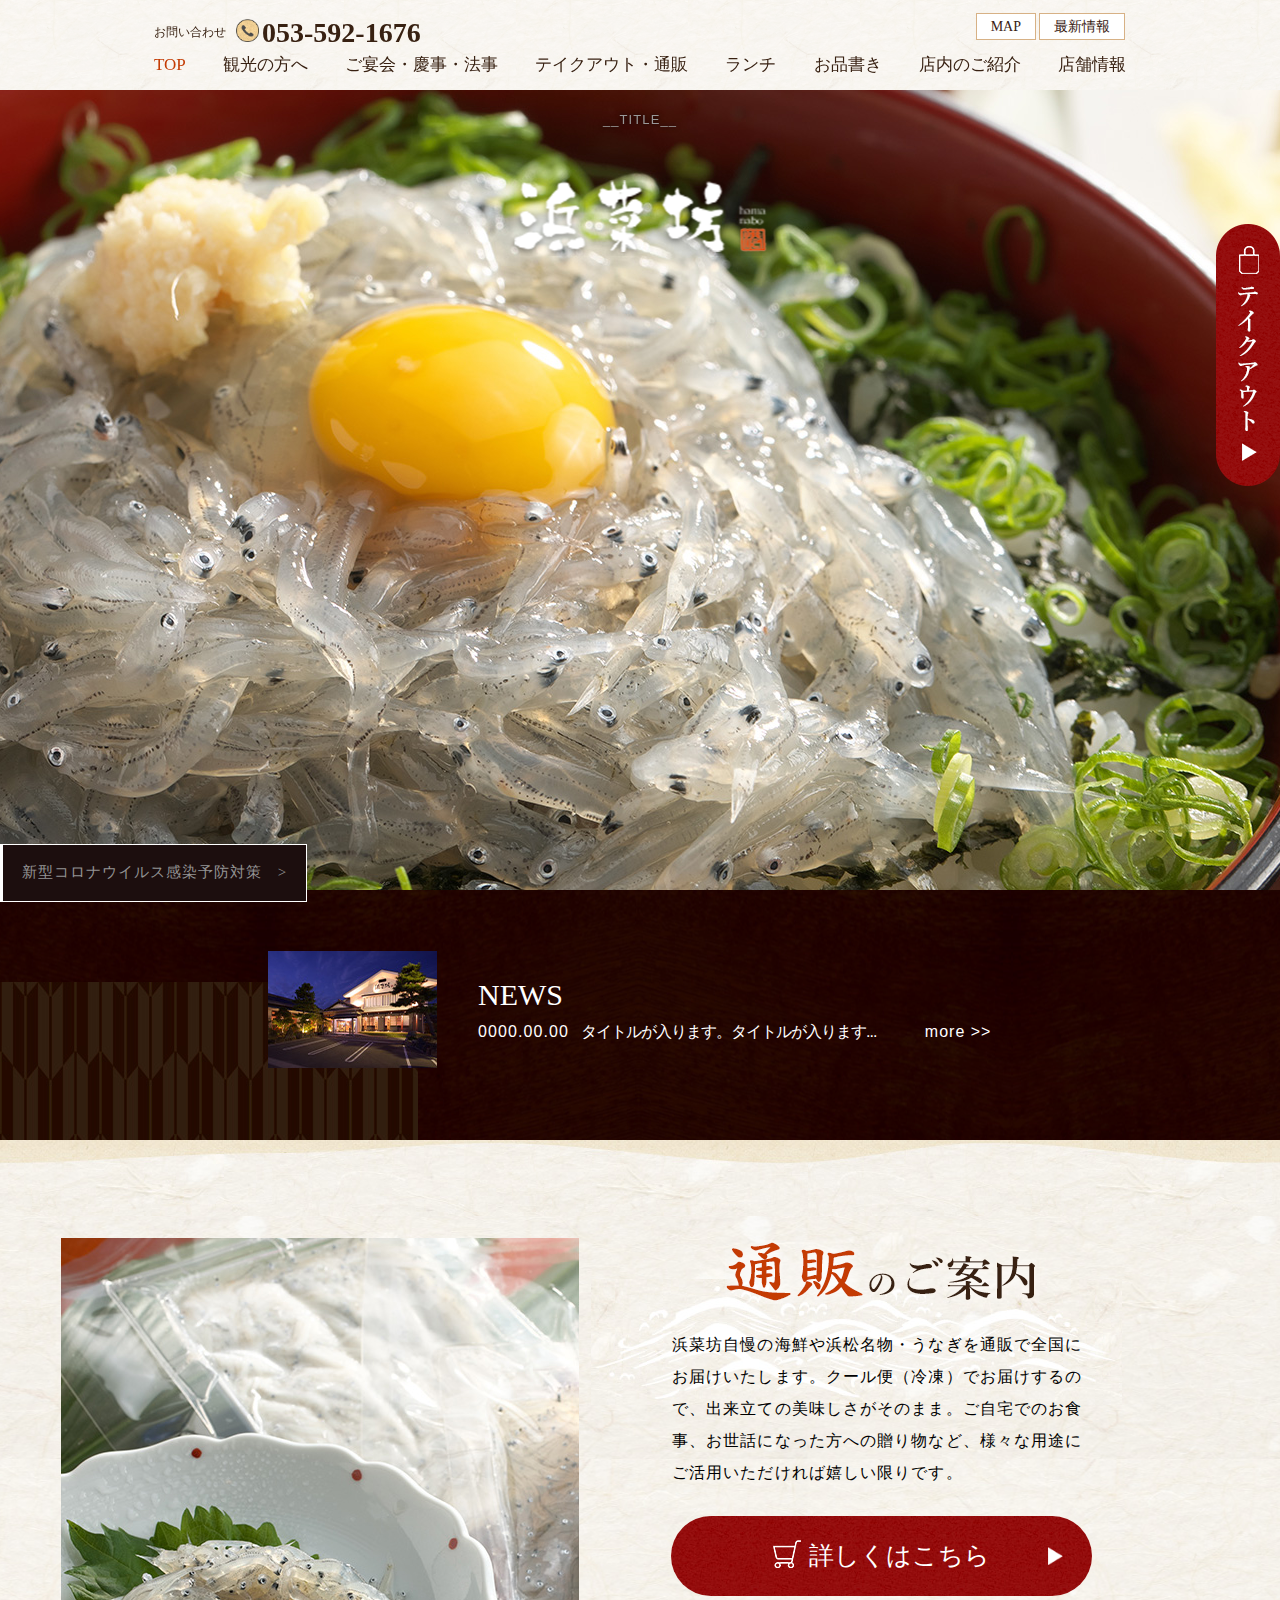
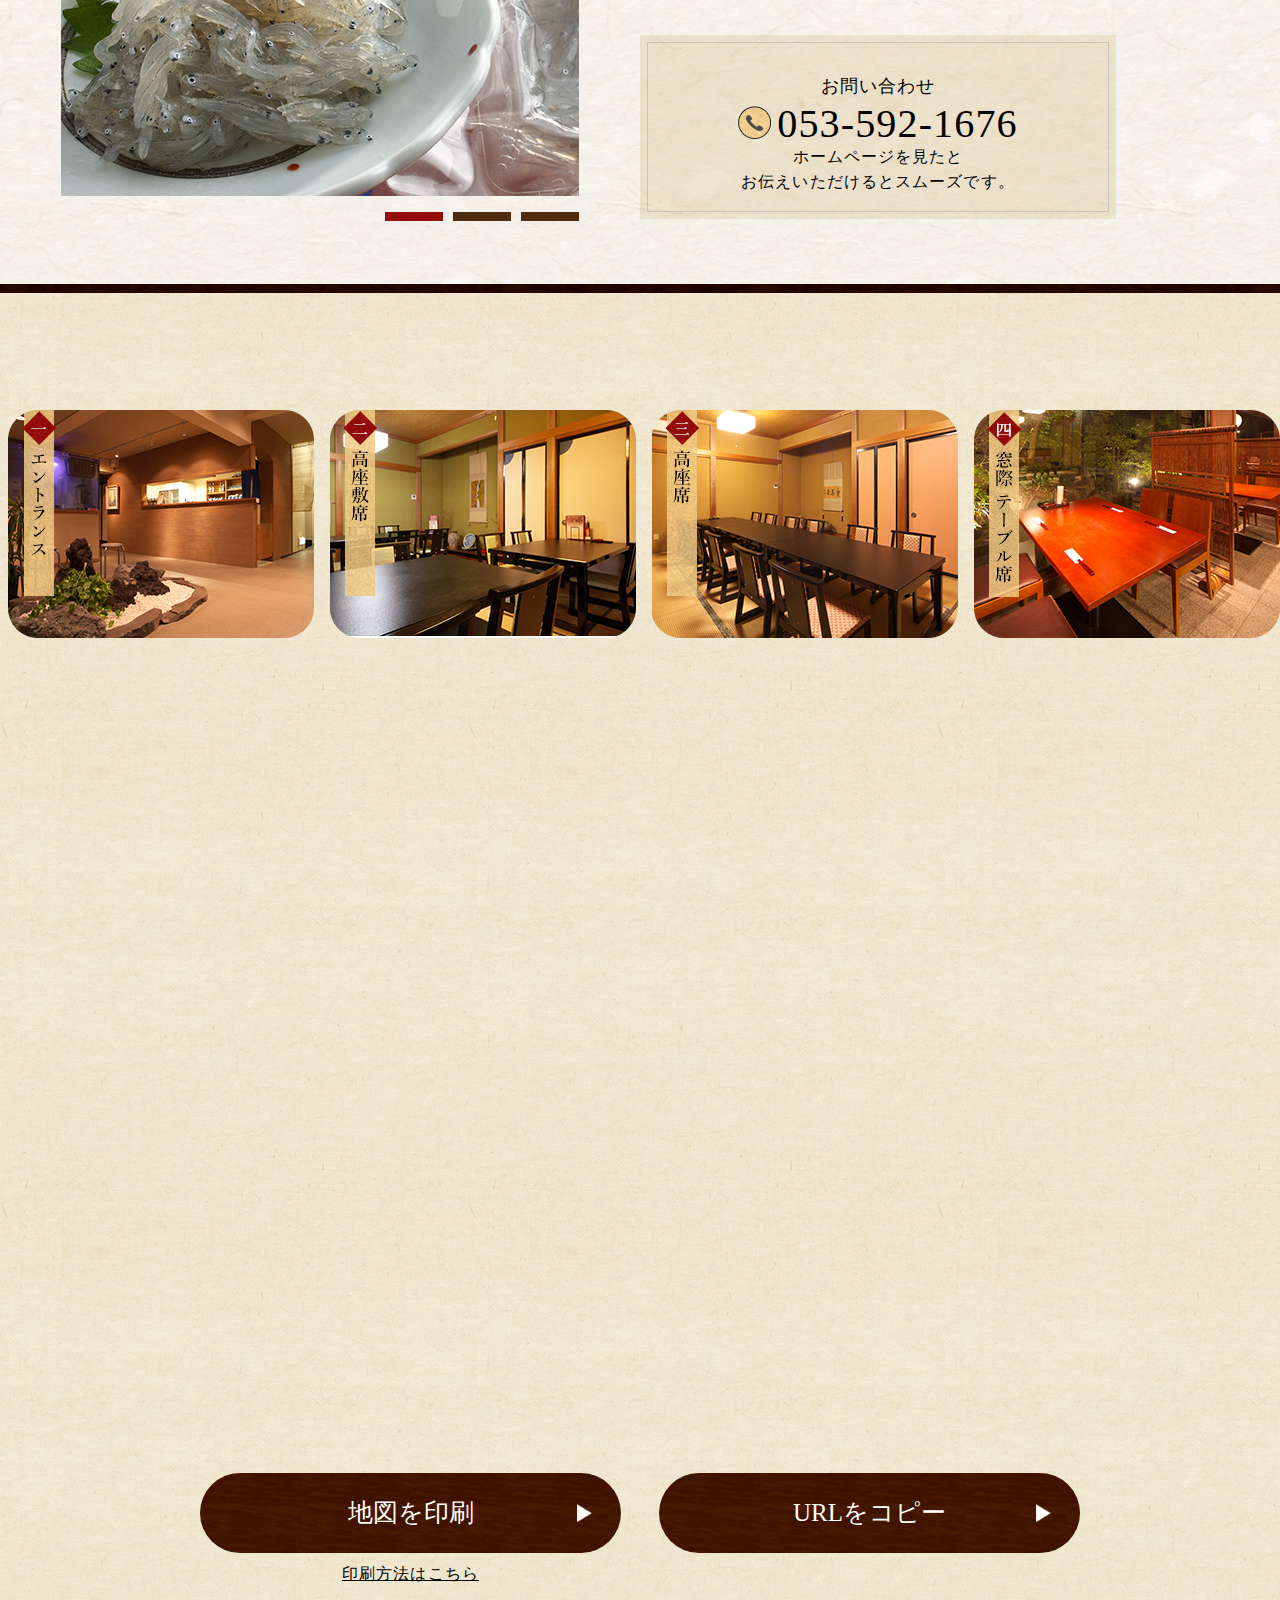
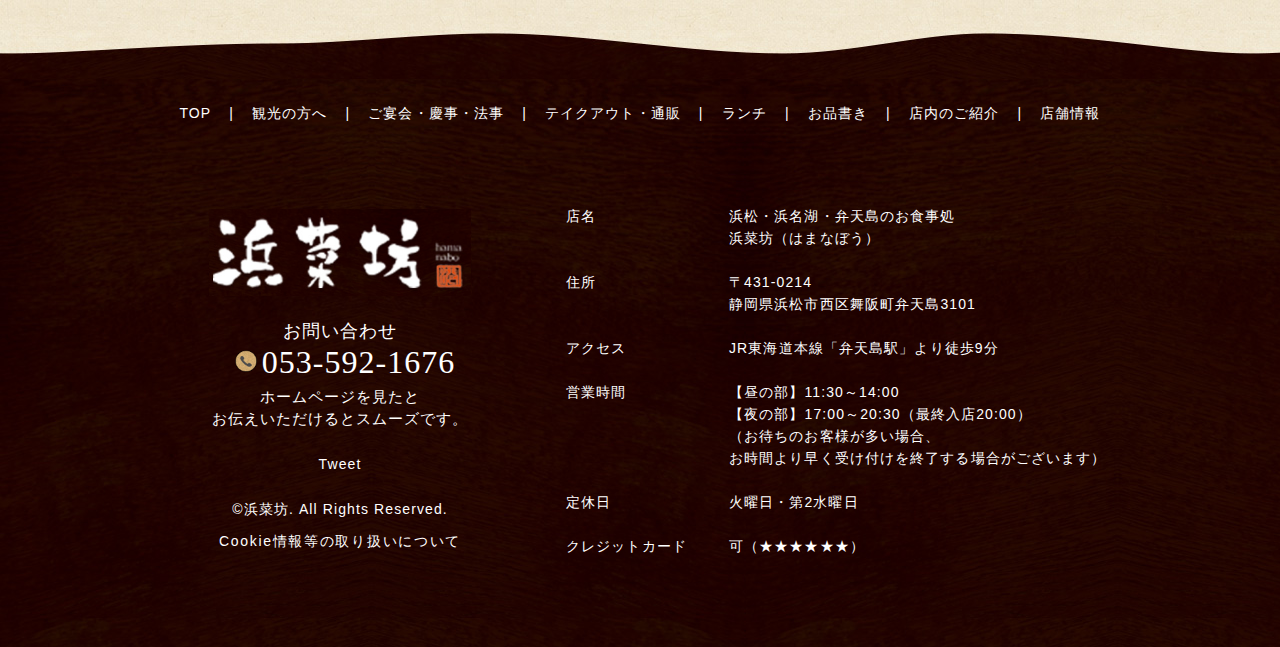
==== index.html @ a8ab8180 "first commit" ====
<!DOCTYPE html>
<!--[if lt IE 7]><html class="ie ie6 ie-lt10 ie-lt9 ie-lt8 ie-lt7 no-js" lang="ja"><![endif]-->
<!--[if IE 7]><html class="ie ie7 ie-lt10 ie-lt9 ie-lt8 no-js" lang="ja"><![endif]-->
<!--[if IE 8]><html class="ie ie8 ie-lt10 ie-lt9 no-js" lang="ja"><![endif]-->
<!--[if IE 9]><html class="ie ie9 ie-lt10 no-js" lang="ja"><![endif]-->
<!--[if gt IE 9]><!-->
<html class="no-js responsive" lang="ja">
	<!--<![endif]-->
	<head>
		<meta charset="UTF-8" />
		<meta http-equiv="X-UA-Compatible" content="IE=Edge" />
		<meta name="author" content="FOODCONNECTION" />
		<title>__TITLE__</title>

		<!-- Social Share - Facebook -->
		<meta property="og:type" content="website" />
		<meta property="og:locale" content="ja_JP" />
		<meta property="og:url" content="http://www.*****.com/" />
		<meta property="og:image" content="http://www.*****.com/shared/img/shared/ogp.png" />
		<meta property="og:title" content="__TITLE__" />
		<meta property="og:site_name" content="__TITLE__" />
		<meta property="og:description" content="__DESCRIPTION__" />
		<meta property="fb:app_id" content="__FB_APP_ID__" />

		<!-- META -->
		<meta name="description" content="__DESCRIPTION__" />

		<!-- Mobile -->
		<meta name="apple-mobile-web-app-status-bar-style" content="black-translucent" />
		<meta name="apple-mobile-web-app-capable" content="yes" />
		<meta name="format-detection" content="telephone=no, date=no, address=no, email=no" />

		<!-- Viewport -->
		<meta name="viewport" content="width=device-width, initial-scale=1, shrink-to-fit=no, user-scalable=0" />
		<script src="shared/js/viewport.js"></script>

		<!-- Profiles -->
		<link rel="canonical" href="http://www.*****.com/" />
		<link rel="profile" href="http://microformats.org/profile/hcard" />
		<link rel="apple-touch-icon" href="shared/img/shared/apple-touch-icon.png" />
		<link rel="shortcut icon" href="shared/img/shared/favicon.ico" />

		<!-- Styles -->
		<!--<link rel="stylesheet" href="shared/css/animate.min.css">-->
		<link rel="stylesheet" href="shared/css/common.css" />
		<link rel="stylesheet" href="shared/css/slick.min.css" />
		<link rel="stylesheet" href="shared/css/remodal.css" />
		<link rel="stylesheet" href="shared/css/shared.css" />
		<link rel="stylesheet" href="shared/css/index.css" />

		<!-- font -->
		<link rel="preconnect" href="https://fonts.googleapis.com" />
		<link rel="preconnect" href="https://fonts.gstatic.com" crossorigin />
		<link href="https://fonts.googleapis.com/css2?family=Noto+Serif+JP:wght@300;400;500;600;700&display=swap" rel="stylesheet" />
	</head>

	<body>
		<main>
			<div class="hamburger"><span></span></div>
			<nav id="menu_toggle" class="menu_toggle">
				<div class="inner">
					<ul class="gnav">
						<li><a href="index.html" class="active">TOP</a></li>
						<li><a href="sightseeing.html">観光の方へ</a></li>
						<li><a href="party.html">ご宴会・慶事・法事</a></li>
						<li><a href="shopping.html">テイクアウト・通販</a></li>
						<li><a href="lunch.html">ランチ</a></li>
						<li><a href="menu.html">お品書き</a></li>
						<li><a href="floor.html">店内のご紹介</a></li>
						<li><a href="shopinfo.html">店舗情報</a></li>
					</ul>
					<ul class="gnav2">
						<li><a href="#gmap">MAP</a></li>
						<li><a href="/fcblog" target="_blank">最新情報</a></li>
					</ul>
				</div>
			</nav>
			<header id="header">
				<p class="logo">
					<a href="./"><img src="shared/img/shared/logo.png" width="261" height="79" alt="ロゴ" class="non-over" /></a>
				</p>
				<h1>__TITLE__</h1>
				<div id="key">
					<ul class="key-slide">
						<li class="slide-img1"><img src="shared/img/index/kv_img1_sp.jpg" width="750" height="860" class="sp" alt="オーナー" /></li>
						<li class="slide-img2"><img src="shared/img/index/kv_img2_sp.jpg" width="750" height="860" class="sp" alt="カウンター手元" /></li>
					</ul>
				</div>
			</header>
			<div class="nav-fixed pc">
				<div class="wrap">
					<p class="tel">
						<a href="tel:0535921676" class="telhref" onClick="gtag('event','click',{'event_category':'tel','event_label':'header_phone'});">
							<span>お問い合わせ</span>
							<span
								><i><img src="shared/img/shared/icon_tel.png" alt="icon" width="23" height="23" /></i>053-592-1676</span
							>
						</a>
					</p>
					<ul class="gnav">
						<li><a href="index.html" class="active">TOP</a></li>
						<li><a href="sightseeing.html">観光の方へ</a></li>
						<li><a href="party.html">ご宴会・慶事・法事</a></li>
						<li><a href="shopping.html">テイクアウト・通販</a></li>
						<li><a href="lunch.html">ランチ</a></li>
						<li><a href="menu.html">お品書き</a></li>
						<li><a href="floor.html">店内のご紹介</a></li>
						<li><a href="shopinfo.html">店舗情報</a></li>
					</ul>
					<ul class="gnav2">
						<li><a href="#gmap">MAP</a></li>
						<li><a href="/fcblog" target="_blank">最新情報</a></li>
					</ul>
				</div>
			</div>
			<p class="fixed_reserve pc">
				<a href="#" target="_blank"><img src="shared/img/shared/fixed_btn.png" width="64" height="262" alt="テイクアウト" /></a>
			</p>
			<div class="remodal" data-remodal-id="popup1" role="dialog" aria-labelledby="modal1Title" aria-describedby="modal1Desc">
				<div class="wrap">
					<button data-remodal-action="close" class="remodal-close" aria-label="Close"><img src="shared/img/shared/close.png" width="19" height="23" alt="close" /></button>
					<p class="popup-ttl fnt-mincho">
						新型コロナウイルス<br class="sp" />
						感染予防対策について
					</p>
					<div class="popup-txt fnt-gothic">
						<p>
							いつもご愛顧いただき誠にありがとうございます。<br />
							当店では、下記の対策を行っています。
						</p>
						<p>
							今後も引き続き感染症対策に取り組みながら、<br />
							お客様とスタッフの健康と安全を第一に<br class="sp" />
							営業してまいります。<br />
							お客様にはご不便をおかけいたしますが、<br class="sp" />
							何卒ご理解、ご協力のほどお願い申し上げます。
						</p>
					</div>
					<div class="dis-flex-pc">
						<ul>
							<li>・店内アルコール消毒</li>
							<li>・店内の換気</li>
							<li>・店内に消毒アルコールの設置</li>
							<li>・スタッフのマスク着用</li>
						</ul>
						<ul>
							<li>・うがい手洗い徹底</li>
							<li>・周りの方との距離の確保</li>
							<li>・お客様へのアルコール消毒と検温のお願い</li>
						</ul>
					</div>
				</div>
			</div>
			<section class="nav-target block">
				<p class="popup-link fnt-mincho bg2"><a href="#popup1" class="unsmooth">新型コロナウイルス感染予防対策　&gt;</a></p>
				<div id="rss" class="bg2">
					<div class="wrap">
						<div id="feed" class="dis-flex">
							<p class="feed-img">
								<a href="#" target="_blank"
									><span><img src="shared/img/shared/no-img.jpg" alt="" /></span
								></a>
							</p>
							<div class="feed-info">
								<h2 class="fnt-mincho">news</h2>
								<div class="dis-flex-pc">
									<p class="feed-date">0000.00.00</p>
									<p class="feed-txt">
										<a href="#" target="_blank">タイトルが入ります。タイトルが入ります... <span class="feed-more">more &gt;&gt;</span></a>
									</p>
								</div>
							</div>
						</div>
					</div>
				</div>

				<div id="sec4">
					<div class="wrap">
						<h2><img src="shared/img/index/sec4_h2.png" width="315" height="64" alt="通販のご案内" /></h2>
						<div class="slick-fade">
							<div><img src="shared/img/index/sec4_img1.jpg" width="518" height="558" alt="冷凍しらす" /></div>
							<div><img src="shared/img/index/sec4_img2.jpg" width="518" height="558" alt="うなぎ" /></div>
							<div><img src="shared/img/index/sec4_img3.jpg" width="518" height="558" alt="すっぽん" /></div>
						</div>
						<div class="sec4-info">
							<p class="sec4-txt">
								浜菜坊自慢の海鮮や浜松名物・うなぎを通販で全国にお届けいたします。クール便（冷凍）でお届けするので、出来立ての美味しさがそのまま。ご自宅でのお食事、お世話になった方への贈り物など、様々な用途にご活用いただければ嬉しい限りです。
							</p>
							<a href="takeout.html" class="btn-link"
								><i><img src="shared/img/index/icon_cart2.png" width="28" height="32" alt="icon" /></i>詳しくはこちら</a
							>
							<div class="sec4-tel">
								<a href="tel:0535921676" class="telhref" onClick="gtag('event','click',{'event_category':'tel','event_label':'phone'});">
									<span class="fnt-mincho">お問い合わせ</span>
									<span class="fnt-mincho dis-flex"
										><i><img src="shared/img/shared/icon_tel.png" width="23" height="23" alt="tel" /></i>053-592-1676</span
									>
									<span>ホームページを見たと<br />お伝えいただけるとスムーズです。</span>
								</a>
							</div>
						</div>
					</div>
				</div>
				<hr />
				<div id="sec5">
					<div class="sec5-slide">
						<ul class="scroll1">
							<li><img src="shared/img/index/sec5_img1.png" width="306" height="228" alt="一 エントランス" /></li>
							<li><img src="shared/img/index/sec5_img2.png" width="306" height="228" alt="二 高座敷席" /></li>
							<li><img src="shared/img/index/sec5_img3.png" width="306" height="228" alt="三 高座席" /></li>
							<li><img src="shared/img/index/sec5_img4.png" width="306" height="228" alt="四 窓際 テーブル席" /></li>
							<li><img src="shared/img/index/sec5_img5.png" width="306" height="228" alt="五 掘りごたつ席" /></li>
							<li><img src="shared/img/index/sec5_img6.png" width="306" height="228" alt="六 掘りごたつ式個室" /></li>
							<li><img src="shared/img/index/sec5_img7.png" width="306" height="228" alt="七 カウンター席" /></li>
							<li><img src="shared/img/index/sec5_img8.png" width="306" height="228" alt="八 テーブル席" /></li>
						</ul>
					</div>
				</div>

				<div id="gmap">
					<iframe
						src="https://www.google.com/maps/embed?pb=!1m14!1m8!1m3!1d26243.55199779718!2d137.593926!3d34.6939796!3m2!1i1024!2i768!4f13.1!3m3!1m2!1s0x0%3A0x452cbd3110d5bf46!2z5rWc6I-c5Z2K!5e0!3m2!1sja!2sjp!4v1670291741697!5m2!1sja!2sjp"
						allowfullscreen=""
						loading="lazy"
						referrerpolicy="no-referrer-when-downgrade"
					></iframe>
				</div>
				<div class="box-btn wrap dis-flex-pc">
					<div class="col pc">
						<p>
							<a href="https://goo.gl/maps/FrgaCsUrHyGoHB7R7" onClick="gtag('event','click',{'event_category':'Links','event_label':'gmap_print'});" target="_blank" rel="nofollow" class="btn-link bg-brown"
								>地図を印刷</a
							>
						</p>
						<p class="btnprint"><a href="https://www.foodconnection.jp/gmap_print/" target="_blank" rel="nofollow">印刷方法はこちら</a></p>
					</div>
					<p class="col"><span class="copy btn-link bg-brown" data-replace-text="コピーしました！" onClick="gtag('event','click',{'event_category':'Links','event_label':'copy_url'});">URLをコピー</span></p>
				</div>
			</section>
			<footer id="footer">
				<div class="wrap">
					<ul class="footer-nav">
						<li><a href="index.html" class="active">TOP</a></li>
						<li><a href="sightseeing.html">観光の方へ</a></li>
						<li><a href="party.html">ご宴会・慶事・法事</a></li>
						<li><a href="shopping.html">テイクアウト・通販</a></li>
						<li><a href="lunch.html">ランチ</a></li>
						<li><a href="menu.html">お品書き</a></li>
						<li><a href="floor.html">店内のご紹介</a></li>
						<li><a href="shopinfo.html">店舗情報</a></li>
					</ul>

					<div class="dis-flex-pc">
						<div class="footer-left">
							<p class="footer-logo"><img src="shared/img/shared/footer_logo.jpg" width="402" height="134" alt="logo" /></p>
							<div class="footer-tel">
								<a href="tel:0535921676" class="telhref" onClick="gtag('event','click',{'event_category':'tel','event_label':'footer_phone'});">
									<p class="fnt-mincho">
										<span>お問い合わせ</span>
										<span class="dis-flex"
											><i><img src="shared/img/shared/icon_tel.png" alt="icon" width="23" height="23" /></i>053-592-1676</span
										>
									</p>
									<p>ホームページを見たと<br class="pc" />お伝えいただけるとスムーズです。</p>
								</a>
							</div>
						</div>
						<div class="info">
							<dl class="dis-flex">
								<dt>店名</dt>
								<dd>浜松・浜名湖・弁天島のお食事処<br />浜菜坊（はまなぼう）</dd>
							</dl>
							<dl class="dis-flex">
								<dt>住所</dt>
								<dd>〒431-0214<br />静岡県浜松市西区舞阪町弁天島3101</dd>
							</dl>
							<dl class="dis-flex">
								<dt>アクセス</dt>
								<dd>JR東海道本線「弁天島駅」より徒歩9分</dd>
							</dl>
							<dl class="dis-flex">
								<dt>営業時間</dt>
								<dd>
									【昼の部】11:30～14:00<br />
									【夜の部】17:00～20:30<br class="sp" />（最終入店20:00）<br />
									（お待ちのお客様が多い場合、<br />
									お時間より早く受け付けを終了する場合がございます）
								</dd>
							</dl>
							<dl class="dis-flex">
								<dt>定休日</dt>
								<dd>火曜日・第2水曜日</dd>
							</dl>
							<dl class="dis-flex">
								<dt>クレジット<br class="sp" />カード</dt>
								<dd>可（★★★★★★）</dd>
							</dl>
						</div>
					</div>
					<div class="footer-bottom">
						<div id="socialbuttons"></div>
						<address>&copy;浜菜坊. All Rights Reserved.</address>
						<p class="cookie-link"><a href="https://www.foodconnection.jp/cookie/cookie_share.html" target="_blank" rel="nofollow">Cookie情報等の取り扱いについて</a></p>
					</div>
				</div>
				<ul id="ft_fixed">
					<li>
						<a href="tel:0926009836" class="telhref" onClick="gtag('event','click',{'event_category':'tel','event_label':'fixed_phone'});"
							><img src="shared/img/shared/sp_fixed_01.jpg" width="375" height="82" alt="092-600-9836"
						/></a>
					</li>
					<li>
						<a href="#" target="_blank"><img src="shared/img/shared/sp_fixed_02.jpg" width="375" height="82" alt="Web予約はこちら" /></a>
					</li>
				</ul>
			</footer>
		</main>
		<!-- Scroll to top -->
		<p id="pagetop"><img src="shared/img/shared/up.png" width="70" height="70" alt="最上部へ" /></p>
		<!-- Facebook - Social -->
		<div id="fb-root"></div>

		<!-- Libraries script -->
		<script src="shared/js/base.js"></script>
		<script src="shared/js/autoload.js"></script>
		<script src="shared/js/jquery.min.js"></script>
		<script src="shared/js/slick.js"></script>
		<!--<script src="shared/js/ScrollMagic.min.js"></script> -->
		<script type="text/javascript" src="shared/js/remodal.js"></script>
		<script type="text/javascript" src="shared/js/infiniteslidev2.js"></script>
		<script src="shared/js/common.js"></script>
		<script src="shared/js/shared.js"></script>
		<script src="shared/js/jquery.rss.js"></script>
		<script>
			var rssTpl = "";
			rssTpl += '<p class="feed-img"><a href="{URL}" target="_blank">{IMAGE}</a></p>';
			rssTpl += '<div class="feed-info"><h2 class="fnt-mincho">news</h2><div class="dis-flex-pc">';
			rssTpl += '<p class="feed-date">{YEARS}.{MONTH}.{DAY}</p>';
			rssTpl += '<p class="feed-txt"><a href="{URL}" target="_blank">{TITLE}<span class="feed-more">more &gt;&gt;</span></a></p>';
			rssTpl += "</div></div>";

			FCBase.rss.data = [
				/* 複数設置の場合、ここからコピー */
				{
					selector: "#feed",
					url: 1,
					page: 1,
					total: 1,
					maxTitle: 20,
					maxDesc: 27,
					endText: "...",
					noImage: "shared/img/shared/no-img.jpg",
					template: rssTpl,
					callback: function () {},
				},
			];
			$(document).ready(function () {
				$(".key-slide")
					.slick({
						fade: true,
						dots: false,
						arrows: false,
						autoplay: true,
						speed: 2500,
						autoplaySpeed: 7000,
						cssEase: "linear",
						pauseOnHover: false,
						pauseOnDotsHover: false,
						pauseOnFocus: false,
					})
					.on("touchstart", function () {
						$(this).slick("slickPlay");
					});

				$(".slick-fade")
					.slick({
						fade: true,
						autoplay: true,
						arrows: false,
						dots: true,
						pauseOnHover: false,
						pauseOnFocus: false,
						speed: 1000,
					})
					.on("touchstart", function () {
						$(this).slick("slickPlay");
					});
				/*  const controller = new ScrollMagic.Controller()
  new ScrollMagic.Scene({
    triggerElement: ".slick-fade",
    triggerHook: 0.5,
    duration: $(".slick-fade").height(),
  }).addTo(controller)
    .on("enter", function (e) {
      $('.slick-fade').slick('slickPlay');
    })
    .on("leave", function (e) {
      $('.slick-fade').slick('slickPause');
    });*/
			});
			$(function () {
				$(".scroll1").infiniteslide();
			});
		</script>
	</body>
</html>
---- shared/css/common.css ----
/*
 * StyleName:common.css
 * Version:3.0.8
 */

/*!
 * normalize.css v8.0.0 | MIT License | github.com/necolas/normalize.css
 */
button,hr,input{overflow:visible}
progress,sub,sup{vertical-align:baseline}
[type=checkbox],[type=radio],legend{box-sizing:border-box;padding:0}
html{line-height:1.15;-webkit-text-size-adjust:100%}
body{margin:0}
h1{font-size:2em;margin:.67em 0}
hr{box-sizing:content-box;height:0}
code,kbd,pre,samp{font-family:monospace,monospace;font-size:1em}
a{background-color:transparent}
abbr[title]{border-bottom:none;text-decoration:underline;text-decoration:underline dotted}
b,strong{font-weight:bolder}
small{font-size:80%}
sub,sup{font-size:75%;line-height:0;position:relative}
sub{bottom:-.25em}
sup{top:-.5em}
img{border-style:none}
button,input,optgroup,select,textarea{font-family:inherit;font-size:100%;line-height:1.15;margin:0}
button,select{text-transform:none}
[type=button],[type=reset],[type=submit],button{-webkit-appearance:button}
[type=button]::-moz-focus-inner,[type=reset]::-moz-focus-inner,[type=submit]::-moz-focus-inner,button::-moz-focus-inner{border-style:none;padding:0}
[type=button]:-moz-focusring,[type=reset]:-moz-focusring,[type=submit]:-moz-focusring,button:-moz-focusring{outline:ButtonText dotted 1px}
fieldset{padding:.35em .75em .625em}
legend{color:inherit;display:table;max-width:100%;white-space:normal}
textarea{overflow:auto}
[type=number]::-webkit-inner-spin-button,[type=number]::-webkit-outer-spin-button{height:auto}
[type=search]{-webkit-appearance:textfield;outline-offset:-2px}
[type=search]::-webkit-search-decoration{-webkit-appearance:none}
::-webkit-file-upload-button{-webkit-appearance:button;font:inherit}
details{display:block}
summary{display:list-item}
[hidden],template{display:none}
/*=============================================
 * reset by FC Dev
 *=============================================*/
html,body,div,span,applet,object,iframe,h1,h2,h3,h4,h5,h6,p,blockquote,pre,a,abbr,acronym,address,big,cite,code,del,dfn,em,img,ins,kbd,q,s,samp,small,strike,strong,sub,sup,tt,var,b,u,i,center,dl,dt,dd,ol,ul,li,fieldset,form,label,legend,table,caption,tbody,tfoot,thead,tr,th,td,article,aside,canvas,details,embed,figure,figcaption,footer,header,hgroup,main,menu,nav,output,ruby,section,summary,time,mark,audio,video{margin:0;padding:0;font-size:100%;font:inherit;vertical-align:baseline;outline:none;border:0}
img{border:0;transform:translateZ(0);-moz-transform:translateZ(0);-webkit-transform:translateZ(0)}
img,input{vertical-align:middle}
/*
html:not(.wp) h1,html:not(.wp) h2,html:not(.wp) h3,html:not(.wp) h4,html:not(.wp) h5,html:not(.wp) h6,html:not(.wp) address{margin:0;padding:0;font-style:normal;font-weight:normal;border:0}
*/
article,aside,details,figcaption,figure,footer,header,hgroup,main,menu,nav,section{display:block}
ol,ul{list-style:none}
blockquote,q{quotes:none}
blockquote:before,blockquote:after,q:before,q:after{content:"";content:none}
table{border-spacing:0;border-collapse:collapse}
table,caption,th,td{font-style:normal;font-weight:normal}
hr{margin:0;padding:0}
iframe{margin:0;padding:0;border:0}
form,fieldset,input,button,select,optgroup,option,textarea,label,legend{margin:0;padding:0;outline:none}
span,em,strong,dfn,code,samp,kbd,var,cite,abbr,acronym,q,br,ins,del,a,img,object{margin:0;padding:0;font-style:normal;font-weight:inherit;border:0}
/*=============================================
 * reset - custom
 *=============================================*/:before,:after{pointer-events:none}
*{/* fix font boosting on mobile Chrome */
	max-height:1000000px}
*:first-child + html img,* html img{vertical-align:top}
html,body{line-height:1;word-spacing:normal;min-height:100%;text-size-adjust:100%;-moz-text-size-adjust:100%;-webkit-text-size-adjust:100%;overflow-scrolling:touch;-moz-overflow-scrolling:touch;-webkit-overflow-scrolling:touch;/* -webkit-font-smoothing:antialiased;*/}
html.break-jump,.break-jump body{/* fixed for screen jumping bug on iOS */
	margin:auto;position:absolute;top:0;left:0;right:0;bottom:0;overflow:auto}
input,button,select,optgroup,option,textarea,label{box-sizing:border-box;-moz-box-sizing:border-box;-webkit-box-sizing:border-box}
select,button,input:button,input:submit,input:reset{cursor:pointer}
/*
option:disabled{display:none}
*/
strong{font-weight:600}
em{font-style:italic}
small{font-size:smaller}
del{text-decoration:line-through}
a{color:inherit;text-decoration:none}
a:hover{text-decoration:underline}
a:focus,a:active{outline:none;-moz-outline-style:none;ie-dummy:expression(this.hideFocus=true)}
/*
a[href=""],a[href=""] > *{cursor:not-allowed!important}
a[href=""]:focus,a[href=""]:active{pointer-events:none}
*/
a[x-apple-data-detectors]{color:inherit!important;text-decoration:none!important;font-size:inherit!important;font-family:inherit!important;font-weight:inherit!important;line-height:inherit!important}
/*=============================================
 * lazyload
 *=============================================*/
img:not([src]){visibility:hidden}
img[data-src],img[data-srcset]{/*display:block;min-height:1px;*/}
.i-wrapper{width:100%;height:0;padding-bottom:66.67%;/* You define this doing height / width * 100% */
	position:relative}
.i-wrapper img{width:100%;/*height:auto;*/
	position:absolute}
/*=============================================
 * .clearfix
 *=============================================*/
.nav-fl,.nav-fr,.clearfix{zoom:1!important}
.nav-fl:after,.nav-fr:after,.clearfix:after{content:"."!important;clear:both!important;display:block!important;height:0!important;visibility:hidden!important}
/*=============================================
 * nav - float/inline
 *=============================================*/
.nav-fl > *{float:left}
.nav-fr > *{float:right}
.nav-inline > *{display:inline-block}
/*=============================================
 * fonts
 *=============================================*/
 
/*
[class^=fnt-]{font-size:initial;font-weight:normal;font-style:normal;line-height:initial;letter-spacing:initial}
*/
.fnt-garamond{font-family:Garamond,"游明朝",YuMincho,"ＭＳ Ｐゴシック","MS PGothic",sans-serif}
/*=============================================
 * text vertical
 *=============================================*/
.txt-ext.txt-vertical{cursor:vertical-text;writing-mode:vertical-rl;-o-writing-mode:vertical-rl;-ms-writing-mode:vertical-rl;-ms-writing-mode:tb-rl;-moz-writing-mode:vertical-rl;-webkit-writing-mode:vertical-rl;text-orientation:upright;word-wrap:break-word}
.txt-ext.txt-vertical .int{writing-mode:lr-tb;-o-writing-mode:horizontal-tb;-ms-writing-mode:horizontal-tb;-ms-writing-mode:lr-tb;-moz-writing-mode:horizontal-tb;-webkit-writing-mode:horizontal-tb;display:inline-block;text-align:center;line-height:1.5em}
.txt-ext .txt-normal .int{height:1.1em}
.txt-ext .txt-vertical-x > *{writing-mode:rl-tb;-o-writing-mode:vertical-tb;-ms-writing-mode:vertical-tb;-ms-writing-mode:rl-tb;-moz-writing-mode:vertical-tb;-webkit-writing-mode:vertical-tb;transform:rotate(90deg);-o-transform:rotate(90deg);-ms-transform:rotate(90deg);-moz-transform:rotate(90deg);-webkit-transform:rotate(90deg);display:inline-block;white-space:nowrap;word-wrap:break-word;width:1px;line-height:1}
.txt-ext.txt-vertical .txt-latin{cursor:vertical-text;direction:rtl;writing-mode:vertical-rl;-o-writing-mode:vertical-rl;-ms-writing-mode:vertical-rl;-ms-writing-mode:tb-rl;-moz-writing-mode:vertical-rl;-webkit-writing-mode:vertical-rl;text-orientation:sideways-right;-o-text-orientation:sideways-right;-ms-text-orientation:upright;-ms-text-orientation:sideways-right;-moz-text-orientation:sideways-right;-webkit-text-orientation:sideways-right}
.txt-ext.txt-vertical .txt-dot{cursor:vertical-text;direction:ltr;writing-mode:vertical-lr;-o-writing-mode:vertical-lr;-ms-writing-mode:vertical-lr;-ms-writing-mode:tb-lr;-moz-writing-mode:vertical-lr;-webkit-writing-mode:vertical-lr;text-orientation:sideways-right;-o-text-orientation:sideways-right;-ms-text-orientation:upright;-ms-text-orientation:sideways-right;-moz-text-orientation:sideways-right;-webkit-text-orientation:sideways-right;line-height:1}
.txt-vertical{cursor:vertical-text;writing-mode:vertical-rl;-o-writing-mode:vertical-rl;-ms-writing-mode:vertical-rl;-ms-writing-mode:tb-rl;-moz-writing-mode:vertical-rl;-webkit-writing-mode:vertical-rl;text-orientation:upright;word-wrap:break-word}
.txt-vertical .int{writing-mode:lr-tb;-o-writing-mode:horizontal-tb;-ms-writing-mode:horizontal-tb;-ms-writing-mode:lr-tb;-moz-writing-mode:horizontal-tb;-webkit-writing-mode:horizontal-tb;display:inline-block;text-align:center;line-height:1.5em}
@media only screen and (min-width:768px){.txt-vertical{cursor:vertical-text;writing-mode:vertical-rl;-o-writing-mode:vertical-rl;-ms-writing-mode:vertical-rl;-ms-writing-mode:tb-rl;-moz-writing-mode:vertical-rl;-webkit-writing-mode:vertical-rl;text-orientation:upright;word-wrap:break-word}.txt-vertical .int{writing-mode:lr-tb;-o-writing-mode:horizontal-tb;-ms-writing-mode:horizontal-tb;-ms-writing-mode:lr-tb;-moz-writing-mode:horizontal-tb;-webkit-writing-mode:horizontal-tb;display:inline-block;text-align:center;line-height:1.5em}.txt-normal .int{height:1.1em}.txt-vertical-x > *{writing-mode:rl-tb;-o-writing-mode:vertical-tb;-ms-writing-mode:vertical-tb;-ms-writing-mode:rl-tb;-moz-writing-mode:vertical-tb;-webkit-writing-mode:vertical-tb;transform:rotate(90deg);-o-transform:rotate(90deg);-ms-transform:rotate(90deg);-moz-transform:rotate(90deg);-webkit-transform:rotate(90deg);display:inline-block;white-space:nowrap;word-wrap:break-word;width:1px;line-height:1}.txt-vertical .txt-latin{cursor:vertical-text;direction:rtl;writing-mode:vertical-rl;-o-writing-mode:vertical-rl;-ms-writing-mode:vertical-rl;-ms-writing-mode:tb-rl;-moz-writing-mode:vertical-rl;-webkit-writing-mode:vertical-rl;text-orientation:sideways-right;-o-text-orientation:sideways-right;-ms-text-orientation:upright;-ms-text-orientation:sideways-right;-moz-text-orientation:sideways-right;-webkit-text-orientation:sideways-right}.txt-vertical .txt-dot{cursor:vertical-text;direction:ltr;writing-mode:vertical-lr;-o-writing-mode:vertical-lr;-ms-writing-mode:vertical-lr;-ms-writing-mode:tb-lr;-moz-writing-mode:vertical-lr;-webkit-writing-mode:vertical-lr;text-orientation:sideways-right;-o-text-orientation:sideways-right;-ms-text-orientation:upright;-ms-text-orientation:sideways-right;-moz-text-orientation:sideways-right;-webkit-text-orientation:sideways-right;line-height:1}}
/*=============================================
 * .bg-parallax
 *=============================================*/
.bg-parallax{background-size:cover;background-repeat:no-repeat;background-position:top center;background-attachment:fixed;width:100%;min-height:600px}
/*=============================================
 * rollover button
 *=============================================*/
.btn-over img,.over-img img,img.over,img:not(.btn):not(.non-over),button img{opacity:1;transform:translateX(0) translateZ(0);-moz-transform:translateX(0) translateZ(0);-webkit-transform:translateX(0) translateZ(0);transition:opacity .3s ease;-moz-transition:opacity .3s ease;-webkit-transition:opacity .3s ease}
.over-img img:hover,img.over:hover,/* a:not([href=""]):hover img:not(.btn):not(.non-over),*/
a:hover img:not(.btn):not(.non-over),button:hover img{cursor:pointer;opacity:.8;transform:translateX(0) translateZ(0);-moz-transform:translateX(0) translateZ(0);-webkit-transform:translateX(0) translateZ(0)}
.non-over a:hover img:not(.over),.non-over img:not(.over):not(.btn):hover{opacity:1!important}
.btn-over{display:inline-block;position:relative}
.btn-over img + img{pointer-events:none;opacity:0!important;position:absolute;top:0;left:0;right:0;bottom:0}
.btn-over:hover img + img,.btn-over.active img + img{opacity:1!important}
.btn-over:hover img,.btn-over.active img{opacity:0!important}
/*=============================================
 * .slide-fade
 *=============================================*/
.slideParent{position:relative}
.slide-fade{position:relative}
.slide-fade > *{margin:auto;width:100%;height:100%;position:absolute;top:0;left:0;right:0;bottom:0}
.slide-btn{pointer-events:none;margin:auto;width:100%;position:relative;z-index:1}
.slide-btn .slide-next,.slide-btn .slide-prev{pointer-events:visible;position:absolute;top:50%;transform:translateY(-50%);-moz-transform:translateY(-50%);-webkit-transform:translateY(-50%)}
.slide-btn .slide-next{right:0}
.slide-btn .slide-prev{left:0}
.slide-btn .slide-next img,.slide-btn .slide-prev img{cursor:pointer;opacity:1;transition:opacity .3s ease;-moz-transition:opacity .3s ease;-webkit-transition:opacity .3s ease}
.slide-btn .slide-next img:hover,.slide-btn .slide-prev img:hover{opacity:.8}
.slide-page{margin:0 auto;text-align:center}
.slide-page > *{cursor:pointer;display:inline-block;margin:0 5px;background:#C0C0C0;width:15px;height:15px;border-radius:100%;-moz-border-radius:100%;-webkit-border-radius:100%;transition:all .3s ease;-moz-transition:all .3s ease;-webkit-transition:all .3s ease}
.slide-page > *:hover,.slide-page > *.active{background:#8D8D8D}
/*=============================================
 * .nav-animate
 *=============================================*/
.nav-animate{}
/*=============================================
 * .nav-fixed
 *=============================================*/
.nav-fixed{}
.nav-fixed.fixed{}
.nav-target{}
.nav-pin{}
.nav-pin.fixed{}
/*=============================================
 * .gmap
 *=============================================*/
.gmap{background:url([data-uri]) no-repeat center center #EDEDED;width:100%;min-height:300px;position:relative}
.gmap iframe{pointer-events:none!important;width:100%}
.gmap.scrollable iframe{pointer-events:visible!important}
/*=============================================
 * .tabs-switch
 *=============================================*/
.tabs-switch{}
.tabs-switch .tab-link{}
.tabs-switch .tab-link > *{cursor:pointer;display:inline-block}
.tabs-switch .tab-link > * a{pointer-events:none}
.tabs-switch .tab-link.link-over > *{position:relative}
.tabs-switch .tab-link.link-over > * > img{}
.tabs-switch .tab-link.link-over > * > img + img{margin:auto;position:absolute;top:0;left:0;right:0;bottom:0}
.tabs-switch .tab-link.link-over > * > img + img,.tabs-switch .tab-link.link-over > *:hover > img,.tabs-switch .tab-link.link-over > *.active > img{opacity:0}
.tabs-switch .tab-link.link-over > *:hover > img + img,.tabs-switch .tab-link.link-over > *.active > img + img{opacity:1}
.tabs-switch .tab-content{}
.tabs-switch[data=fade] .tab-content{min-height:100px;position:relative}
.tabs-switch .tab-content > *{display:none}
.tabs-switch[data=fade] .tab-content > *{margin:auto;width:100%;height:100%;/*
	position:absolute;top:0;left:0;right:0;bottom:0;*/}
/*=============================================
 * .toggle
 *=============================================*/
.toggle{}
.toggle .toggle-link{cursor:pointer;position:relative}
.toggle .toggle-main{display:none}
.toggle.active .toggle-main{display:block}
/*=============================================
 * .pagination
 *=============================================*/
.pagination{}
.pagination > .page-content{}
.pagination > .page-content > *{display:none}
.pagination > .page-content > *.active{display:block}
.pagination > .page-link{text-align:center}
.pagination > .page-link ul{}
.pagination > .page-link li{cursor:pointer;display:inline-block}
.pagination > .page-link .page-item{}
.pagination > .page-link .page-item.active{font-weight:600}
.pagination > .page-link .page-ellipse{}
.pagination > .page-link .page-first{}
.pagination > .page-link .page-last{}
.pagination > .page-link .page-next{}
.pagination > .page-link .page-prev{}
.pagination > .page-link .page-ellipse,.pagination > .page-link .page-first.disabled,.pagination > .page-link .page-last.disabled,.pagination > .page-link .page-next.disabled,.pagination > .page-link .page-prev.disabled{cursor:not-allowed}
/*=============================================
 * .noanimated
 *=============================================*/
.noanimated{}
.noanimated .wow{visibility:visible!important;animation-duration:none!important;-moz-animation-duration:none!important;-webkit-animation-duration:none!important;animation-fill-mode:none!important;-moz-animation-fill-mode:none!important;-webkit-animation-fill-mode:none!important}
/*=============================================
 * .rss
 *=============================================*/
.rss{word-wrap:break-word;word-break:break-word}
/*=============================================
 * #pagetop
 *=============================================*/
#pagetop{opacity:0;background-repeat:no-repeat;background-position:center;position:fixed;right:10px;bottom:10px;visibility:hidden;z-index:999;transition:opacity .3s ease,visibility .3s ease;-moz-transition:opacity .3s ease,visibility .3s ease;-webkit-transition:opacity .3s ease,visibility .3s ease}
#pagetop.visible{opacity:1;visibility:visible}
#pagetop.in-scroll{cursor:not-allowed}
#pagetop > *{opacity:1;transition:opacity .3s ease;-moz-transition:opacity .3s ease;-webkit-transition:opacity .3s ease}
#pagetop > *:hover{cursor:pointer;opacity:.8}
/*=============================================
 * <header>
 *=============================================*/
header{width:100%}
header > .wrap{position:relative;z-index:2;width:1100px}
/*=============================================
 * <section>
 *=============================================*/
section{clear:both;margin:auto;width:100%;position:relative}
main{clear:both;width:100%;position:relative;overflow:hidden}
/*=============================================
 * <footer>
 *=============================================*/
footer{}
footer a{color:inherit}
address{text-align:center}
/*=============================================
 * #socialbuttons
 *=============================================*/
#socialbuttons{margin:auto;font:unset;line-height:normal;text-align:center}
#socialbuttons > *{display:inline-block;margin:0 3px;vertical-align:middle;height:20px}
.social-google{display:none!important}
/*=============================================
 * debugger
 *=============================================*/
html.fc-debugger{}
#fc-console{opacity:0;margin:auto;color:#F0F0F0;font-size:14px;font-family:Consolas,"Source Code Pro","Lucida Grande",monospace,sans-serif;background:rgba(60,60,60,.9);width:90%;max-width:1200px;border:1px solid rgba(255,255,255,.05);position:fixed;top:100%;left:0;right:0;bottom:0;box-shadow:5px 10px 10px rgba(0,0,0,.5);-moz-box-shadow:5px 10px 10px rgba(0,0,0,.5);-webkit-box-shadow:5px 10px 10px rgba(0,0,0,.5);transition:all .3s ease;-moz-transition:all .3s ease;-webkit-transition:all .3s ease;visibility:hidden;z-index:9999999999999999999999999999999}
html.fc-debugger #fc-console{opacity:1;visibility:visible}
#fc-console.active{top:initial}
#fc-console *{color:#EFEFEF;font-size:14px;text-shadow:1px 1px 1px rgba(0,0,0,.5);line-height:20px}
#fc-console .console-title{cursor:pointer;margin:auto;padding:10px 20px;color:#202020;font-size:20px;font-weight:600;font-variant:small-caps;text-shadow:none;line-height:22px;background:rgba(215,215,215,.8);border:1px solid rgba(255,255,255,.05);position:absolute;top:-45px;left:-1px;right:-1px;transition:all .3s ease;-moz-transition:all .3s ease;-webkit-transition:all .3s ease}
#fc-console .console-title[data-total]:before{content:attr(data-total);margin-left:-10px;margin-right:10px;padding:3px 10px;color:#FEFEFE;font-size:12px;text-align:center;text-shadow:1px 1px 1px rgba(0,0,0,.5);line-height:15px;background:#D82323;height:15px;border-radius:10px;-moz-border-radius:10px;-webkit-border-radius:15px;position:relative;top:-3px}
#fc-console .console-title:hover{color:#303030;background:rgba(215,215,215,.9)}
#fc-console .console-clear{cursor:pointer;margin:auto;padding:5px 10px;font-size:12px;line-height:15px;background:#607D8B;border-radius:3px;-moz-border-radius:3px;-webkit-border-radius:3px;position:absolute;top:-35px;right:7px;transition:all .3s ease;-moz-transition:all .3s ease;-webkit-transition:all .3s ease}
#fc-console .console-clear:hover{background:#4C626D}
#fc-console .console-main{padding:10px;max-height:350px;max-height:35vh;overflow:hidden;overflow-y:auto}
#fc-console .console-main a{color:#3A92C8;text-decoration:none}
#fc-console .console-main a:hover{text-decoration:underline}
#fc-console .console-block{padding:10px;position:relative}
#fc-console .console-block[data-count]:before{content:attr(data-count);margin:auto;padding:3px 10px;color:#FEFEFE;font-size:12px;text-align:center;line-height:15px;background:#D82323;height:15px;border-radius:10px;-moz-border-radius:10px;-webkit-border-radius:15px;position:absolute;top:0;left:0;bottom:0}
#fc-console .console-block + .console-block{}
#fc-console .console-block + .console-block:after{content:"";margin:auto;background:rgba(0,0,0,.1);height:1px;position:absolute;top:0;left:0;right:0;box-shadow:0 1px rgba(255,255,255,.05);-moz-box-shadow:0 1px rgba(255,255,255,.05);-webkit-box-shadow:0 1px rgba(255,255,255,.05)}
#fc-console .console-block > *{margin:5px 0}
#fc-console .console-message{padding-left:20px;color:#F44336;font-style:italic;position:relative}
#fc-console .console-message:before{content:"#";color:#F44336;position:absolute;top:0;left:0;bottom:0}
#fc-console .console-stacktrace{margin-left:20px;padding-left:20px;box-shadow:inset 2px 0 rgba(255,255,255,.1);-moz-box-shadow:inset 2px 0 rgba(255,255,255,.1);-webkit-box-shadow:inset 2px 0 rgba(255,255,255,.1)}
#fc-console .console-stacktrace > *{font-size:13px}
#fc-console .console-script{}
#fc-console .console-line{}
#fc-console .console-column{}
#fc-console .console-error{margin-left:18px;padding-left:22px;color:#CFCFCF;position:relative}
#fc-console .console-error:before{content:"$";position:absolute;top:0;left:0;bottom:0}
/*=============================================
 * .copy - clipboard
 *=============================================*/
.copy{cursor:pointer;touch-action:manipulation;/* fixed for iOS */
	transition:all .3s ease;-moz-transition:all .3s ease;-webkit-transition:all .3s ease}
.copy:hover{opacity:.8}
.copy.copied:active,.copy.copied:hover,.copy.copied{opacity:1;cursor:default}
/*=============================================
 * customs
 *=============================================*/
.bxSlider,.bxSlider *{transition:none;-moz-transition:none;-webkit-transition:none}
.bx-wrapper img{/* responsive */
	display:block;max-width:100%;height:auto}
a.bx-next,a.bx-next:active,a.bx-next:focus,a.bx-next:hover,a.bx-next:hover img,a.bx-prev,a.bx-prev:active,a.bx-prev:focus,a.bx-prev:hover,a.bx-prev:hover img,a.bx-pager-link,a.bx-pager-link:active,a.bx-pager-link:focus,a.bx-pager-link:hover,a.bx-pager-link:hover img,a[data-slide-index],a[data-slide-index]:active,a[data-slide-index]:focus,a[data-slide-index]:hover,a[data-slide-index]:hover img{pointer-events:visible!important;cursor:pointer!important}
.fb-page{background:#FFF;width:100%;height:inherit}
.fb-like.fb_iframe_widget > span{display:block;vertical-align:baseline!important}
/* https://stackoverflow.com/questions/29429296/responsive-width-facebook-page-plugin/31971705 */
.fb-page,.fb-page span,.fb-page span iframe[style]{max-width:100%!important}
/*=============================================
 * horizontal & vertical align
 *=============================================*/
.x-full{margin:auto;position:absolute;top:0;left:0;right:0;bottom:0}
.x-center{text-align:center;position:relative;left:50%;transform:translateX(-50%);-moz-transform:translateX(-50%);-webkit-transform:translateX(-50%)}
.y-center{position:relative;top:50%;transform:translateY(-50%);-moz-transform:translateY(-50%);-webkit-transform:translateY(-50%)}
.z-center{margin-right:-50%;text-align:center;position:relative;top:50%;left:50%;transform:translate(-50%,-50%);-moz-transform:translate(-50%,-50%);-webkit-transform:translate(-50%,-50%)}
/*=============================================
 * .vh-fix
 *=============================================*/
.vh-fix{}
/*=============================================
 * .full-height - 100vh
 *
 * this bug not displaying 100vh correctly
 * fixed on iOS/Chrome
 *=============================================*/
.full-height{height:100vh}
@media only screen and (min-device-width:768px) and (max-device-width:1024px) and (orientation:landscape){.full-height{height:768px}}
@media only screen and (min-device-width:768px) and (max-device-width:1024px) and (orientation:portrait){.full-height{height:1024px}}
@media only screen and (min-device-width:320px) and (max-device-height:568px) and (orientation:landscape) and (-webkit-device-pixel-ratio:2){.full-height{height:320px}}
@media only screen and (min-device-width:320px) and (max-device-height:568px) and (orientation:portrait) and (-webkit-device-pixel-ratio:2){.full-height{height:568px}}
@media only screen and (min-device-width:320px) and (max-device-width:480px) and (orientation:landscape) and (-webkit-min-device-pixel-ratio:2){.full-height{height:320px}}
@media only screen and (min-device-width:320px) and (max-device-width:480px) and (orientation:portrait) and (-webkit-min-device-pixel-ratio:2){.full-height{height:480px}}
/*=============================================
 * customs common - FCV
 *=============================================*/
.fl{float:left}
.fr{float:right}
.fn{float:none}
.tac{text-align:center}
.tal{text-align:left}
.tar{text-align:right}
.pc{display:none}
@media only screen and (min-width:768px){.sp{display:none!important}.pc{display:block!important}}
@media only screen and (max-width:320px){html.responsive{min-width:320px!important}}
@-moz-document url-prefix(){.txt-vertical .txt-latin{position:relative;left:4px}}
@media (prefers-reduced-motion){.animated{-webkit-animation:unset!important;-webkit-transition:none!important;animation:unset!important;transition:none!important}}
@media all and (-ms-high-contrast:none),(-ms-high-contrast:active){.btn-over img,.over-img img,img.over,img:not(.btn):not(.non-over),button img,.btn{transform:none;-moz-transform:none;-webkit-transform:none}.over-img img:hover,img.over:hover,a:hover img:not(.btn):not(.non-over),button:hover img{transform:none;-moz-transform:none;-webkit-transform:none}}
@supports (-ms-accelerator:true){.btn-over img,.over-img img,img.over,img:not(.btn):not(.non-over),button img,.btn{transform:none;-moz-transform:none;-webkit-transform:none}
.over-img img:hover,img.over:hover,a:hover img:not(.btn):not(.non-over),button:hover img{transform:none;-moz-transform:none;-webkit-transform:none}}
---- shared/css/remodal.css ----
/*
 *  Remodal - v1.1.1
 *  Responsive,lightweight,fast,synchronized with CSS animations,fully customizable modal window plugin with declarative configuration and hash tracking.
 *  http://vodkabears.github.io/remodal/
 *
 *  Made by Ilya Makarov
 *  Under MIT License
 */

/* ==========================================================================
   Remodal's necessary styles
   ========================================================================== */
.remodal-bg.remodal-is-opening,.remodal-bg.remodal-is-opened{-webkit-filter:blur(3px);filter:blur(3px)}
/* Default theme styles of the overlay */
.remodal-overlay{background:rgba(0,0,0)}
.remodal-overlay.remodal-is-opening,.remodal-overlay.remodal-is-closing{-webkit-animation-duration:0.3s;animation-duration:0.3s;-webkit-animation-fill-mode:forwards;animation-fill-mode:forwards}
.remodal-overlay.remodal-is-opening{-webkit-animation-name:remodal-overlay-opening-keyframes;animation-name:remodal-overlay-opening-keyframes}
.remodal-overlay.remodal-is-closing{-webkit-animation-name:remodal-overlay-closing-keyframes;animation-name:remodal-overlay-closing-keyframes}
/* Default theme styles of the wrapper */
.remodal-wrapper{padding:10px 10px 0}
/* Default theme styles of the modal dialog */
.remodal{box-sizing:border-box;width:100%;margin-bottom:10px;padding:35px;-webkit-transform:translate3d(0,0,0);transform:translate3d(0,0,0);color:#000;background:#fff}
.remodal.remodal-is-opening,.remodal.remodal-is-closing{-webkit-animation-duration:0.3s;animation-duration:0.3s;-webkit-animation-fill-mode:forwards;animation-fill-mode:forwards}
.remodal.remodal-is-opening{-webkit-animation-name:remodal-opening-keyframes;animation-name:remodal-opening-keyframes}
.remodal.remodal-is-closing{-webkit-animation-name:remodal-closing-keyframes;animation-name:remodal-closing-keyframes}
/* Vertical align of the modal dialog */
.remodal,.remodal-wrapper:after{vertical-align:middle}
/* Close button */
.remodal-close{position:absolute;top:10px;right:10px;display:block;overflow:visible;width:39px;height:39px;margin:0;padding:0;cursor:pointer;-webkit-transition:color 0.2s;transition:color 0.2s;text-decoration:none;color:#95979c;border:0;outline:0;background:transparent}
.remodal-close:hover,.remodal-close:focus{color:#2b2e38}
/*.remodal-close:before{font-family:Arial,"Helvetica CY","Nimbus Sans L",sans-serif!important;font-size:25px;line-height:35px;position:absolute;top:0;left:0;display:block;width:35px;content:"\00d7";text-align:center}
*/

/* Dialog buttons */
.remodal-confirm,.remodal-cancel{font:inherit;display:inline-block;overflow:visible;min-width:110px;margin:0;padding:12px 0;cursor:pointer;-webkit-transition:background 0.2s;transition:background 0.2s;text-align:center;vertical-align:middle;text-decoration:none;border:0;outline:0}
.remodal-confirm{color:#fff;background:#81c784}
.remodal-confirm:hover,.remodal-confirm:focus{background:#66bb6a}
.remodal-cancel{color:#fff;background:#e57373}
.remodal-cancel:hover,.remodal-cancel:focus{background:#ef5350}
/* Remove inner padding and border in Firefox 4+ for the button tag. */
.remodal-confirm::-moz-focus-inner,.remodal-cancel::-moz-focus-inner,.remodal-close::-moz-focus-inner{padding:0;border:0}
/* Keyframes
   ========================================================================== */
@-webkit-keyframes remodal-opening-keyframes{from{-webkit-transform:scale(1.05);transform:scale(1.05);opacity:0}to{-webkit-transform:none;transform:none;opacity:1;-webkit-filter:blur(0);filter:blur(0)}}
@keyframes remodal-opening-keyframes{from{-webkit-transform:scale(1.05);transform:scale(1.05);opacity:0}to{-webkit-transform:none;transform:none;opacity:1;-webkit-filter:blur(0);filter:blur(0)}}
@-webkit-keyframes remodal-closing-keyframes{from{-webkit-transform:scale(1);transform:scale(1);opacity:1}to{-webkit-transform:scale(0.95);transform:scale(0.95);opacity:0;-webkit-filter:blur(0);filter:blur(0)}}
@keyframes remodal-closing-keyframes{from{-webkit-transform:scale(1);transform:scale(1);opacity:1}to{-webkit-transform:scale(0.95);transform:scale(0.95);opacity:0;-webkit-filter:blur(0);filter:blur(0)}}
@-webkit-keyframes remodal-overlay-opening-keyframes{from{opacity:0}to{opacity:1}}
@keyframes remodal-overlay-opening-keyframes{from{opacity:0}to{opacity:1}}
@-webkit-keyframes remodal-overlay-closing-keyframes{from{opacity:1}to{opacity:0}}
@keyframes remodal-overlay-closing-keyframes{from{opacity:1}to{opacity:0}}
/* Media queries
   ========================================================================== */
@media only screen and (min-width:641px){.remodal{max-width:1100px}}
/* IE8
   ========================================================================== */
.lt-ie9 .remodal-overlay{background:#2b2e38}
.lt-ie9 .remodal{width:700px}
html.remodal-is-locked{overflow:hidden;-ms-touch-action:none;touch-action:none}
/* Anti FOUC */
.remodal,[data-remodal-id]{display:none}
/* Necessary styles of the overlay */
.remodal-overlay{position:fixed;z-index:9999;top:-5000px;right:-5000px;bottom:-5000px;left:-5000px;display:none}
/* Necessary styles of the wrapper */
.remodal-wrapper{position:fixed;z-index:10000;top:0;right:0;bottom:0;left:0;display:none;overflow:auto;text-align:center;-webkit-overflow-scrolling:touch}
.remodal-wrapper:after{display:inline-block;height:100%;margin-left:-0.05em;content:""}
/* Fix iPad,iPhone glitches */
.remodal-overlay,.remodal-wrapper{-webkit-backface-visibility:hidden;backface-visibility:hidden}
/* Necessary styles of the modal dialog */
.remodal{position:relative;outline:none;-webkit-text-size-adjust:100%;-ms-text-size-adjust:100%;text-size-adjust:100%}
.remodal-is-initialized{/* Disable Anti-FOUC */
  display:inline-block}
---- shared/css/shared.css ----
@charset "UTF-8";
/*=============================================
 * body
 *=============================================*/
body {
  font-size: 13px;
  line-height: 1.8;
  color: #000;
  letter-spacing: 0.1em;
  font-family: "游ゴシック", YuGothic, "ヒラギノ角ゴ Pro", "Hiragino Kaku Gothic Pro", "メイリオ", "Meiryo", Osaka, "ＭＳ Ｐゴシック", "MS PGothic", sans-serif;
  min-width: inherit;
  min-height: inherit;
  max-height: 100%;
  background: url("../img/shared/bg_sp.jpg") repeat-y top center/100% auto;
}

@media only screen and (min-width: 768px) {
  body {
    font-size: 16px;
    line-height: 32px;
    letter-spacing: 1.1px;
    background: url("../img/shared/bg.jpg") repeat top center;
  }
}
.nav--opened {
  overflow-y: hidden;
  -webkit-overflow-scrolling: touch;
}

.nav--opened #pagetop,
.nav--opened .fx-btn {
  z-index: -1;
  opacity: 0;
}

body.nav--opened,
body.nav--opened *,
body.nav--opened *:hover,
body.nav--opened *:focus,
body.nav--opened *:active {
  pointer-events: none !important;
  touch-action: none !important;
}

body.nav--opened .hamburger,
body.nav--opened #menu_toggle,
body.nav--opened #menu_toggle * {
  pointer-events: visible !important;
  touch-action: auto !important;
}

/*=============================================
 * fonts - DON'T EDIT
 *=============================================*/
.fnt-mincho {
  font-family: "游明朝", YuMincho, "ヒラギノ明朝 ProN W3", "Hiragino Mincho ProN", "HG明朝E", "メイリオ", Meiryo, "ＭＳ Ｐ明朝", "ＭＳ 明朝", serif;
}

.fnt-meiryo {
  font-family: "メイリオ", Meiryo, "ヒラギノ角ゴシックPro", "ＭＳ ゴシック", "Hiragino Kaku Gothic Pro", Osaka, "ＭＳ Ｐゴシック", "MS PGothic", sans-serif;
}

.fnt-gothic {
  font-family: "游ゴシック", YuGothic, "ヒラギノ角ゴ Pro", "Hiragino Kaku Gothic Pro", "メイリオ", "Meiryo", Osaka, "ＭＳ Ｐゴシック", "MS PGothic", sans-serif;
}

.fnt-notosr {
  font-family: "Noto Serif JP", serif;
}

.btn-link {
  display: -moz-flex;
  display: -ms-flex;
  display: -o-flex;
  display: flex;
  justify-content: center;
  align-items: center;
  color: #fff;
  font-family: "游明朝", YuMincho, "ヒラギノ明朝 ProN W3", "Hiragino Mincho ProN", "HG明朝E", "メイリオ", Meiryo, "ＭＳ Ｐ明朝", "ＭＳ 明朝", serif;
  font-size: 4vw;
  letter-spacing: 0;
  line-height: 3.2;
  background: url("../img/shared/bg_red.jpg");
  position: relative;
  border-radius: 100px;
  transition: ease 0.3s;
}
.btn-link:before {
  content: "";
  position: absolute;
  background: url("../img/shared/arrow.png") no-repeat center/100% auto;
  width: 9px;
  height: 11px;
  top: 50%;
  right: 7%;
  transform: translateY(-50%);
}
.btn-link:hover {
  text-decoration: none;
  opacity: 0.8;
}
@media only screen and (min-width: 768px) {
  .btn-link {
    font-size: 25px;
  }
  .btn-link:before {
    width: 15px;
    height: 18px;
    right: 29px;
  }
}

.bg-brown {
  background: url("../img/shared/bg_brown.jpg");
}

/*=============================================
 * main
 *=============================================*/
*,
*:before,
*:after {
  box-sizing: border-box;
}

a[href^="tel:"]:hover {
  text-decoration: none;
}

.wrap {
  padding: 0 4%;
  position: relative;
}

/*=============================================
 * header
 *=============================================*/
header {
  position: relative;
}

.logo {
  position: absolute;
  z-index: 2;
  width: 52%;
  top: 10vw;
  left: 24%;
}

h1 {
  position: absolute;
  z-index: 2;
  text-align: center;
  bottom: 6vw;
  width: 100%;
  padding: 0 4%;
  box-sizing: border-box;
  font-size: 10px;
  left: 0;
  text-shadow: 0 0 5px #000000;
  color: #999999;
  z-index: 1;
}

@media only screen and (min-width: 768px) {
  header {
    height: 800px;
  }
  header #key {
    width: 100%;
    height: 100%;
  }
  header #key .key-slide,
header #key .key-slide * {
    width: 100%;
    height: 100%;
  }
  .logo,
h1 {
    left: 50%;
    transform: translateX(-50%);
  }
  .logo {
    top: 87px;
    width: 261px;
  }
  h1 {
    font-size: 13px;
    line-height: 30px;
    bottom: auto;
    top: 15px;
    padding: 0;
  }
}
.fixed_reserve {
  position: fixed;
  right: 0;
  top: 224px;
  cursor: pointer;
  z-index: 10;
}

.gnav a {
  display: block;
  letter-spacing: 0;
  font-size: 15px;
  line-height: 2.3;
  position: relative;
  color: #382112;
  font-weight: 500;
  font-family: "游明朝", YuMincho, "ヒラギノ明朝 ProN W3", "Hiragino Mincho ProN", "HG明朝E", "メイリオ", Meiryo, "ＭＳ Ｐ明朝", "ＭＳ 明朝", serif;
}

.gnav a:hover,
.gnav a.active {
  text-decoration: none;
  color: #c43b03;
}

.gnav2 li {
  margin-bottom: 8px;
  width: 91px;
}
.gnav2 li a {
  display: block;
  box-sizing: border-box;
  font-size: 14px;
  font-family: "游明朝", YuMincho, "ヒラギノ明朝 ProN W3", "Hiragino Mincho ProN", "HG明朝E", "メイリオ", Meiryo, "ＭＳ Ｐ明朝", "ＭＳ 明朝", serif;
  color: #382112;
  font-weight: 500;
  background: #fff;
  border: 1px solid #d7b185;
  letter-spacing: 0;
  line-height: 25px;
  padding: 0 14px;
  transition: 0.3s ease;
}
.gnav2 li a:hover, .gnav2 li a.active {
  text-decoration: none;
  opacity: 0.8;
}

@media only screen and (min-width: 768px) {
  main {
    margin-top: 90px;
  }
}
/*=============================================
 * key
 *=============================================*/
/*=============================================
 * nav
 *=============================================*/
i {
  display: flex;
  line-height: 1;
}

.tel {
  font-family: "游明朝", YuMincho, "ヒラギノ明朝 ProN W3", "Hiragino Mincho ProN", "HG明朝E", "メイリオ", Meiryo, "ＭＳ Ｐ明朝", "ＭＳ 明朝", serif;
  color: #382112;
  display: -moz-flex;
  display: -ms-flex;
  display: -o-flex;
  display: flex;
  align-items: center;
  letter-spacing: 0;
}
.tel span:nth-child(1) {
  font-size: 12px;
}
.tel span:nth-child(2) {
  display: -moz-flex;
  display: -ms-flex;
  display: -o-flex;
  display: flex;
  align-items: center;
  font-size: 28px;
  font-weight: bold;
  margin-left: 10px;
}
.tel span:nth-child(2) i {
  margin-right: 3px;
  margin-top: -5px;
  width: 23px;
}

hr {
  border: none;
  width: 100%;
  background: url("../img/shared/line.jpg") repeat-x top center;
  height: 9px;
}
@media only screen and (max-width: 767px) {
  hr {
    height: 5px;
    background-size: auto 100%;
  }
}

.nav-fixed {
  position: fixed;
  background: url("../img/shared/menu_bg.png");
  top: 0;
  left: 0;
  right: 0;
  z-index: 999;
  height: 90px;
  line-height: 25px;
  padding-top: 8px;
  box-sizing: border-box;
}
.nav-fixed .wrap {
  padding: 12px 0 16px;
}
.nav-fixed .tel {
  margin-left: 14px;
}
.nav-fixed .gnav {
  display: -moz-flex;
  display: -ms-flex;
  display: -o-flex;
  display: flex;
  justify-content: space-between;
  margin: 0 14px;
  line-height: 39px;
}
.nav-fixed .gnav a {
  font-size: 17px;
}
.nav-fixed .gnav2 {
  position: absolute;
  top: 5px;
  right: 15px;
  display: -moz-flex;
  display: -ms-flex;
  display: -o-flex;
  display: flex;
}
.nav-fixed .gnav2 li {
  margin-bottom: 0;
  margin-left: 3px;
  width: auto;
}

#menu_toggle {
  opacity: 0;
  visibility: hidden;
  position: fixed;
  width: 100%;
  top: 0;
  left: 0;
  height: 100%;
  overflow-y: auto;
  z-index: 999;
  padding: 60px 4% 150px;
  background: url("../img/shared/menu_bg.png");
  transition: all 0.5s ease 0s;
  -moz-transition: all 0.5s ease 0s;
  -webkit-transition: all 0.5s ease 0s;
}
#menu_toggle .gnav {
  margin-left: 6%;
}
#menu_toggle .gnav2 {
  padding-top: 20px;
}

.navOpen #menu_toggle {
  opacity: 1;
  visibility: visible;
  pointer-events: visible;
}

/*=============================================
 * hamburger
 *=============================================*/
.hamburger {
  z-index: 9999;
  position: fixed;
  top: 0;
  right: 0;
  color: #fff;
  background: #421200;
  border-right: none;
  width: 50px;
  height: 50px;
}

.hamburger:after {
  content: "menu";
  font-size: 9px;
  letter-spacing: 0.15em;
  position: absolute;
  bottom: 3px;
  left: 0;
  right: 0;
  height: 18px;
  text-align: center;
  font-weight: 300;
}

.hamburger span {
  width: 30px;
  height: 1px;
  position: absolute;
  top: 18px;
  right: 0;
  left: 0;
  background-color: #fff;
  margin: auto;
  position: absolute;
  transition-property: transform;
  transition-duration: 0.075s;
  transition-timing-function: cubic-bezier(0.55, 0.055, 0.675, 0.19);
}

.hamburger span:before,
.hamburger span:after {
  content: "";
  background: #fff;
  height: 1px;
  position: absolute;
  right: 0;
  left: 0;
  transition: 0.15s ease;
}

.hamburger span:before {
  top: -7px;
  transition: top 0.075s 0.12s ease, opacity 0.075s ease;
}

.hamburger span:after {
  bottom: -7px;
  transition: bottom 0.075s 0.12s ease, transform 0.075s cubic-bezier(0.55, 0.055, 0.675, 0.19);
}

.hamburger.is-active {
  border-color: transparent;
}

.hamburger.is-active:after {
  content: "close";
}

.hamburger.is-active span {
  top: 16px;
  width: 30px;
  background: #fff;
  transform: rotate(45deg);
  transition-delay: 0.12s;
  transition-timing-function: cubic-bezier(0.215, 0.61, 0.355, 1);
}

.hamburger.is-active span:before {
  top: 0;
  opacity: 0;
  background: #fff;
  transition: top 0.075s ease, opacity 0.075s 0.12s ease;
}

.hamburger.is-active span:after {
  bottom: 0;
  background: #fff;
  transform: rotate(-90deg);
  transition: bottom 0.075s ease, transform 0.075s 0.12s cubic-bezier(0.215, 0.61, 0.355, 1);
}

/*=============================================
 * footer
 *=============================================*/
footer {
  position: relative;
  padding: 13vw 0 25vw;
  background: url("../img/shared/footer_bg_sp.jpg") no-repeat top center/100% auto, url("../img/shared/bg2_sp.jpg") repeat-y top center/100% auto;
  color: #fff;
}

.footer-logo {
  margin: auto;
  width: 58.3%;
}

.footer-tel {
  font-size: 3.9vw;
  font-weight: 500;
  line-height: 1.2;
  margin: 7vw 0 9vw;
}
.footer-tel p:nth-child(1) {
  display: -moz-flex;
  display: -ms-flex;
  display: -o-flex;
  display: flex;
  align-items: center;
}
.footer-tel p:nth-child(1) span:nth-child(2) {
  font-size: 199%;
  align-items: center;
}
.footer-tel p:nth-child(1) i {
  width: 22px;
  margin: -3px 5px 0 10px;
}
.footer-tel p:nth-child(2) {
  font-size: 83%;
  letter-spacing: 1px;
}

footer address {
  margin-top: 15px;
  font-size: 10px;
}

footer .cookie-link {
  letter-spacing: 1.7px;
  text-align: center;
  font-size: 10px;
}

footer .cookie-link a {
  position: relative;
  padding-bottom: 0;
}

footer .cookie-link a:before {
  content: "";
  position: absolute;
  bottom: 0;
  left: 0;
  width: 100%;
  height: 1px;
  background: #999;
  opacity: 0;
}

footer .cookie-link a:hover {
  text-decoration: none;
}

footer .cookie-link a:hover:before {
  opacity: 1;
}

.info {
  margin-bottom: 10vw;
}
.info dl {
  line-height: 1.6;
  margin-bottom: 18px;
}
.info dl dt {
  width: 80px;
}
.info dl dd {
  width: calc(100% - 80px);
}

.footer-nav {
  display: none;
}

@media only screen and (min-width: 768px) {
  .info {
    margin-bottom: 0;
  }
  .info dl {
    line-height: 25px;
    margin-bottom: 25px;
  }
  .info dl:last-child {
    margin-bottom: 0;
  }
  .info dl dt {
    width: 163px;
  }
  .info dl dd {
    width: calc(100% - 163px);
  }
  footer {
    padding: 67px 0 90px;
    line-height: 32px;
    font-size: 14px;
    font-weight: 500;
    background: url("../img/shared/footer_bg.jpg") no-repeat top center, url("../img/shared/bg2.jpg");
  }
  footer .dis-flex-pc {
    justify-content: space-between;
  }
  footer .info {
    width: 574px;
  }
  footer .info dl {
    line-height: 22px;
    margin-bottom: 22px;
  }
  .footer-left {
    width: 400px;
    text-align: center;
    margin-top: 4px;
  }
  .footer-logo {
    width: 263px;
  }
  .footer-tel {
    font-size: 18px;
    margin: 25px 0 5px;
  }
  .footer-tel p:nth-child(1) {
    display: block;
    letter-spacing: 1px;
    margin-bottom: 5px;
  }
  .footer-tel p:nth-child(1) .dis-flex {
    justify-content: center;
  }
  .footer-tel p:nth-child(1) span:nth-child(2) {
    font-size: 32px;
  }
  .footer-tel p:nth-child(2) {
    font-size: 15px;
    line-height: 22px;
  }
  .footer-bottom {
    position: absolute;
    bottom: 0;
    left: 0;
    width: 400px;
  }
  footer address {
    margin-top: 17px;
    font-size: 14px;
  }
  footer .cookie-link {
    text-align: center;
    margin-top: 0;
    font-size: 14px;
  }
  .footer-nav {
    display: -moz-flex;
    display: -ms-flex;
    display: -o-flex;
    display: flex;
    justify-content: center;
    margin-bottom: 76px;
  }
  .footer-nav li:not(:first-child):before {
    content: "|";
    margin: 0 18px;
  }
}
#gmap {
  width: 100%;
  height: 325px;
}

@media only screen and (min-width: 768px) {
  #gmap {
    height: 650px;
  }
}
#pagetop {
  right: 3%;
  bottom: 20vw;
  width: 50px;
}

iframe {
  width: 100%;
  height: 100%;
}

/*=============================================
 * ft_fixed_shared
 *=============================================*/
#socialbuttons > * {
  margin: 0;
}

#ft_fixed {
  position: fixed;
  bottom: 0;
  right: 0;
  left: 0;
  opacity: 0;
  visibility: hidden;
  transition: 0.2s;
  z-index: 999;
}

@media only screen and (max-width: 767px) {
  #ft_fixed {
    display: -moz-flex;
    display: -ms-flex;
    display: -o-flex;
    display: flex;
  }
}
@media only screen and (min-width: 768px) {
  #ft_fixed {
    display: none;
  }
}
#ft_fixed a:hover,
#ft_fixed a:focus,
#ft_fixed a:active,
#ft_fixed a:visited {
  opacity: 1 !important;
}

.navOpen #ft_fixed {
  z-index: 0;
}

.has_nav #ft_fixed {
  opacity: 1;
  visibility: visible;
}

/* iPhone X */
@media only screen and (min-device-width: 375px) and (min-device-height: 812px) and (-webkit-device-pixel-ratio: 3) and (orientation: portrait) {
  .has_nav footer:after {
    background: url("../img/shared/bg2.jpg") no-repeat top center/100% 100%;
    content: "";
    position: fixed;
    bottom: 0;
    left: 0;
    right: 0;
    height: 36px;
    z-index: 99;
  }
  #ft_fixed {
    bottom: calc(env(safe-area-inset-bottom) - 0);
  }
  #pagetop {
    bottom: calc(env(safe-area-inset-bottom) + 70px);
  }
}
/* iPhone XR */
@media only screen and (min-device-width: 414px) and (min-device-height: 896px) and (-webkit-device-pixel-ratio: 2) and (orientation: portrait) {
  .has_nav footer:after {
    background: url("../img/shared/bg2.jpg") no-repeat top center/100% 100%;
    content: "";
    position: fixed;
    bottom: 0;
    left: 0;
    right: 0;
    height: 36px;
    z-index: 99;
  }
  #ft_fixed {
    bottom: calc(env(safe-area-inset-bottom) - 0);
  }
  #pagetop {
    bottom: calc(env(safe-area-inset-bottom) + 70px);
  }
}
/* iPhone 11 */
@media only screen and (device-width: 414px) and (device-height: 896px) and (-webkit-device-pixel-ratio: 2), only screen and (device-width: 375px) and (device-height: 812px) and (-webkit-device-pixel-ratio: 3), only screen and (device-width: 414px) and (device-height: 896px) and (-webkit-device-pixel-ratio: 3) {
  .has_nav footer:after {
    background: url("../img/shared/bg2.jpg") no-repeat top center/100% 100%;
    content: "";
    position: fixed;
    bottom: 0;
    left: 0;
    right: 0;
    height: 36px;
    z-index: 99;
  }
  #ft_fixed {
    bottom: calc(env(safe-area-inset-bottom) - 0);
  }
  #pagetop {
    bottom: calc(env(safe-area-inset-bottom) + 70px);
  }
}
/*=============================================
 * general
 *=============================================*/
.slick-slide > div {
  display: -moz-flex;
  display: -ms-flex;
  display: -o-flex;
  display: flex;
}

@media only screen and (min-width: 768px) {
  .flex-box-pc {
    display: flex;
    flex-wrap: wrap;
    justify-content: space-between;
    align-items: flex-start;
  }
}
.flex-center {
  display: flex;
  flex-wrap: wrap;
  justify-content: center;
  align-items: center;
}

.flex-middle {
  display: flex;
  flex-wrap: wrap;
  justify-content: space-between;
  align-items: center;
}

.slick-dots {
  font-size: 0;
  line-height: 0;
  text-align: center;
  margin-top: 10px;
}

.slick-dots li {
  display: inline-block;
  line-height: 0;
  padding: 0 3px;
  cursor: pointer;
}

.slick-dots li button {
  border: none;
  position: relative;
  cursor: pointer;
  outline: none;
  background: none;
  width: 29px;
  height: 5px;
  background: #4f2b0f;
}

.slick-dots .slick-active button {
  background: #940c0c;
}

@media only screen and (min-width: 768px) {
  .slick-dots li {
    padding: 0 5px;
  }
  .slick-dots li button {
    width: 58px;
    height: 9px;
  }
}
.slick-arrow {
  bottom: 0;
  z-index: 2;
  border: none;
  outline: none;
  color: transparent;
  position: absolute;
  cursor: pointer;
  background: transparent;
  width: 16px;
  height: 100%;
}

.slick-arrow.slick-prev {
  left: 4px;
  background: url("../img/shared/arrow_left.png") no-repeat center/auto 100%;
}

.slick-arrow.slick-next {
  right: 3px;
  background: url("../img/shared/arrow_right.png") no-repeat center/auto 100%;
}

@media only screen and (min-width: 768px) {
  .slick-arrow {
    width: 35px;
  }
}
img {
  max-width: 100%;
  height: auto;
}

.bg_parallax {
  position: relative;
}

.img_parallax {
  clip: rect(0, auto, auto, 0);
  margin-bottom: 0;
  position: absolute;
  top: 0;
  left: 0;
  right: 0;
  bottom: 0;
}

.img_parallax img {
  width: 100% !important;
  height: 100vh !important;
  position: fixed;
  top: 0;
  left: 0;
  padding: 0;
  margin: 0;
  -o-object-fit: cover;
  object-fit: cover;
  transform: translateZ(0) !important;
}

@media all and (-ms-high-contrast: none), (-ms-high-contrast: active) {
  .img_parallax img {
    height: auto !important;
    -o-object-fit: unset;
       object-fit: unset;
    top: 50%;
    transform: translateY(-50%) !important;
  }
}
@supports (-ms-accelerator: true) {
  .img_parallax img {
    height: auto !important;
    -o-object-fit: unset;
       object-fit: unset;
    top: 50%;
    transform: translateY(-50%) !important;
  }
}
@media only screen and (min-width: 768px) {
  .hamburger,
.sp {
    display: none !important;
  }
  #pagetop {
    width: auto;
    bottom: 20px;
    right: 20px;
  }
  img {
    width: auto;
  }
  .slick-dots li {
    transition: 0.2s;
  }
  .slick-dots li:hover {
    opacity: 0.8;
  }
  .slick-arrow:hover {
    opacity: 0.8;
  }
  #menu_toggle {
    height: 0;
    opacity: 0;
    display: none;
    visibility: hidden;
    pointer-events: none;
  }
  .wrap {
    margin: auto;
    width: 1000px;
    padding: 0;
    position: relative;
  }
  .has_nav footer:after {
    content: none !important;
  }
  .txt-vertical-pc {
    cursor: vertical-text;
    writing-mode: vertical-rl;
    -o-writing-mode: vertical-rl;
    -ms-writing-mode: vertical-rl;
    -ms-writing-mode: tb-rl;
    -moz-writing-mode: vertical-rl;
    -webkit-writing-mode: vertical-rl;
    text-orientation: upright;
    word-wrap: break-word;
  }
  .txt-vertical-pc .int {
    writing-mode: lr-tb;
    -o-writing-mode: horizontal-tb;
    -ms-writing-mode: horizontal-tb;
    -ms-writing-mode: lr-tb;
    -moz-writing-mode: horizontal-tb;
    -webkit-writing-mode: horizontal-tb;
    line-height: 1;
    display: inline-block;
    margin-left: 19px;
  }
  .dis-flex-pc {
    display: flex !important;
  }
}
.dis-flex {
  display: -moz-flex;
  display: -ms-flex;
  display: -o-flex;
  display: flex;
}

em {
  font-style: normal;
}

.bg2 {
  color: #fff;
  background: url("../img/shared/bg2_sp.jpg") repeat-y center/100% auto;
}

@media only screen and (min-width: 768px) {
  .bg2 {
    background: url("../img/shared/bg2.jpg") repeat center;
  }
}
.txt-center {
  text-align: center;
}

.remodal {
  background: #f4eee9;
}

.remodal .popup-ttl {
  line-height: 1.61;
  font-weight: 500;
}

.remodal ul {
  text-align: left;
}

.remodal ul li {
  position: relative;
}

.remodal ul li:before {
  content: "";
  position: absolute;
  top: 50%;
  left: 0;
  transform: translateY(-50%);
}

@media only screen and (max-width: 767px) {
  .remodal {
    padding: 10vw 3%;
  }
  .remodal .wrap {
    padding: 0;
  }
  .remodal .remodal-close {
    width: 20px;
    height: 20px;
    top: -5vw;
  }
  .remodal .popup-ttl {
    font-size: 6.1vw;
    margin-bottom: 5.5vw;
  }
  .remodal .popup-txt {
    margin-bottom: 6vw;
    letter-spacing: 0;
  }
  .remodal .popup-txt p + p {
    margin-top: 5vw;
  }
  .remodal ul {
    padding-left: 9%;
  }
}
@media only screen and (min-width: 768px) {
  .remodal {
    padding: 80px 0 95px;
    line-height: 30px;
  }
  .remodal .remodal-close {
    top: -50px;
  }
  .remodal .popup-ttl {
    font-size: 31px;
    line-height: 60px;
    margin-bottom: 30px;
  }
  .remodal .popup-txt p + p {
    margin-top: 36px;
  }
  .remodal .dis-flex-pc {
    display: -moz-flex;
    display: -ms-flex;
    display: -o-flex;
    display: flex;
    margin-top: 60px;
    padding-left: 160px;
  }
  .remodal .dis-flex-pc ul:nth-child(1) {
    width: 310px;
  }
  .remodal .dis-flex-pc ul:nth-child(2) {
    width: 360px;
  }
}
.img-bor {
  position: relative;
  z-index: 0;
}

.img-bor:before {
  content: "";
  position: absolute;
  z-index: -1;
  width: 100%;
  height: 100%;
  border: 1px solid #000;
}

.img-bor.bor-tr:before {
  top: -10px;
  right: -10px;
}

.img-bor.bor-bl:before {
  bottom: -10px;
  left: -10px;
}

.img-bor.bor-br:before {
  bottom: -10px;
  right: -10px;
}

@media only screen and (min-width: 768px) {
  .img-bor.bor-tr:before {
    top: -20px;
    right: -20px;
  }
  .img-bor.bor-bl:before {
    bottom: -20px;
    left: -20px;
  }
  .img-bor.bor-br:before {
    bottom: -20px;
    right: -20px;
  }
}/*# sourceMappingURL=shared.css.map */
---- shared/css/index.css ----
@media only screen and (min-width: 768px) {
  #key .slide-img1 {
    background: url("../img/index/kv_img1.jpg") no-repeat center/cover;
  }
  #key .slide-img2 {
    background: url("../img/index/kv_img2.jpg") no-repeat center/cover;
  }
  #key .slide-img3 {
    background: url("../img/index/kv_img3.jpg") no-repeat center/cover;
  }
  #key .slide-img4 {
    background: url("../img/index/kv_img4.jpg") no-repeat center/cover;
  }
}

.popup-link {
  padding: 7vw 4% 0;
}
.popup-link a {
  background: #1c0e0e;
  color: #939393;
  border: 1px solid #fff;
  border-left-width: 3px;
  font-size: 3.5vw;
  line-height: 3.7;
  display: -moz-flex;
  display: -ms-flex;
  display: -o-flex;
  display: flex;
  text-align: center;
  letter-spacing: 1px;
  justify-content: center;
  transition: ease 0.3s;
}
.popup-link a:hover {
  text-decoration: none;
  opacity: 0.8;
}
@media only screen and (min-width: 768px) {
  .popup-link {
    padding: 0;
    position: absolute;
    left: 0;
    top: -46px;
    z-index: 10;
  }
  .popup-link a {
    font-size: 15px;
    width: 307px;
  }
}

#rss {
  position: relative;
  z-index: 1;
  padding: 8vw 0;
}
#rss:before {
  content: "";
  position: absolute;
  z-index: -1;
  bottom: 0;
  right: 50%;
  height: 50%;
  width: 100%;
  background: url("../img/shared/deco.jpg");
}
#rss h2 {
  text-transform: uppercase;
  font-size: 20px;
  font-weight: 500;
  letter-spacing: 0;
}
#rss #feed {
  justify-content: space-between;
  align-items: flex-start;
}
#rss .feed-img {
  width: 120px;
  position: relative;
}
#rss .feed-img a {
  display: block;
  position: absolute;
  top: 0;
  left: 0;
  width: 100%;
  padding-top: 69.2%;
}
#rss .feed-img a span {
  position: absolute;
  top: 0;
  left: 0;
  width: 100% !important;
  height: 100% !important;
  transition: ease 0.3s;
}
#rss .feed-img a:hover span {
  opacity: 0.8;
}
#rss .feed-info {
  width: calc(100% - 140px);
  font-weight: 300;
  box-sizing: border-box;
  min-height: 83px;
}
#rss .feed-info .feed-more {
  display: inline-block;
  margin-left: 10px;
}
#rss .feed-info .feed-txt {
  letter-spacing: -1px;
}
@media only screen and (min-width: 768px) {
  #rss {
    padding: 61px 0 72px;
  }
  #rss:before {
    margin-right: 222px;
    height: 158px;
  }
  #rss h2 {
    font-size: 30px;
    margin-bottom: 5px;
  }
  #rss #feed {
    margin-left: 128px;
  }
  #rss .feed-img {
    width: 169px;
  }
  #rss .feed-info {
    width: calc(100% - 210px);
    padding-top: 28px;
    min-height: 117px;
  }
  #rss .feed-info .feed-date {
    margin-right: 12px;
  }
  #rss .feed-info .feed-more {
    margin-left: 45px;
    letter-spacing: 1px;
  }
}

#sec4 {
  background: url("../img/index/sec4_top_sp.jpg") no-repeat top center/100% auto, url("../img/index/bg4_bg_sp.jpg") repeat-y top center/100% auto;
  padding: 15vw 0 10vw;
}
#sec4 h2 {
  margin: 0 auto 6vw;
  width: 46%;
}
#sec4 .slick-fade {
  margin: auto;
  width: 75%;
}
#sec4 .sec4-txt {
  margin: 6vw 0 8vw;
}
#sec4 .btn-link {
  margin-bottom: 5vw;
}
#sec4 .btn-link i {
  width: 19px;
  margin-right: 10px;
}
#sec4 .sec4-tel {
  background: rgba(215, 187, 128, 0.3);
  position: relative;
  text-align: center;
  font-size: 3.5vw;
  font-weight: 500;
  padding: 6vw 0;
}
#sec4 .sec4-tel span:nth-child(2) {
  justify-content: center;
  align-items: center;
  font-size: 223%;
  line-height: 1;
  margin-top: 1.5vw;
}
#sec4 .sec4-tel span:nth-child(2) i {
  margin-right: 5px;
}
#sec4 .sec4-tel span:nth-child(3) {
  font-size: 88%;
  line-height: 1.6;
  display: block;
}
#sec4 .sec4-tel:before {
  content: "";
  position: absolute;
  box-sizing: border-box;
  border: 1px solid #c5c2bb;
  text-align: center;
  top: 7px;
  left: 7px;
  width: calc(100% - 14px);
  height: calc(100% - 14px);
  pointer-events: none;
}
@media only screen and (min-width: 768px) {
  #sec4 {
    background: url("../img/index/sec4_top.jpg") no-repeat top center, url("../img/shared/bg4.jpg") repeat top center;
    padding: 100px 0 65px;
  }
  #sec4 .wrap {
    z-index: 0;
  }
  #sec4 .wrap:before {
    content: url("../img/index/sec4_deco.jpg");
    position: absolute;
    z-index: -1;
    top: 39px;
    right: 18px;
  }
  #sec4 h2 {
    margin: 0 100px 25px auto;
    width: 315px;
  }
  #sec4 .slick-fade {
    position: absolute;
    top: -2px;
    left: -79px;
    width: 518px;
  }
  #sec4 .slick-dots {
    text-align: right;
    margin-right: -5px;
    margin-top: 16px;
  }
  #sec4 .sec4-info {
    margin-left: auto;
    width: 500px;
  }
  #sec4 .sec4-txt {
    margin: 0 55px 27px 32px;
  }
  #sec4 .btn-link {
    margin: 0 0 39px 31px;
    width: 421px;
  }
  #sec4 .btn-link i {
    width: 28px;
    margin-right: 8px;
  }
  #sec4 .sec4-tel {
    width: 476px;
    font-size: 18px;
    padding: 35px 0 24px;
  }
  #sec4 .sec4-tel span:nth-child(2) {
    margin-top: 2px;
  }
  #sec4 .sec4-tel span:nth-child(2) i {
    width: 34px;
    margin-top: -3px;
  }
}

#sec5 {
  background: url("../img/index/sec5_bg_sp.jpg") no-repeat top center/100% auto;
  padding: 9vw 0 0;
}
#sec5 .sec5-slide {
  background: url("../img/index/sec3_bg2.jpg");
  padding: 8vw 0;
}
#sec5 .sec5-slide li {
  margin: 0 4px;
  width: 153px;
}
@media only screen and (min-width: 768px) {
  #sec5 {
    background: none;
    padding: 10px 0 115px;
    position: relative;
    z-index: 0;
  }
  #sec5:before {
    content: "";
    position: absolute;
    z-index: -1;
    background: url("../img/index/sec3_bg2.jpg");
    width: 50%;
    height: calc(100% - 58px);
    right: 0;
    top: 0;
    border-bottom-left-radius: 50px;
  }
  #sec5 h2 {
    margin: 0 0 0 24px;
    width: 395px;
  }
  #sec5 .sec5-txt {
    width: 331px;
    margin: -195px 118px 20px auto;
  }
  #sec5 .sec5-slide {
    background: none;
    padding: 0;
    margin-top: 107px;
  }
  #sec5 .sec5-slide li {
    width: 306px;
    margin: 0 8px;
  }
}

.box-btn {
  margin: 10vw 0 15vw;
}
@media only screen and (min-width: 768px) {
  .box-btn {
    width: 880px;
    justify-content: space-between;
    margin: 70px auto 40px;
  }
  .box-btn .col {
    width: 421px;
  }
  .box-btn .btnprint {
    text-align: center;
    margin-top: 5px;
  }
  .box-btn .btnprint a {
    text-decoration: underline;
  }
  .box-btn .btnprint a:hover {
    text-decoration: none;
  }
}/*# sourceMappingURL=index.css.map */
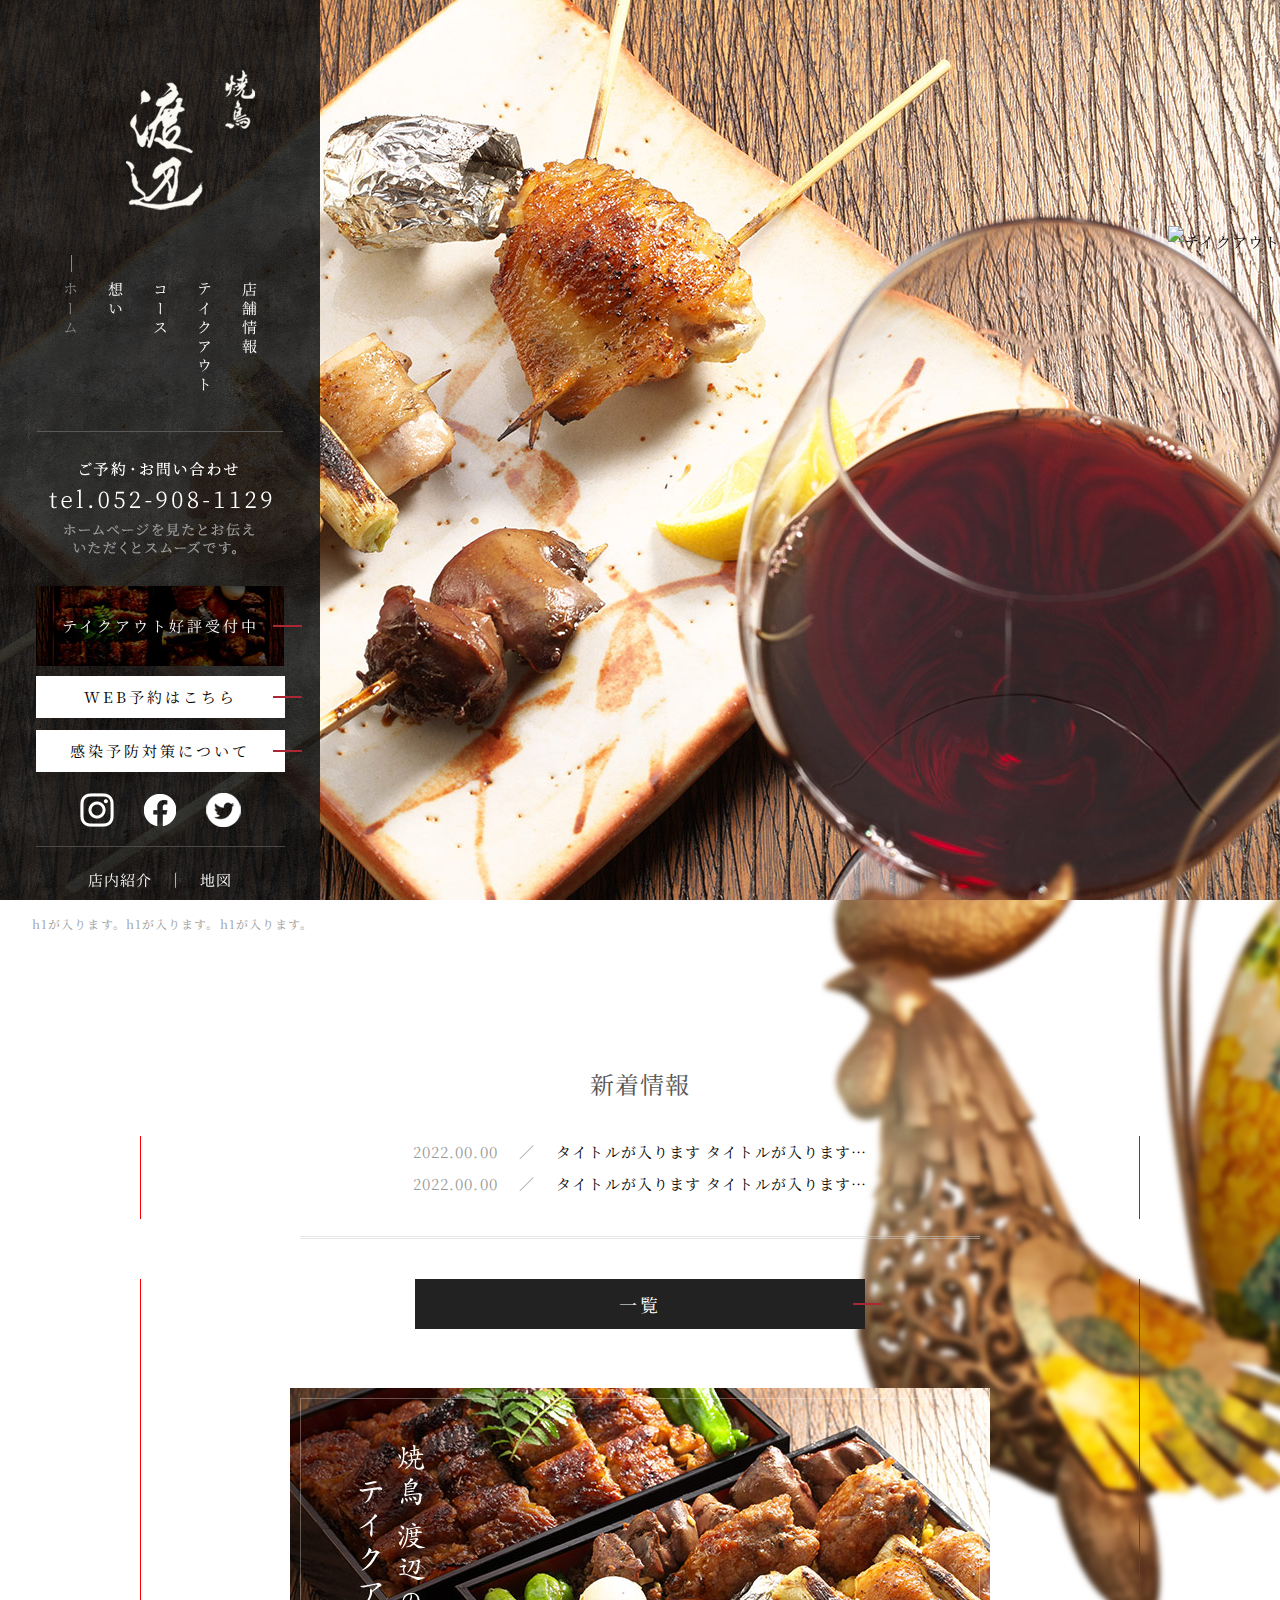
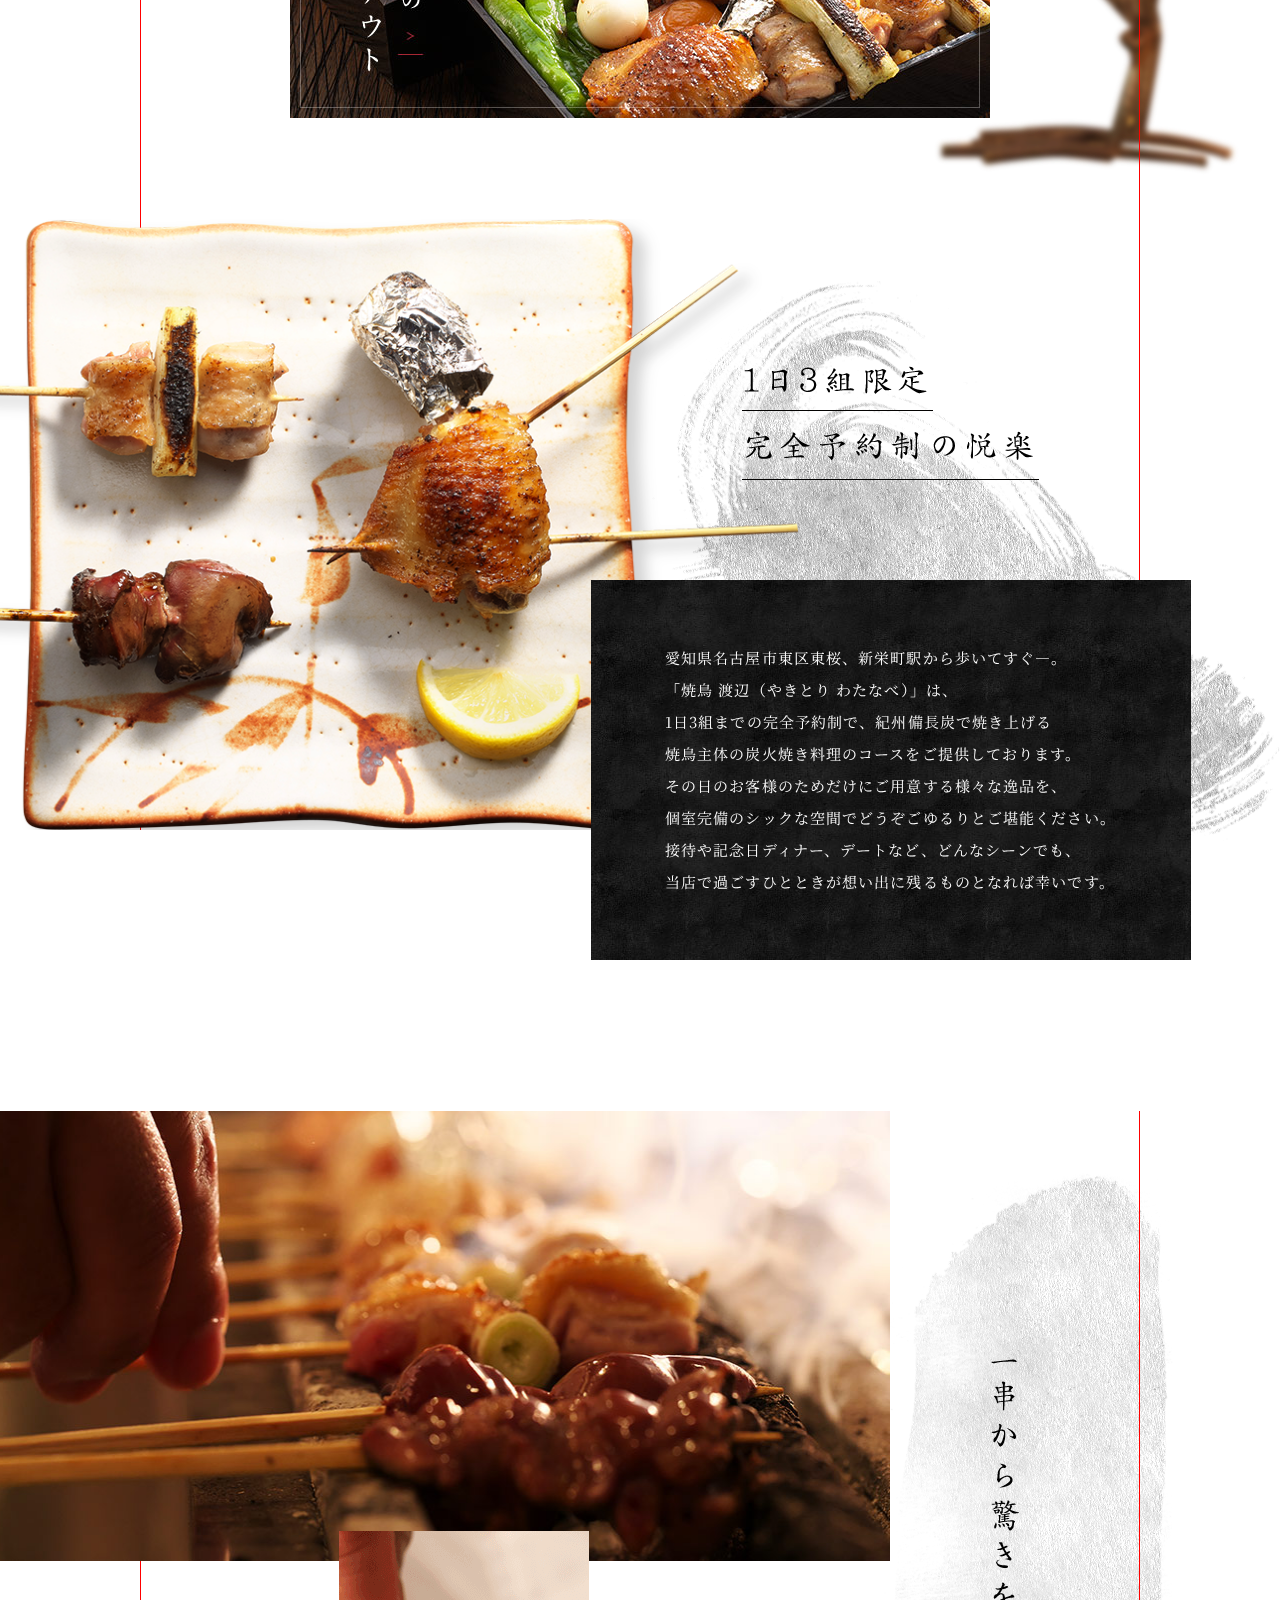
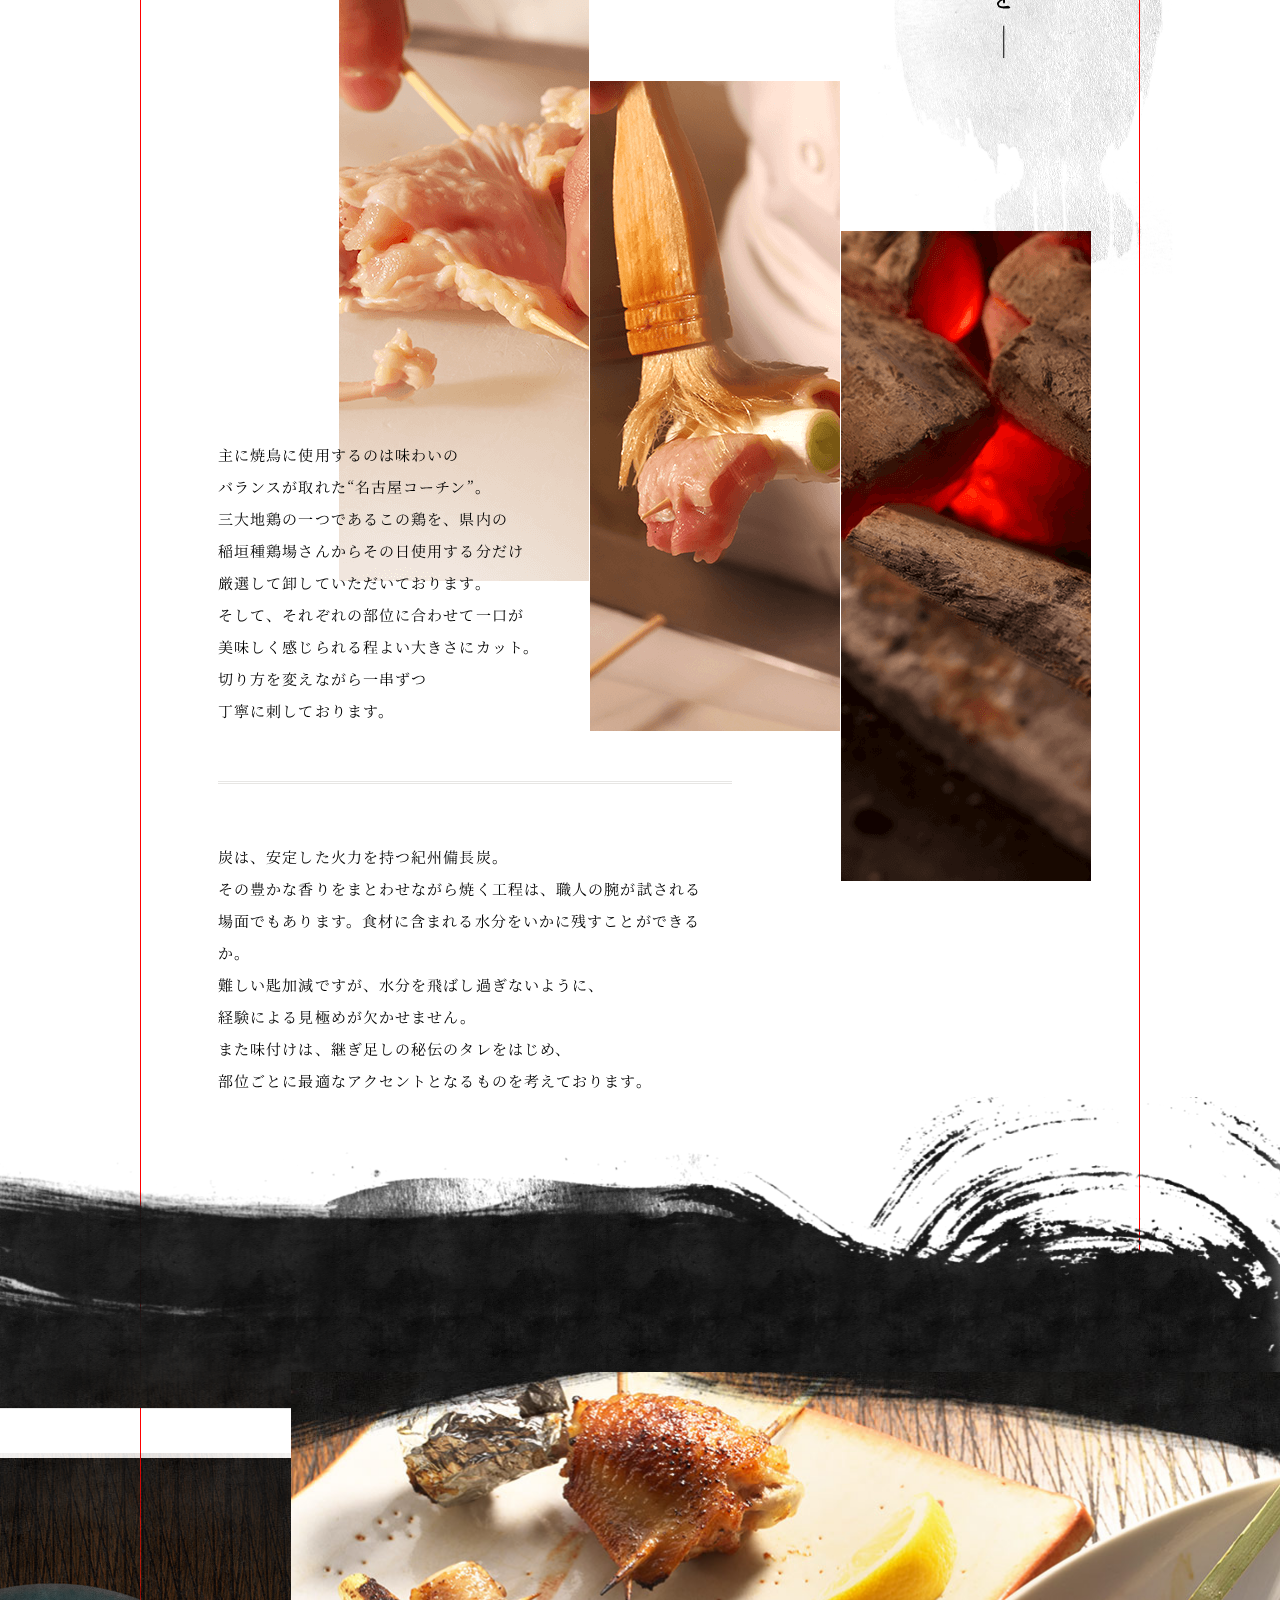
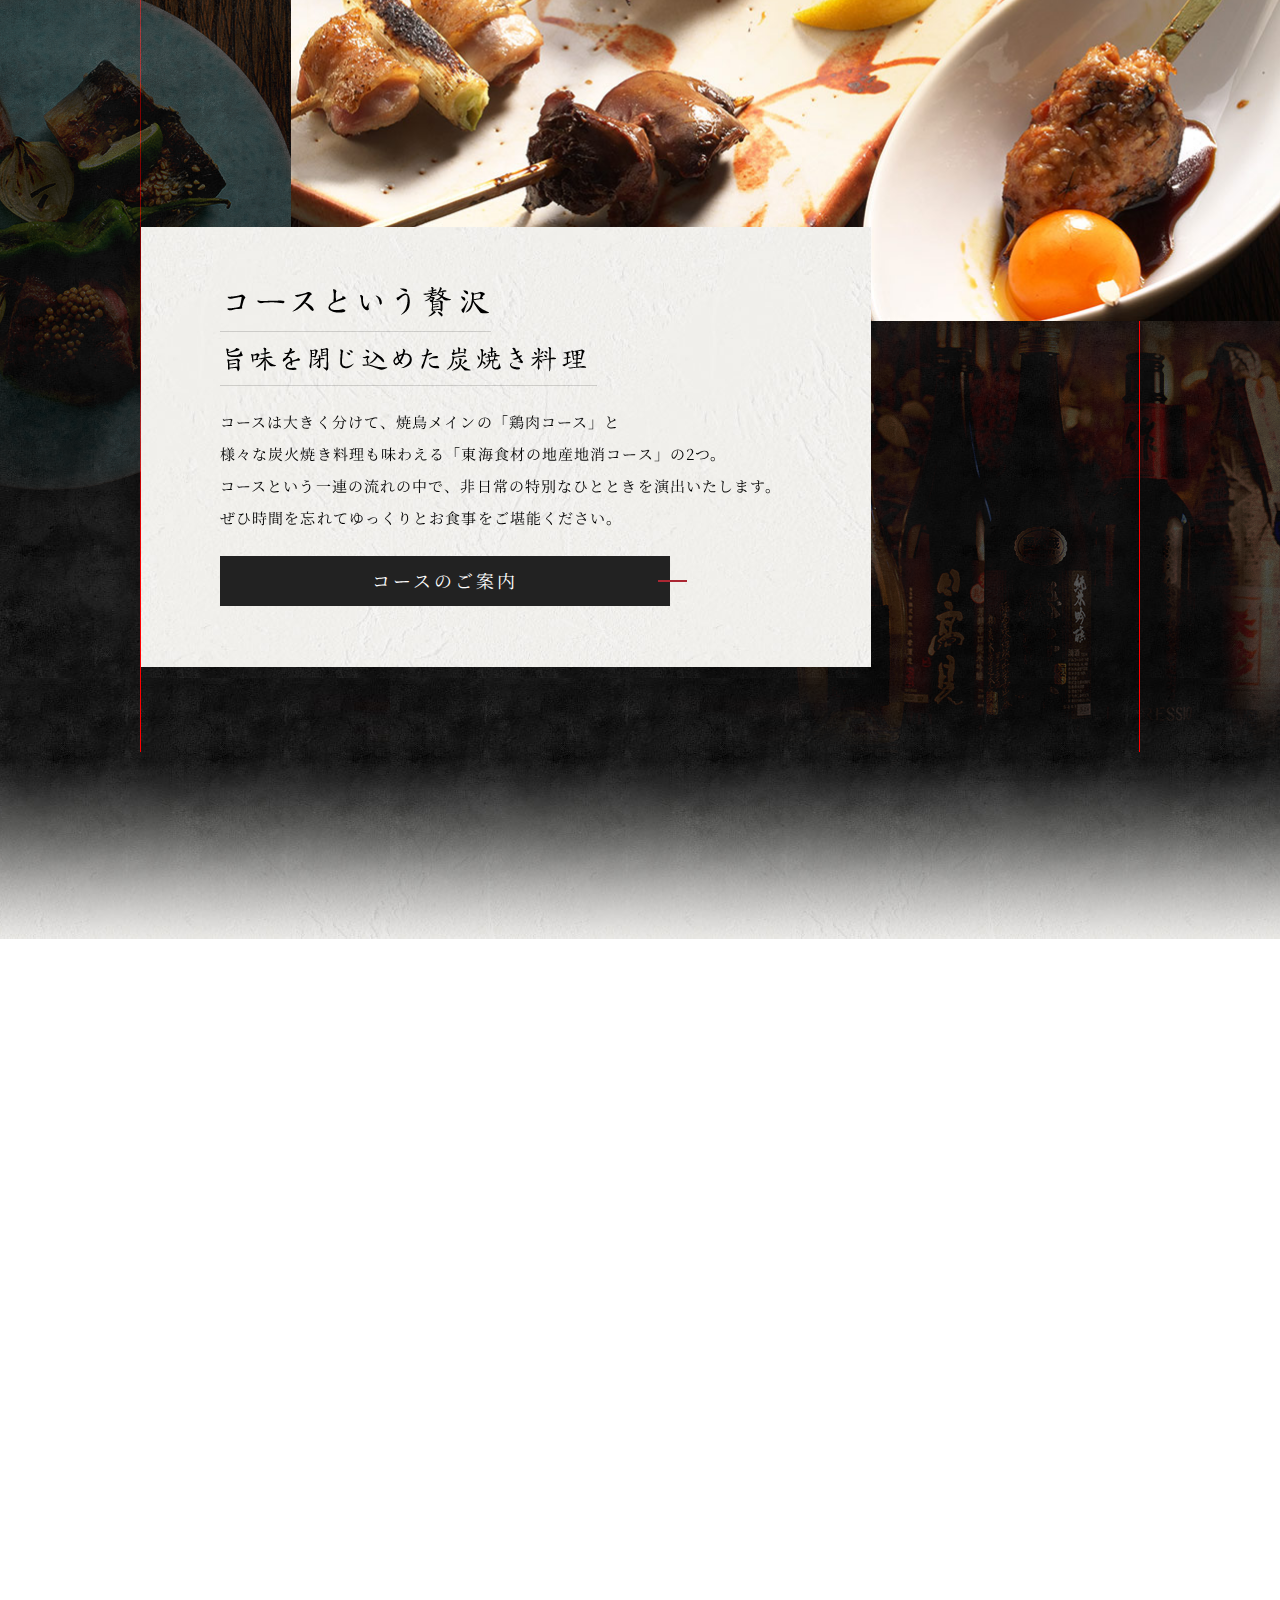
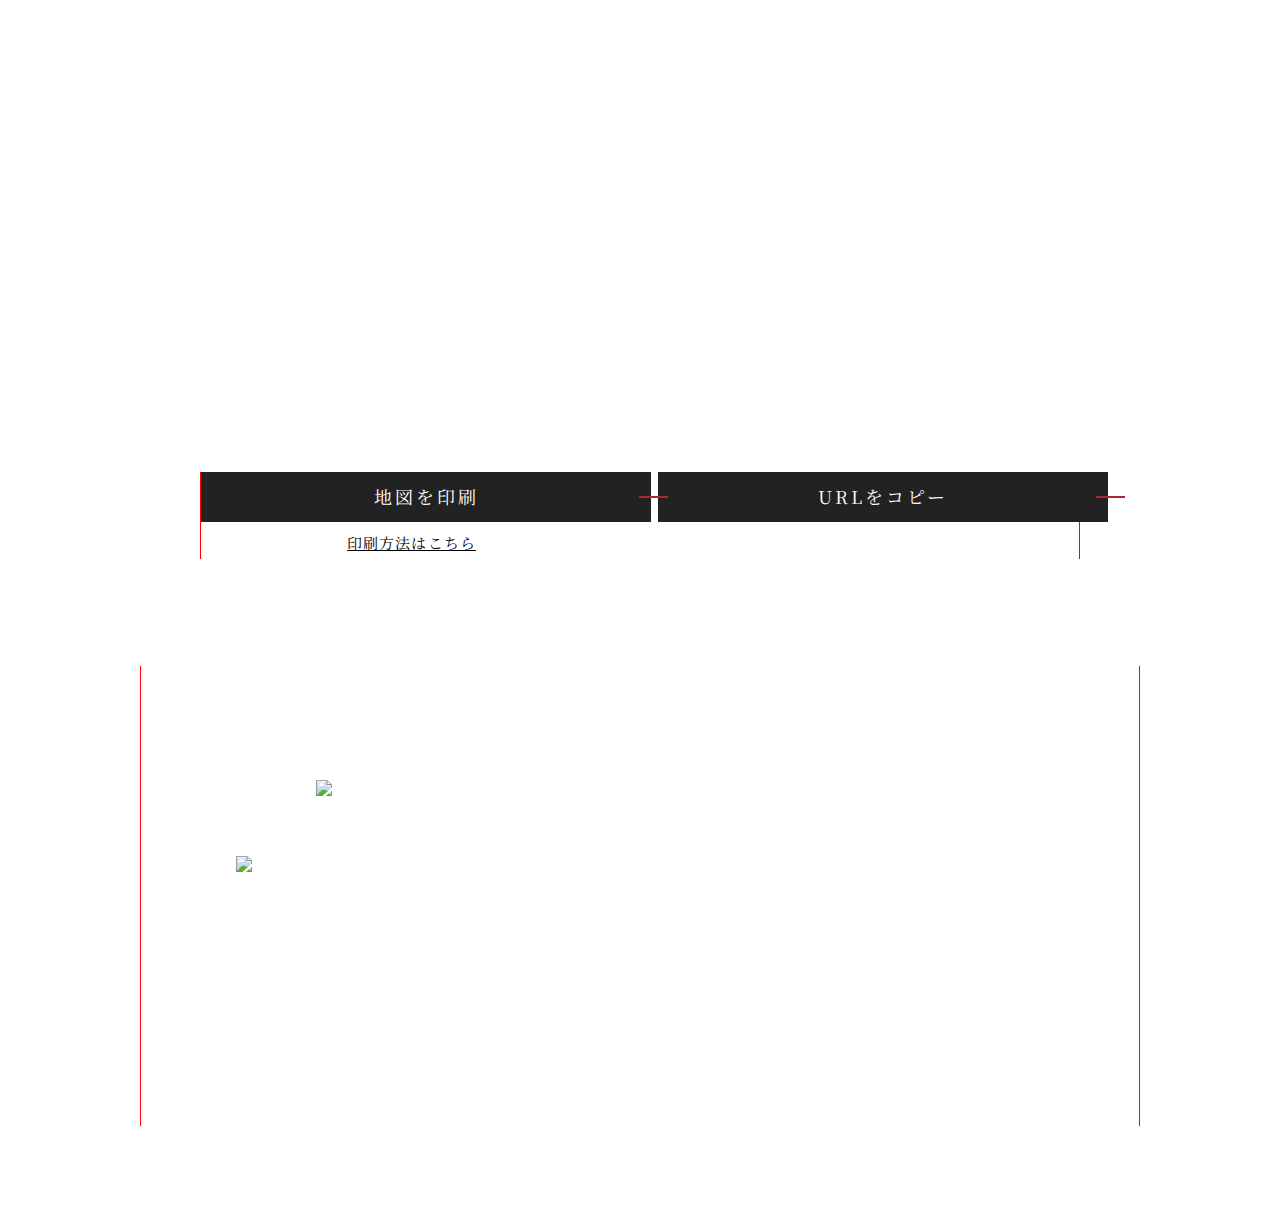
==== commit b5163c89: "save" ====
--- a/index.html
+++ b/index.html
@@ -5,118 +5,191 @@
 <!--[if IE 9]><html class="ie ie9 ie-lt10 no-js" lang="ja"><![endif]-->
 <!--[if gt IE 9]><!-->
 <html class="no-js responsive" lang="ja">
-	<!--<![endif]-->
-	<head>
-		<meta charset="UTF-8" />
-		<meta http-equiv="X-UA-Compatible" content="IE=Edge" />
-		<meta name="author" content="FOODCONNECTION" />
-		<title>__TITLE__</title>
-
-		<!-- Social Share - Facebook -->
-		<meta property="og:type" content="website" />
-		<meta property="og:locale" content="ja_JP" />
-		<meta property="og:url" content="http://www.*****.com/" />
-		<meta property="og:image" content="http://www.*****.com/shared/img/shared/ogp.png" />
-		<meta property="og:title" content="__TITLE__" />
-		<meta property="og:site_name" content="__TITLE__" />
-		<meta property="og:description" content="__DESCRIPTION__" />
-		<meta property="fb:app_id" content="__FB_APP_ID__" />
-
-		<!-- META -->
-		<meta name="description" content="__DESCRIPTION__" />
-
-		<!-- Mobile -->
-		<meta name="apple-mobile-web-app-status-bar-style" content="black-translucent" />
-		<meta name="apple-mobile-web-app-capable" content="yes" />
-		<meta name="format-detection" content="telephone=no, date=no, address=no, email=no" />
-
-		<!-- Viewport -->
-		<meta name="viewport" content="width=device-width, initial-scale=1, shrink-to-fit=no, user-scalable=0" />
-		<script src="shared/js/viewport.js"></script>
-
-		<!-- Profiles -->
-		<link rel="canonical" href="http://www.*****.com/" />
-		<link rel="profile" href="http://microformats.org/profile/hcard" />
-		<link rel="apple-touch-icon" href="shared/img/shared/apple-touch-icon.png" />
-		<link rel="shortcut icon" href="shared/img/shared/favicon.ico" />
-
-		<!-- Styles -->
-		<!--<link rel="stylesheet" href="shared/css/animate.min.css">-->
-		<link rel="stylesheet" href="shared/css/common.css" />
-		<link rel="stylesheet" href="shared/css/slick.min.css" />
-		<link rel="stylesheet" href="shared/css/remodal.css" />
-		<link rel="stylesheet" href="shared/css/shared.css" />
-		<link rel="stylesheet" href="shared/css/index.css" />
-
-		<!-- font -->
-		<link rel="preconnect" href="https://fonts.googleapis.com" />
-		<link rel="preconnect" href="https://fonts.gstatic.com" crossorigin />
-		<link href="https://fonts.googleapis.com/css2?family=Noto+Serif+JP:wght@300;400;500;600;700&display=swap" rel="stylesheet" />
-	</head>
-
-	<body>
-		<main>
-			<div class="hamburger"><span></span></div>
-			<nav id="menu_toggle" class="menu_toggle">
-				<div class="inner">
-					<ul class="gnav">
-						<li><a href="index.html" class="active">TOP</a></li>
-						<li><a href="sightseeing.html">観光の方へ</a></li>
-						<li><a href="party.html">ご宴会・慶事・法事</a></li>
-						<li><a href="shopping.html">テイクアウト・通販</a></li>
-						<li><a href="lunch.html">ランチ</a></li>
-						<li><a href="menu.html">お品書き</a></li>
-						<li><a href="floor.html">店内のご紹介</a></li>
-						<li><a href="shopinfo.html">店舗情報</a></li>
+<!--<![endif]-->
+
+<head>
+	<meta charset="UTF-8" />
+	<meta http-equiv="X-UA-Compatible" content="IE=Edge" />
+	<meta name="author" content="FOODCONNECTION" />
+	<title>__TITLE__</title>
+
+	<!-- Social Share - Facebook -->
+	<meta property="og:type" content="website" />
+	<meta property="og:locale" content="ja_JP" />
+	<meta property="og:url" content="http://www.*****.com/" />
+	<meta property="og:image" content="http://www.*****.com/shared/img/shared/ogp.png" />
+	<meta property="og:title" content="__TITLE__" />
+	<meta property="og:site_name" content="__TITLE__" />
+	<meta property="og:description" content="__DESCRIPTION__" />
+	<meta property="fb:app_id" content="__FB_APP_ID__" />
+
+	<!-- META -->
+	<meta name="description" content="__DESCRIPTION__" />
+
+	<!-- Mobile -->
+	<meta name="apple-mobile-web-app-status-bar-style" content="black-translucent" />
+	<meta name="apple-mobile-web-app-capable" content="yes" />
+	<meta name="format-detection" content="telephone=no, date=no, address=no, email=no" />
+
+	<!-- Viewport -->
+	<meta name="viewport" content="width=device-width, initial-scale=1, shrink-to-fit=no, user-scalable=0" />
+	<script src="shared/js/viewport.js"></script>
+
+	<!-- Profiles -->
+	<link rel="canonical" href="http://www.*****.com/" />
+	<link rel="profile" href="http://microformats.org/profile/hcard" />
+	<link rel="apple-touch-icon" href="shared/img/shared/apple-touch-icon.png" />
+	<link rel="shortcut icon" href="shared/img/shared/favicon.ico" />
+
+	<!-- Styles -->
+	<!--<link rel="stylesheet" href="shared/css/animate.min.css">-->
+	<link rel="stylesheet" href="shared/css/common.css" />
+	<link rel="stylesheet" href="shared/css/slick.min.css" />
+	<!-- <link rel="stylesheet" href="shared/css/remodal.css" /> -->
+	<link rel="stylesheet" href="shared/css/shared.css" />
+	<link rel="stylesheet" href="shared/css/index.css" />
+
+	<!-- font -->
+	<link rel="preconnect" href="https://fonts.googleapis.com" />
+	<link rel="preconnect" href="https://fonts.gstatic.com" crossorigin />
+	<link href="https://fonts.googleapis.com/css2?family=Noto+Serif+JP:wght@300;400;500;600;700&display=swap" rel="stylesheet" />
+</head>
+
+<body>
+	<main>
+		<div class="hamburger"><span></span></div>
+		<nav id="menu_toggle" class="menu_toggle">
+			<div class="inner">
+				<ul class="gnav">
+					<li>
+						<a href="tel:0535921676" class="telhref" onClick="gtag('event','click',{'event_category':'tel','event_label':'header_phone'});">
+							<img src="./shared/img/shared/header_tel_toggle_sp.png" alt="052-908-1129">
+						</a>
+					</li>
+					<li><a href="index.html">ホーム</a></li>
+					<li><a href="index.html#sec2">想い</a></li>
+					<li><a href="course.html">コース</a></li>
+					<li><a href="course.html#sec5">テイクアウト</a></li>
+					<li><a href="#footer">店舗情報</a></li>
+					<li class="flex">
+						<a href="index.html#sec4">店内紹介</a><span>　｜　</span><a href="floor.html">地図</a>
+					</li>
+					<li class="no-border">
+						<a href="course.html#sec5" class="btn-link">
+							<img src="./shared/img/shared/header_img1.jpg" alt="テイクアウ">
+							<p>テイクアウト好評受付中</p>
+						</a>
+					</li>
+					<li class="no-border bg-white">
+						<p class="popup-link"><a href="#popup1" class="unsmooth">感染予防対策について</a></p>
+					</li>
+					<li class="social flex no-border">
+						<a href="https://www.instagram.com/yakitori.watanabe/" target="_blank" rel="nofollow" onClick="gtag('event','click',{'event_category':'Links','event_label':'header_insta'});"><img src="./shared/img/shared/icon_instagram.png" alt="instagram"></a>
+						<a href="#" target="_blank" rel="nofollow" onClick="gtag('event','click',{'event_category':'Links','event_label':'header_facebook'});"><img src="./shared/img/shared/icon_facebook.png" alt="Facebook"></a>
+						<a href="#" target="_blank" rel="nofollow" onClick="gtag('event','click',{'event_category':'Links','event_label':'header_twitter'});"><img src="./shared/img/shared/icon_tweeter.png" alt="Twitter"></a>
+					</li>
+				</ul>
+				<!-- <ul class="gnav2">
+					<li><a href="#gmap">MAP</a></li>
+					<li><a href="/fcblog" target="_blank">最新情報</a></li>
+				</ul> -->
+			</div>
+		</nav>
+		<header id="header">
+			<div class="header-left pc">
+				<a href="./" class="logo-pc d-block txt-center"><img src="./shared/img/shared/logo_white.png" alt="logo"></a>
+				<div class="header-menu-pc">
+					<ul class="flex-pc nav1">
+						<li class="active"><a class="txt-vertical-pc" href="index.html">ホーム</a></li>
+						<li><a class="txt-vertical-pc" href="index.html#sec2">想い</a></li>
+						<li><a class="txt-vertical-pc" href="course.html">コース</a></li>
+						<li><a class="txt-vertical-pc" href="course.html#sec5">テイクアウト</a></li>
+						<li><a class="txt-vertical-pc" href="#footer">店舗情報</a></li>
 					</ul>
-					<ul class="gnav2">
-						<li><a href="#gmap">MAP</a></li>
-						<li><a href="/fcblog" target="_blank">最新情報</a></li>
+					<ul class="nav2">
+						<li class="txt-center">
+							<a href="tel:0535921676" class="telhref" onClick="gtag('event','click',{'event_category':'tel','event_label':'header_phone'});">
+								<img src="./shared/img/shared/header_tel_pc.png" alt="052-908-1129">
+							</a>
+						</li>
+						<li class="header-banner-pc">
+							<a href="course.html#sec5" class="btn-link txt-center">
+								<img src="./shared/img/shared/header_img1.jpg" alt="テイクアウ" width="250" height="80">
+								<p>テイクアウト好評受付中</p>
+							</a>
+						</li>
+						<li>
+							<a class="btn-link bg-white" href="https://restaurant.ikyu.com/116279/" target="_blank" rel="nofollow" onClick="gtag('event','click',{'event_category':'Links','event_label':'header_reserve'});">WEB予約はこちら</a>
+						</li>
+						<li class="popup">
+							<a class="bg-white d-block txt-center btn-link" href="#popup1" class="unsmooth">感染予防対策について</a>
+						</li>
+						<li class="social flex">
+							<a href="https://www.instagram.com/yakitori.watanabe/" target="_blank" rel="nofollow" onClick="gtag('event','click',{'event_category':'Links','event_label':'header_insta'});"><img src="./shared/img/shared/icon_instagram.png" alt="instagram"></a>
+							<a href="#" target="_blank" rel="nofollow" onClick="gtag('event','click',{'event_category':'Links','event_label':'header_facebook'});"><img src="./shared/img/shared/icon_facebook.png" alt="Facebook"></a>
+							<a href="#" target="_blank" rel="nofollow" onClick="gtag('event','click',{'event_category':'Links','event_label':'header_twitter'});"><img src="./shared/img/shared/icon_tweeter.png" alt="Twitter"></a>
+						</li>
+						<li class="flex txt-white">
+							<a href="index.html#sec4">店内紹介</a><span>　｜　</span><a href="floor.html">地図</a>
+						</li>
 					</ul>
 				</div>
-			</nav>
-			<header id="header">
-				<p class="logo">
-					<a href="./"><img src="shared/img/shared/logo.png" width="261" height="79" alt="ロゴ" class="non-over" /></a>
+			</div>
+
+			<p class="logo sp">
+				<a href="./"><img src="./shared/img/shared/header_logo_sp.png" width="210" height="270" alt="logo" class="non-over" /></a>
+			</p>
+			<h1>h1が入ります。h1が入ります。h1が入ります。</h1>
+			<div id="key">
+				<ul class="key-slide">
+					<li class="slide-img1">
+						<picture>
+							<source media="(min-width:768px)" srcset="shared/img/shared/kv_1.jpg">
+							<img src="./shared/img/shared/kv_1_sp.jpg" alt="串とワイン" width="750" height="889">
+						</picture>
+					</li>
+					<li class="slide-img2">
+						<picture>
+							<source media="(min-width:768px)" srcset="shared/img/shared/kv_2.jpg">
+							<img src="./shared/img/shared/kv_2_sp.jpg" alt="一品" width="750" height="889">
+						</picture>
+					</li>
+					<li class="slide-img3">
+						<picture>
+							<source media="(min-width:768px)" srcset="shared/img/shared/kv_3.jpg">
+							<img src="./shared/img/shared/kv_3_sp.jpg" alt="空間" width="750" height="889">
+						</picture>
+					</li>
+				</ul>
+			</div>
+		</header>
+		<div class="nav-fixed pc">
+			<div class="wrap">
+				<p class="tel">
+					<a href="tel:0535921676" class="telhref" onClick="gtag('event','click',{'event_category':'tel','event_label':'header_phone'});">
+						<span>お問い合わせ</span>
+						<span><i><img src="shared/img/shared/icon_tel.png" alt="icon" width="23" height="23" /></i>053-592-1676</span>
+					</a>
 				</p>
-				<h1>__TITLE__</h1>
-				<div id="key">
-					<ul class="key-slide">
-						<li class="slide-img1"><img src="shared/img/index/kv_img1_sp.jpg" width="750" height="860" class="sp" alt="オーナー" /></li>
-						<li class="slide-img2"><img src="shared/img/index/kv_img2_sp.jpg" width="750" height="860" class="sp" alt="カウンター手元" /></li>
-					</ul>
-				</div>
-			</header>
-			<div class="nav-fixed pc">
-				<div class="wrap">
-					<p class="tel">
-						<a href="tel:0535921676" class="telhref" onClick="gtag('event','click',{'event_category':'tel','event_label':'header_phone'});">
-							<span>お問い合わせ</span>
-							<span
-								><i><img src="shared/img/shared/icon_tel.png" alt="icon" width="23" height="23" /></i>053-592-1676</span
-							>
-						</a>
-					</p>
-					<ul class="gnav">
-						<li><a href="index.html" class="active">TOP</a></li>
-						<li><a href="sightseeing.html">観光の方へ</a></li>
-						<li><a href="party.html">ご宴会・慶事・法事</a></li>
-						<li><a href="shopping.html">テイクアウト・通販</a></li>
-						<li><a href="lunch.html">ランチ</a></li>
-						<li><a href="menu.html">お品書き</a></li>
-						<li><a href="floor.html">店内のご紹介</a></li>
-						<li><a href="shopinfo.html">店舗情報</a></li>
-					</ul>
-					<ul class="gnav2">
-						<li><a href="#gmap">MAP</a></li>
-						<li><a href="/fcblog" target="_blank">最新情報</a></li>
-					</ul>
-				</div>
-			</div>
-			<p class="fixed_reserve pc">
-				<a href="#" target="_blank"><img src="shared/img/shared/fixed_btn.png" width="64" height="262" alt="テイクアウト" /></a>
-			</p>
-			<div class="remodal" data-remodal-id="popup1" role="dialog" aria-labelledby="modal1Title" aria-describedby="modal1Desc">
+				<ul class="gnav">
+					<li><a href="sightseeing.html">観光の方へ</a></li>
+					<li><a href="party.html">ご宴会・慶事・法事</a></li>
+					<li><a href="shopping.html">テイクアウト・通販</a></li>
+					<li><a href="lunch.html">ランチ</a></li>
+					<li><a href="menu.html">お品書き</a></li>
+					<li><a href="floor.html">店内のご紹介</a></li>
+					<li><a href="shopinfo.html">店舗情報</a></li>
+				</ul>
+				<ul class="gnav2">
+					<li><a href="#gmap">MAP</a></li>
+					<li><a href="/fcblog" target="_blank">最新情報</a></li>
+				</ul>
+			</div>
+		</div>
+		<p class="fixed_reserve pc">
+			<a href="#" target="_blank"><img src="shared/img/shared/fixed_btn.png" width="64" height="262" alt="テイクアウト" /></a>
+		</p>
+		<!-- <div class="remodal" data-remodal-id="popup1" role="dialog" aria-labelledby="modal1Title" aria-describedby="modal1Desc">
 				<div class="wrap">
 					<button data-remodal-action="close" class="remodal-close" aria-label="Close"><img src="shared/img/shared/close.png" width="19" height="23" alt="close" /></button>
 					<p class="popup-ttl fnt-mincho">
@@ -150,257 +223,318 @@
 						</ul>
 					</div>
 				</div>
-			</div>
-			<section class="nav-target block">
-				<p class="popup-link fnt-mincho bg2"><a href="#popup1" class="unsmooth">新型コロナウイルス感染予防対策　&gt;</a></p>
-				<div id="rss" class="bg2">
-					<div class="wrap">
-						<div id="feed" class="dis-flex">
-							<p class="feed-img">
-								<a href="#" target="_blank"
-									><span><img src="shared/img/shared/no-img.jpg" alt="" /></span
-								></a>
-							</p>
-							<div class="feed-info">
-								<h2 class="fnt-mincho">news</h2>
-								<div class="dis-flex-pc">
-									<p class="feed-date">0000.00.00</p>
-									<p class="feed-txt">
-										<a href="#" target="_blank">タイトルが入ります。タイトルが入ります... <span class="feed-more">more &gt;&gt;</span></a>
-									</p>
-								</div>
-							</div>
+			</div> -->
+		<section class="nav-target block">
+			<!-- <p class="popup-link fnt-mincho bg2"><a href="#popup1" class="unsmooth">新型コロナウイルス感染予防対策　&gt;</a></p> -->
+			<div id="rss">
+				<h2>新着情報</h2>
+				<div class="wrap" id="feed-rss">
+					<p><span>2022.00.00 　／　 </span><br class="sp"><span>タイトルが入ります タイトルが入ります… </span></p>
+					<p><span>2022.00.00 　／　 </span><br class="sp"><span>タイトルが入ります タイトルが入ります… </span></p>
+				</div>
+			</div>
+			<div id="sec1">
+				<div class="wrap">
+					<div class="group1">
+						<div class="sec1-btn center-x-pc">
+							<a href="https://www.yakitori-watanabe.jp/fcblog/" target="_blank" class="btn-link">一覧</a>
 						</div>
-					</div>
-				</div>
-
-				<div id="sec4">
-					<div class="wrap">
-						<h2><img src="shared/img/index/sec4_h2.png" width="315" height="64" alt="通販のご案内" /></h2>
-						<div class="slick-fade">
-							<div><img src="shared/img/index/sec4_img1.jpg" width="518" height="558" alt="冷凍しらす" /></div>
-							<div><img src="shared/img/index/sec4_img2.jpg" width="518" height="558" alt="うなぎ" /></div>
-							<div><img src="shared/img/index/sec4_img3.jpg" width="518" height="558" alt="すっぽん" /></div>
+						<a href="takeoout.html" class="sec1-banner d-block">
+							<img src="./shared/img/index/sec1_banner.jpg" alt="テイクアウト">
+						</a>
+					</div>
+					<div class="group2">
+						<div class="sec1-img1"><img src="./shared/img/index/sec1_img1.png" alt="串焼き"></div>
+						<h2><img src="./shared/img/index/sec1_h2.png" alt="1日3組限定 完全予約制の悦楽"></h2>
+						<div class="sec1-txt">
+							愛知県名古屋市東区東桜、新栄町駅から歩いてすぐ―。<br>
+							「焼鳥 渡辺（やきとり わたなべ）」は、<br class="pc">
+							1日3組までの完全予約制で、紀州備長炭で焼き上げる<br class="pc">
+							焼鳥主体の炭火焼き料理のコースをご提供しております。<br class="pc">
+							その日のお客様のためだけにご用意する様々な逸品を、<br class="pc">
+							個室完備のシックな空間でどうぞごゆるりとご堪能ください。<br class="pc">
+							接待や記念日ディナー、デートなど、どんなシーンでも、<br class="pc">
+							当店で過ごすひとときが想い出に残るものとなれば幸いです。
 						</div>
-						<div class="sec4-info">
-							<p class="sec4-txt">
-								浜菜坊自慢の海鮮や浜松名物・うなぎを通販で全国にお届けいたします。クール便（冷凍）でお届けするので、出来立ての美味しさがそのまま。ご自宅でのお食事、お世話になった方への贈り物など、様々な用途にご活用いただければ嬉しい限りです。
-							</p>
-							<a href="takeout.html" class="btn-link"
-								><i><img src="shared/img/index/icon_cart2.png" width="28" height="32" alt="icon" /></i>詳しくはこちら</a
-							>
-							<div class="sec4-tel">
-								<a href="tel:0535921676" class="telhref" onClick="gtag('event','click',{'event_category':'tel','event_label':'phone'});">
-									<span class="fnt-mincho">お問い合わせ</span>
-									<span class="fnt-mincho dis-flex"
-										><i><img src="shared/img/shared/icon_tel.png" width="23" height="23" alt="tel" /></i>053-592-1676</span
-									>
-									<span>ホームページを見たと<br />お伝えいただけるとスムーズです。</span>
-								</a>
-							</div>
+					</div>
+				</div>
+			</div>
+			<div id="sec2">
+				<div class="wrap">
+					<div class="sec2-img1"><img src="./shared/img/index/sec2_img1.jpg" alt="焼き" width="1000" height="450"></div>
+					<h2><img src="./shared/img/index/sec2_h2.png" alt="一串から驚きを―"></h2>
+					<div class="sec2-img2"><img src="./shared/img/index/sec2_img2.png" alt="一串から驚きを―"></div>
+					<div class="sec2-content">
+						<p>主に焼鳥に使用するのは味わいの<br class="pc">
+							バランスが取れた“名古屋コーチン”。<br>
+							三大地鶏の一つであるこの鶏を、県内の<br class="pc">
+							稲垣種鶏場さんからその日使用する分だけ<br class="pc">
+							厳選して卸していただいております。<br class="pc">
+							そして、それぞれの部位に合わせて一口が<br class="pc">
+							美味しく感じられる程よい大きさにカット。<br class="pc">
+							切り方を変えながら一串ずつ<br class="pc">
+							丁寧に刺しております。
+						</p>
+						<p>炭は、安定した火力を持つ紀州備長炭。<br>
+							その豊かな香りをまとわせながら焼く工程は、職人の腕が試される<br class="pc">
+							場面でもあります。食材に含まれる水分をいかに残すことができるか。<br class="pc">
+							難しい匙加減ですが、水分を飛ばし過ぎないように、<br class="pc">
+							経験による見極めが欠かせません。<br class="pc">
+							また味付けは、継ぎ足しの秘伝のタレをはじめ、<br class="pc">
+							部位ごとに最適なアクセントとなるものを考えております。<br class="pc">
+						</p>
+					</div>
+				</div>
+			</div>
+			<div id="sec3">
+				<div class="deco-top pc">
+					<img src="./shared/img/index/sec3_deco1.png" alt="deco" width="1626" height="360">
+				</div>
+				<div class="deco-right pc"><img src="./shared/img/index/sec3_deco_right.png" alt="deco"></div>
+				<div class="wrap">
+					<div class="deco-left pc"><img src="./shared/img/index/sec3_deco_left.png" alt="deco" width="552" height="704"></div>
+					<div class="sec3-img">
+						<picture>
+							<source media="(min-width:768px)" srcset="./shared/img/index/sec3_img1.jpg">
+							<img src="./shared/img/index/sec3_img1_sp.jpg" alt="Flowers">
+						</picture>
+						<img src="" alt="">
+					</div>
+					<div class="sec3-box">
+						<h2><img src="./shared/img/index/sec3_h2.png" alt="コースという贅沢 旨味を閉じ込めた炭焼き料理" width="377" height="101"></h2>
+						<p class="sec3-txt">
+							コースは大きく分けて、焼鳥メインの「鶏肉コース」と<br class="pc">
+							様々な炭火焼き料理も味わえる「東海食材の地産地消コース」の2つ。<br>
+							コースという一連の流れの中で、非日常の特別なひとときを演出いたします。<br>
+							ぜひ時間を忘れてゆっくりとお食事をご堪能ください。</p>
+						<div class="sec3-btn">
+							<a href="course.html" class="btn-link">コースのご案内</a>
 						</div>
 					</div>
 				</div>
-				<hr />
-				<div id="sec5">
-					<div class="sec5-slide">
-						<ul class="scroll1">
-							<li><img src="shared/img/index/sec5_img1.png" width="306" height="228" alt="一 エントランス" /></li>
-							<li><img src="shared/img/index/sec5_img2.png" width="306" height="228" alt="二 高座敷席" /></li>
-							<li><img src="shared/img/index/sec5_img3.png" width="306" height="228" alt="三 高座席" /></li>
-							<li><img src="shared/img/index/sec5_img4.png" width="306" height="228" alt="四 窓際 テーブル席" /></li>
-							<li><img src="shared/img/index/sec5_img5.png" width="306" height="228" alt="五 掘りごたつ席" /></li>
-							<li><img src="shared/img/index/sec5_img6.png" width="306" height="228" alt="六 掘りごたつ式個室" /></li>
-							<li><img src="shared/img/index/sec5_img7.png" width="306" height="228" alt="七 カウンター席" /></li>
-							<li><img src="shared/img/index/sec5_img8.png" width="306" height="228" alt="八 テーブル席" /></li>
-						</ul>
-					</div>
-				</div>
-
-				<div id="gmap">
-					<iframe
-						src="https://www.google.com/maps/embed?pb=!1m14!1m8!1m3!1d26243.55199779718!2d137.593926!3d34.6939796!3m2!1i1024!2i768!4f13.1!3m3!1m2!1s0x0%3A0x452cbd3110d5bf46!2z5rWc6I-c5Z2K!5e0!3m2!1sja!2sjp!4v1670291741697!5m2!1sja!2sjp"
-						allowfullscreen=""
-						loading="lazy"
-						referrerpolicy="no-referrer-when-downgrade"
-					></iframe>
-				</div>
-				<div class="box-btn wrap dis-flex-pc">
-					<div class="col pc">
-						<p>
-							<a href="https://goo.gl/maps/FrgaCsUrHyGoHB7R7" onClick="gtag('event','click',{'event_category':'Links','event_label':'gmap_print'});" target="_blank" rel="nofollow" class="btn-link bg-brown"
-								>地図を印刷</a
-							>
+			</div>
+
+			<!-- <div id="sec4">
+				<div class="wrap">
+					<h2><img src="shared/img/index/sec4_h2.png" width="315" height="64" alt="通販のご案内" /></h2>
+					<div class="slick-fade">
+						<div><img src="shared/img/index/sec4_img1.jpg" width="518" height="558" alt="冷凍しらす" /></div>
+						<div><img src="shared/img/index/sec4_img2.jpg" width="518" height="558" alt="うなぎ" /></div>
+						<div><img src="shared/img/index/sec4_img3.jpg" width="518" height="558" alt="すっぽん" /></div>
+					</div>
+					<div class="sec4-info">
+						<p class="sec4-txt">
+							浜菜坊自慢の海鮮や浜松名物・うなぎを通販で全国にお届けいたします。クール便（冷凍）でお届けするので、出来立ての美味しさがそのまま。ご自宅でのお食事、お世話になった方への贈り物など、様々な用途にご活用いただければ嬉しい限りです。
 						</p>
-						<p class="btnprint"><a href="https://www.foodconnection.jp/gmap_print/" target="_blank" rel="nofollow">印刷方法はこちら</a></p>
-					</div>
-					<p class="col"><span class="copy btn-link bg-brown" data-replace-text="コピーしました！" onClick="gtag('event','click',{'event_category':'Links','event_label':'copy_url'});">URLをコピー</span></p>
-				</div>
-			</section>
-			<footer id="footer">
-				<div class="wrap">
-					<ul class="footer-nav">
-						<li><a href="index.html" class="active">TOP</a></li>
-						<li><a href="sightseeing.html">観光の方へ</a></li>
-						<li><a href="party.html">ご宴会・慶事・法事</a></li>
-						<li><a href="shopping.html">テイクアウト・通販</a></li>
-						<li><a href="lunch.html">ランチ</a></li>
-						<li><a href="menu.html">お品書き</a></li>
-						<li><a href="floor.html">店内のご紹介</a></li>
-						<li><a href="shopinfo.html">店舗情報</a></li>
+						<a href="takeout.html" class="btn-link"><i><img src="shared/img/index/icon_cart2.png" width="28" height="32" alt="icon" /></i>詳しくはこちら</a>
+						<div class="sec4-tel">
+							<a href="tel:0535921676" class="telhref" onClick="gtag('event','click',{'event_category':'tel','event_label':'phone'});">
+								<span class="fnt-mincho">お問い合わせ</span>
+								<span class="fnt-mincho dis-flex"><i><img src="shared/img/shared/icon_tel.png" width="23" height="23" alt="tel" /></i>053-592-1676</span>
+								<span>ホームページを見たと<br />お伝えいただけるとスムーズです。</span>
+							</a>
+						</div>
+					</div>
+				</div>
+			</div>
+			<hr />
+			<div id="sec5">
+				<div class="sec5-slide">
+					<ul class="scroll1">
+						<li><img src="shared/img/index/sec5_img1.png" width="306" height="228" alt="一 エントランス" /></li>
+						<li><img src="shared/img/index/sec5_img2.png" width="306" height="228" alt="二 高座敷席" /></li>
+						<li><img src="shared/img/index/sec5_img3.png" width="306" height="228" alt="三 高座席" /></li>
+						<li><img src="shared/img/index/sec5_img4.png" width="306" height="228" alt="四 窓際 テーブル席" /></li>
+						<li><img src="shared/img/index/sec5_img5.png" width="306" height="228" alt="五 掘りごたつ席" /></li>
+						<li><img src="shared/img/index/sec5_img6.png" width="306" height="228" alt="六 掘りごたつ式個室" /></li>
+						<li><img src="shared/img/index/sec5_img7.png" width="306" height="228" alt="七 カウンター席" /></li>
+						<li><img src="shared/img/index/sec5_img8.png" width="306" height="228" alt="八 テーブル席" /></li>
 					</ul>
-
-					<div class="dis-flex-pc">
-						<div class="footer-left">
-							<p class="footer-logo"><img src="shared/img/shared/footer_logo.jpg" width="402" height="134" alt="logo" /></p>
-							<div class="footer-tel">
-								<a href="tel:0535921676" class="telhref" onClick="gtag('event','click',{'event_category':'tel','event_label':'footer_phone'});">
-									<p class="fnt-mincho">
-										<span>お問い合わせ</span>
-										<span class="dis-flex"
-											><i><img src="shared/img/shared/icon_tel.png" alt="icon" width="23" height="23" /></i>053-592-1676</span
-										>
-									</p>
-									<p>ホームページを見たと<br class="pc" />お伝えいただけるとスムーズです。</p>
-								</a>
-							</div>
+				</div>
+			</div> -->
+
+			<div id="gmap">
+				<iframe src="https://www.google.com/maps/embed?pb=!1m14!1m8!1m3!1d26243.55199779718!2d137.593926!3d34.6939796!3m2!1i1024!2i768!4f13.1!3m3!1m2!1s0x0%3A0x452cbd3110d5bf46!2z5rWc6I-c5Z2K!5e0!3m2!1sja!2sjp!4v1670291741697!5m2!1sja!2sjp" allowfullscreen="" loading="lazy" referrerpolicy="no-referrer-when-downgrade"></iframe>
+			</div>
+			<div class="box-btn wrap dis-flex-pc">
+				<div class="col pc">
+					<p>
+						<a href="https://goo.gl/maps/FrgaCsUrHyGoHB7R7" onClick="gtag('event','click',{'event_category':'Links','event_label':'gmap_print'});" target="_blank" rel="nofollow" class="btn-link bg-brown">地図を印刷</a>
+					</p>
+					<p class="btnprint"><a href="https://www.foodconnection.jp/gmap_print/" target="_blank" rel="nofollow">印刷方法はこちら</a></p>
+				</div>
+				<p class="col"><span class="copy btn-link bg-brown" data-replace-text="コピーしました！" onClick="gtag('event','click',{'event_category':'Links','event_label':'copy_url'});">URLをコピー</span></p>
+			</div>
+		</section>
+		<footer id="footer">
+			<div class="wrap">
+				<ul class="footer-nav">
+					<li><a href="index.html" class="active">TOP</a></li>
+					<li><a href="sightseeing.html">観光の方へ</a></li>
+					<li><a href="party.html">ご宴会・慶事・法事</a></li>
+					<li><a href="shopping.html">テイクアウト・通販</a></li>
+					<li><a href="lunch.html">ランチ</a></li>
+					<li><a href="menu.html">お品書き</a></li>
+					<li><a href="floor.html">店内のご紹介</a></li>
+					<li><a href="shopinfo.html">店舗情報</a></li>
+				</ul>
+
+				<div class="dis-flex-pc">
+					<div class="footer-left">
+						<p class="footer-logo"><img src="shared/img/shared/footer_logo.jpg" width="402" height="134" alt="logo" /></p>
+						<div class="footer-tel">
+							<a href="tel:0535921676" class="telhref" onClick="gtag('event','click',{'event_category':'tel','event_label':'footer_phone'});">
+								<p class="fnt-mincho">
+									<span>お問い合わせ</span>
+									<span class="dis-flex"><i><img src="shared/img/shared/icon_tel.png" alt="icon" width="23" height="23" /></i>053-592-1676</span>
+								</p>
+								<p>ホームページを見たと<br class="pc" />お伝えいただけるとスムーズです。</p>
+							</a>
 						</div>
-						<div class="info">
-							<dl class="dis-flex">
-								<dt>店名</dt>
-								<dd>浜松・浜名湖・弁天島のお食事処<br />浜菜坊（はまなぼう）</dd>
-							</dl>
-							<dl class="dis-flex">
-								<dt>住所</dt>
-								<dd>〒431-0214<br />静岡県浜松市西区舞阪町弁天島3101</dd>
-							</dl>
-							<dl class="dis-flex">
-								<dt>アクセス</dt>
-								<dd>JR東海道本線「弁天島駅」より徒歩9分</dd>
-							</dl>
-							<dl class="dis-flex">
-								<dt>営業時間</dt>
-								<dd>
-									【昼の部】11:30～14:00<br />
-									【夜の部】17:00～20:30<br class="sp" />（最終入店20:00）<br />
-									（お待ちのお客様が多い場合、<br />
-									お時間より早く受け付けを終了する場合がございます）
-								</dd>
-							</dl>
-							<dl class="dis-flex">
-								<dt>定休日</dt>
-								<dd>火曜日・第2水曜日</dd>
-							</dl>
-							<dl class="dis-flex">
-								<dt>クレジット<br class="sp" />カード</dt>
-								<dd>可（★★★★★★）</dd>
-							</dl>
-						</div>
-					</div>
-					<div class="footer-bottom">
-						<div id="socialbuttons"></div>
-						<address>&copy;浜菜坊. All Rights Reserved.</address>
-						<p class="cookie-link"><a href="https://www.foodconnection.jp/cookie/cookie_share.html" target="_blank" rel="nofollow">Cookie情報等の取り扱いについて</a></p>
-					</div>
-				</div>
-				<ul id="ft_fixed">
-					<li>
-						<a href="tel:0926009836" class="telhref" onClick="gtag('event','click',{'event_category':'tel','event_label':'fixed_phone'});"
-							><img src="shared/img/shared/sp_fixed_01.jpg" width="375" height="82" alt="092-600-9836"
-						/></a>
-					</li>
-					<li>
-						<a href="#" target="_blank"><img src="shared/img/shared/sp_fixed_02.jpg" width="375" height="82" alt="Web予約はこちら" /></a>
-					</li>
-				</ul>
-			</footer>
-		</main>
-		<!-- Scroll to top -->
-		<p id="pagetop"><img src="shared/img/shared/up.png" width="70" height="70" alt="最上部へ" /></p>
-		<!-- Facebook - Social -->
-		<div id="fb-root"></div>
-
-		<!-- Libraries script -->
-		<script src="shared/js/base.js"></script>
-		<script src="shared/js/autoload.js"></script>
-		<script src="shared/js/jquery.min.js"></script>
-		<script src="shared/js/slick.js"></script>
-		<!--<script src="shared/js/ScrollMagic.min.js"></script> -->
-		<script type="text/javascript" src="shared/js/remodal.js"></script>
-		<script type="text/javascript" src="shared/js/infiniteslidev2.js"></script>
-		<script src="shared/js/common.js"></script>
-		<script src="shared/js/shared.js"></script>
-		<script src="shared/js/jquery.rss.js"></script>
-		<script>
-			var rssTpl = "";
-			rssTpl += '<p class="feed-img"><a href="{URL}" target="_blank">{IMAGE}</a></p>';
-			rssTpl += '<div class="feed-info"><h2 class="fnt-mincho">news</h2><div class="dis-flex-pc">';
-			rssTpl += '<p class="feed-date">{YEARS}.{MONTH}.{DAY}</p>';
-			rssTpl += '<p class="feed-txt"><a href="{URL}" target="_blank">{TITLE}<span class="feed-more">more &gt;&gt;</span></a></p>';
-			rssTpl += "</div></div>";
-
-			FCBase.rss.data = [
-				/* 複数設置の場合、ここからコピー */
-				{
-					selector: "#feed",
-					url: 1,
-					page: 1,
-					total: 1,
-					maxTitle: 20,
-					maxDesc: 27,
-					endText: "...",
-					noImage: "shared/img/shared/no-img.jpg",
-					template: rssTpl,
-					callback: function () {},
-				},
-			];
-			$(document).ready(function () {
-				$(".key-slide")
-					.slick({
-						fade: true,
-						dots: false,
-						arrows: false,
-						autoplay: true,
-						speed: 2500,
-						autoplaySpeed: 7000,
-						cssEase: "linear",
-						pauseOnHover: false,
-						pauseOnDotsHover: false,
-						pauseOnFocus: false,
-					})
-					.on("touchstart", function () {
-						$(this).slick("slickPlay");
-					});
-
-				$(".slick-fade")
-					.slick({
-						fade: true,
-						autoplay: true,
-						arrows: false,
-						dots: true,
-						pauseOnHover: false,
-						pauseOnFocus: false,
-						speed: 1000,
-					})
-					.on("touchstart", function () {
-						$(this).slick("slickPlay");
-					});
-				/*  const controller = new ScrollMagic.Controller()
-  new ScrollMagic.Scene({
-    triggerElement: ".slick-fade",
-    triggerHook: 0.5,
-    duration: $(".slick-fade").height(),
-  }).addTo(controller)
-    .on("enter", function (e) {
-      $('.slick-fade').slick('slickPlay');
-    })
-    .on("leave", function (e) {
-      $('.slick-fade').slick('slickPause');
-    });*/
-			});
-			$(function () {
-				$(".scroll1").infiniteslide();
-			});
-		</script>
-	</body>
-</html>
+					</div>
+					<div class="info">
+						<dl class="dis-flex">
+							<dt>店名</dt>
+							<dd>浜松・浜名湖・弁天島のお食事処<br />浜菜坊（はまなぼう）</dd>
+						</dl>
+						<dl class="dis-flex">
+							<dt>住所</dt>
+							<dd>〒431-0214<br />静岡県浜松市西区舞阪町弁天島3101</dd>
+						</dl>
+						<dl class="dis-flex">
+							<dt>アクセス</dt>
+							<dd>JR東海道本線「弁天島駅」より徒歩9分</dd>
+						</dl>
+						<dl class="dis-flex">
+							<dt>営業時間</dt>
+							<dd>
+								【昼の部】11:30～14:00<br />
+								【夜の部】17:00～20:30<br class="sp" />（最終入店20:00）<br />
+								（お待ちのお客様が多い場合、<br />
+								お時間より早く受け付けを終了する場合がございます）
+							</dd>
+						</dl>
+						<dl class="dis-flex">
+							<dt>定休日</dt>
+							<dd>火曜日・第2水曜日</dd>
+						</dl>
+						<dl class="dis-flex">
+							<dt>クレジット<br class="sp" />カード</dt>
+							<dd>可（★★★★★★）</dd>
+						</dl>
+					</div>
+				</div>
+				<div class="footer-bottom">
+					<div id="socialbuttons"></div>
+					<address>&copy;浜菜坊. All Rights Reserved.</address>
+					<p class="cookie-link"><a href="https://www.foodconnection.jp/cookie/cookie_share.html" target="_blank" rel="nofollow">Cookie情報等の取り扱いについて</a></p>
+				</div>
+			</div>
+			<ul id="ft_fixed">
+				<li>
+					<a href="tel:0926009836" class="telhref" onClick="gtag('event','click',{'event_category':'tel','event_label':'fixed_phone'});"><img src="shared/img/shared/sp_fixed_01.jpg" width="375" height="82" alt="092-600-9836" /></a>
+				</li>
+				<li>
+					<a href="#" target="_blank"><img src="shared/img/shared/sp_fixed_02.jpg" width="375" height="82" alt="Web予約はこちら" /></a>
+				</li>
+			</ul>
+		</footer>
+	</main>
+	<!-- Scroll to top -->
+	<p id="pagetop"><img src="shared/img/shared/up.png" width="70" height="70" alt="最上部へ" /></p>
+	<!-- Facebook - Social -->
+	<div id="fb-root"></div>
+
+	<!-- Libraries script -->
+	<script src="shared/js/base.js"></script>
+	<script src="shared/js/autoload.js"></script>
+	<script src="shared/js/jquery.min.js"></script>
+	<script src="shared/js/slick.js"></script>
+	<!--<script src="shared/js/ScrollMagic.min.js"></script> -->
+	<script type="text/javascript" src="shared/js/remodal.js"></script>
+	<script type="text/javascript" src="shared/js/infiniteslidev2.js"></script>
+	<script src="shared/js/common.js"></script>
+	<script src="shared/js/shared.js"></script>
+	<script src="shared/js/jquery.rss.js"></script>
+	<script>
+
+		var rssTpl = "";
+
+		rssTpl += '<p><span>{YEARS}.{MONTH}.{DAY} 　／　 </span><br class="sp"><a href="{URL}" target="_blank">{TITLE}</a></p>';
+		// rssTpl += '<p class="feed-img"><a href="{URL}" target="_blank">{IMAGE}</a></p>';
+		// rssTpl += '<div class="feed-info"><h2 class="fnt-mincho">news</h2><div class="dis-flex-pc">';
+		// rssTpl += '<p class="feed-date">{YEARS}.{MONTH}.{DAY}</p>';
+		// rssTpl += '<p class="feed-txt"><a href="{URL}" target="_blank">{TITLE}<span class="feed-more">more &gt;&gt;</span></a></p>';
+		// rssTpl += "</div></div>";
+		FCBase.rss.data = [
+			/* 複数設置の場合、ここからコピー */
+			{
+				selector: "#feed-rss",
+				url: 1,
+				page: 1,
+				total: 2,
+				maxTitle: 30,
+				maxDesc: 27,
+				endText: "...",
+				template: rssTpl,
+				callback: function () { },
+			},
+		];
+		$(document).ready(function () {
+			$(".key-slide")
+				.slick({
+					fade: true,
+					dots: false,
+					arrows: false,
+					autoplay: 0,
+					speed: 2500,
+					autoplaySpeed: 7000,
+					cssEase: "linear",
+					pauseOnHover: false,
+					pauseOnDotsHover: false,
+					pauseOnFocus: false,
+				})
+				.on("touchstart", function () {
+					$(this).slick("slickPlay");
+				});
+
+			$(".slick-fade")
+				.slick({
+					fade: true,
+					autoplay: true,
+					arrows: false,
+					dots: true,
+					pauseOnHover: false,
+					pauseOnFocus: false,
+					speed: 1000,
+				})
+				.on("touchstart", function () {
+					$(this).slick("slickPlay");
+				});
+			/*  const controller = new ScrollMagic.Controller()
+new ScrollMagic.Scene({
+triggerElement: ".slick-fade",
+triggerHook: 0.5,
+duration: $(".slick-fade").height(),
+}).addTo(controller)
+.on("enter", function (e) {
+  $('.slick-fade').slick('slickPlay');
+})
+.on("leave", function (e) {
+  $('.slick-fade').slick('slickPause');
+});*/
+		});
+		$(function () {
+			$(".scroll1").infiniteslide();
+		});
+	</script>
+	<script>
+		rssTpl += '<p class="feed-img"><a href="{URL}" target="_blank">{IMAGE}</a></p>';
+		rssTpl += '<div class="feed-info"><h2 class="fnt-mincho">news</h2><div class="dis-flex-pc">';
+		rssTpl += '<p class="feed-date">{YEARS}.{MONTH}.{DAY}</p>';
+		rssTpl += '<p class="feed-txt"><a href="{URL}" target="_blank">{TITLE}<span class="feed-more">more &gt;&gt;</span></a></p>';
+		rssTpl += "</div></div>";
+	</script>
+</body>
+
+</html>--- a/shared/css/shared.css
+++ b/shared/css/shared.css
@@ -2,12 +2,62 @@
 /*=============================================
  * body
  *=============================================*/
+a:hover {
+  text-decoration: none;
+  opacity: 0.8;
+}
+
+.bg-white {
+  background: #fff !important;
+  color: #000 !important;
+}
+
+.txt-white {
+  color: #fff !important;
+}
+
+.txt-center {
+  text-align: center;
+}
+
+.d-block {
+  display: block;
+}
+
+.flex {
+  display: flex;
+}
+
+@media only screen and (min-width: 768px) {
+  .flex-pc {
+    display: flex;
+  }
+}
+
+@media only screen and (min-width: 768px) {
+  .center-x-pc {
+    display: flex;
+    justify-content: center;
+  }
+}
+
+.center-y {
+  display: flex;
+  align-items: center;
+}
+
+.center-x-y {
+  display: flex;
+  align-items: center;
+  justify-content: center;
+}
+
 body {
   font-size: 13px;
-  line-height: 1.8;
+  line-height: 1.6;
   color: #000;
-  letter-spacing: 0.1em;
-  font-family: "游ゴシック", YuGothic, "ヒラギノ角ゴ Pro", "Hiragino Kaku Gothic Pro", "メイリオ", "Meiryo", Osaka, "ＭＳ Ｐゴシック", "MS PGothic", sans-serif;
+  letter-spacing: 0.12em;
+  font-family: "Noto Serif JP", serif;
   min-width: inherit;
   min-height: inherit;
   max-height: 100%;
@@ -16,7 +66,7 @@
 
 @media only screen and (min-width: 768px) {
   body {
-    font-size: 16px;
+    font-size: 15px;
     line-height: 32px;
     letter-spacing: 1.1px;
     background: url("../img/shared/bg.jpg") repeat top center;
@@ -76,23 +126,21 @@
   justify-content: center;
   align-items: center;
   color: #fff;
-  font-family: "游明朝", YuMincho, "ヒラギノ明朝 ProN W3", "Hiragino Mincho ProN", "HG明朝E", "メイリオ", Meiryo, "ＭＳ Ｐ明朝", "ＭＳ 明朝", serif;
   font-size: 4vw;
-  letter-spacing: 0;
-  line-height: 3.2;
-  background: url("../img/shared/bg_red.jpg");
+  letter-spacing: 3px;
+  line-height: 2.8;
+  background: #222222;
   position: relative;
-  border-radius: 100px;
   transition: ease 0.3s;
 }
 .btn-link:before {
   content: "";
   position: absolute;
-  background: url("../img/shared/arrow.png") no-repeat center/100% auto;
-  width: 9px;
-  height: 11px;
+  background: #ab2733;
+  width: 25px;
+  height: 2px;
   top: 50%;
-  right: 7%;
+  right: -3%;
   transform: translateY(-50%);
 }
 .btn-link:hover {
@@ -101,17 +149,16 @@
 }
 @media only screen and (min-width: 768px) {
   .btn-link {
-    font-size: 25px;
+    font-size: 18px;
+    width: 450px;
+    height: 50px;
   }
   .btn-link:before {
-    width: 15px;
-    height: 18px;
-    right: 29px;
-  }
-}
-
-.bg-brown {
-  background: url("../img/shared/bg_brown.jpg");
+    width: 29px;
+    height: 2px;
+    right: -17px;
+    z-index: 1;
+  }
 }
 
 /*=============================================
@@ -142,54 +189,147 @@
 .logo {
   position: absolute;
   z-index: 2;
-  width: 52%;
-  top: 10vw;
-  left: 24%;
+  width: 28%;
+  top: 0;
+  left: 0;
 }
 
 h1 {
   position: absolute;
   z-index: 2;
   text-align: center;
-  bottom: 6vw;
+  bottom: -8vw;
   width: 100%;
   padding: 0 4%;
   box-sizing: border-box;
-  font-size: 10px;
+  font-size: 2.67vw;
   left: 0;
-  text-shadow: 0 0 5px #000000;
   color: #999999;
   z-index: 1;
 }
 
 @media only screen and (min-width: 768px) {
   header {
-    height: 800px;
+    position: relative;
   }
   header #key {
     width: 100%;
     height: 100%;
+    position: absolute;
+    top: 0;
+    right: 0;
+    left: 0;
   }
   header #key .key-slide,
 header #key .key-slide * {
     width: 100%;
     height: 100%;
   }
-  .logo,
-h1 {
+  header #key .key-slide img {
+    -o-object-fit: cover;
+       object-fit: cover;
+  }
+  header .header-left {
+    width: 320px;
+    height: 900px;
+    position: relative;
+    z-index: 1;
+    background: url(../img/shared/header_bg.png);
+    padding: 70px 0 0 0;
+  }
+  header .header-left .logo-pc {
+    padding-left: 61px;
+  }
+  header .header-left .header-menu-pc ul.nav1 {
+    justify-content: center;
+    border-bottom: 1px solid #595959;
+    width: 246px;
+    margin: 71px auto 0;
+    padding-bottom: 26px;
+  }
+  header .header-left .header-menu-pc ul.nav1 li {
+    padding: 0 6.4px;
+    letter-spacing: 4px;
+    position: relative;
+    transition: 0.33s;
+  }
+  header .header-left .header-menu-pc ul.nav1 li.active a {
+    color: #888888;
+  }
+  header .header-left .header-menu-pc ul.nav1 li.active:after {
+    content: "";
+    position: absolute;
+    top: -26px;
+    left: 23px;
+    width: 1px;
+    height: 17px;
+    background: #888888;
+  }
+  header .header-left .header-menu-pc ul.nav1 li:hover:after {
+    content: "";
+    position: absolute;
+    top: -26px;
+    left: 23px;
+    width: 1px;
+    height: 17px;
+    background: #888888;
+    transition: 0.3s;
+  }
+  header .header-left .header-menu-pc ul.nav1 li:hover a {
+    color: #888888;
+    text-decoration: none;
+    cursor: pointer;
+  }
+  header .header-left .header-menu-pc ul.nav1 li a {
+    color: #fff;
+  }
+  header .header-left .header-menu-pc .nav2 {
+    margin-top: 29px;
+    width: 249px;
+    margin: 29px auto 0;
+  }
+  header .header-left .header-menu-pc .nav2 .btn-link {
+    font-size: 15px;
+    width: 100%;
+    height: auto;
+  }
+  header .header-left .header-menu-pc .nav2 .header-banner-pc {
+    margin-top: 31px;
+    margin-bottom: 10px;
+  }
+  header .header-left .header-menu-pc .nav2 .header-banner-pc .btn-link {
+    display: block;
+    background: unset;
+  }
+  header .header-left .header-menu-pc .nav2 .header-banner-pc .btn-link p {
+    position: absolute;
+    top: 50%;
     left: 50%;
-    transform: translateX(-50%);
-  }
-  .logo {
-    top: 87px;
-    width: 261px;
+    transform: translate(-50%, -50%);
+    width: 100%;
+  }
+  header .header-left .header-menu-pc .nav2 .popup {
+    margin-top: 12px;
+  }
+  header .header-left .header-menu-pc .nav2 .social {
+    justify-content: space-between;
+    margin: 20px auto 0;
+    width: 161px;
+  }
+  header .header-left .header-menu-pc .nav2 li:last-child {
+    margin: 19px auto 0;
+    justify-content: center;
+    border-top: 1px solid #4d4a49;
+    padding-top: 17px;
   }
   h1 {
-    font-size: 13px;
+    font-size: 12px;
     line-height: 30px;
     bottom: auto;
-    top: 15px;
+    top: 101%;
+    text-align: left;
     padding: 0;
+    left: 32px;
   }
 }
 .fixed_reserve {
@@ -240,11 +380,6 @@
   opacity: 0.8;
 }
 
-@media only screen and (min-width: 768px) {
-  main {
-    margin-top: 90px;
-  }
-}
 /*=============================================
  * key
  *=============================================*/
@@ -299,6 +434,7 @@
 }
 
 .nav-fixed {
+  display: none !important;
   position: fixed;
   background: url("../img/shared/menu_bg.png");
   top: 0;
@@ -354,13 +490,63 @@
   overflow-y: auto;
   z-index: 999;
   padding: 60px 4% 150px;
-  background: url("../img/shared/menu_bg.png");
+  background: url(../img/shared/menu_toggle_bg.png);
   transition: all 0.5s ease 0s;
   -moz-transition: all 0.5s ease 0s;
   -webkit-transition: all 0.5s ease 0s;
 }
 #menu_toggle .gnav {
   margin-left: 6%;
+}
+#menu_toggle .gnav > li {
+  border-bottom: 1px solid #797674;
+  padding: 1px 0;
+  position: relative;
+}
+#menu_toggle .gnav > li:nth-child(1) {
+  padding-bottom: 5vw;
+}
+#menu_toggle .gnav > li.no-border {
+  border: none;
+  margin-top: 5vw;
+}
+#menu_toggle .gnav > li.bg-white {
+  margin-bottom: 3vw;
+}
+#menu_toggle .gnav > li.bg-white p > a {
+  color: #000;
+}
+#menu_toggle .gnav > li.social {
+  gap: 6%;
+}
+#menu_toggle .gnav > li.social a {
+  display: block;
+  width: 9%;
+}
+#menu_toggle .gnav > li a {
+  color: #fff;
+  text-align: center;
+}
+#menu_toggle .gnav > li a::before {
+  z-index: 1;
+}
+#menu_toggle .gnav > li a img {
+  width: 100%;
+}
+#menu_toggle .gnav > li a p {
+  position: absolute;
+  top: 50%;
+  left: 50%;
+  transform: translate(-50%, -50%);
+  width: 100%;
+}
+#menu_toggle .gnav > li.flex {
+  justify-content: center;
+  align-items: center;
+  color: #fff;
+}
+#menu_toggle .gnav > li.flex span {
+  font-size: 5vw;
 }
 #menu_toggle .gnav2 {
   padding-top: 20px;
@@ -658,6 +844,7 @@
 @media only screen and (min-width: 768px) {
   #gmap {
     height: 650px;
+    margin-top: 600px;
   }
 }
 #pagetop {
@@ -998,11 +1185,6 @@
   font-style: normal;
 }
 
-.bg2 {
-  color: #fff;
-  background: url("../img/shared/bg2_sp.jpg") repeat-y center/100% auto;
-}
-
 @media only screen and (min-width: 768px) {
   .bg2 {
     background: url("../img/shared/bg2.jpg") repeat center;
--- a/shared/css/index.css
+++ b/shared/css/index.css
@@ -1,52 +1,7 @@
 @media only screen and (min-width: 768px) {
-  #key .slide-img1 {
-    background: url("../img/index/kv_img1.jpg") no-repeat center/cover;
-  }
-  #key .slide-img2 {
-    background: url("../img/index/kv_img2.jpg") no-repeat center/cover;
-  }
-  #key .slide-img3 {
-    background: url("../img/index/kv_img3.jpg") no-repeat center/cover;
-  }
-  #key .slide-img4 {
-    background: url("../img/index/kv_img4.jpg") no-repeat center/cover;
-  }
-}
-
-.popup-link {
-  padding: 7vw 4% 0;
-}
-.popup-link a {
-  background: #1c0e0e;
-  color: #939393;
-  border: 1px solid #fff;
-  border-left-width: 3px;
-  font-size: 3.5vw;
-  line-height: 3.7;
-  display: -moz-flex;
-  display: -ms-flex;
-  display: -o-flex;
-  display: flex;
-  text-align: center;
-  letter-spacing: 1px;
-  justify-content: center;
-  transition: ease 0.3s;
-}
-.popup-link a:hover {
-  text-decoration: none;
-  opacity: 0.8;
-}
-@media only screen and (min-width: 768px) {
-  .popup-link {
-    padding: 0;
-    position: absolute;
-    left: 0;
-    top: -46px;
-    z-index: 10;
-  }
-  .popup-link a {
-    font-size: 15px;
-    width: 307px;
+  .wrap {
+    border-left: 1px solid red;
+    border-right: 1px solid red;
   }
 }
 
@@ -54,92 +9,335 @@
   position: relative;
   z-index: 1;
   padding: 8vw 0;
-}
-#rss:before {
-  content: "";
-  position: absolute;
+  margin-top: 11vw;
+}
+#rss:after {
+  position: absolute;
+  content: "";
+  bottom: 1vw;
+  left: 4%;
+  right: 4%;
+  height: 2px;
+  background: #d1d1ce;
+}
+#rss h2 {
+  font-size: 4.8vw;
+  margin-left: 4%;
+  color: #555555;
+}
+#rss #feed-rss {
+  margin-top: 2vw;
+  min-height: 83px;
+}
+#rss #feed-rss p span:nth-child(1) {
+  color: #999999;
+}
+@media only screen and (min-width: 768px) {
+  #rss {
+    padding: 27px 0 72px;
+    text-align: center;
+  }
+  #rss:after {
+    bottom: 52px;
+    left: 23.4%;
+    right: 23.4%;
+    box-sizing: border-box;
+    height: 3px;
+    border-top: 1px solid #d1d1ce;
+    background: unset;
+    border-bottom: 1px solid #d1d1ce;
+    opacity: 0.5;
+  }
+  #rss h2 {
+    font-size: 24px;
+    margin: 0px 0px 0px 0px;
+  }
+  #rss #feed-rss {
+    margin-top: 36px;
+  }
+}
+
+#sec1 {
+  margin-top: 7vw;
+}
+#sec1 .group1 {
+  position: relative;
+}
+#sec1 .group1:after {
+  content: "";
+  position: absolute;
+  right: -31%;
+  top: -71vw;
+  width: 70%;
+  height: 100vw;
+  background: url(../img/index/sec1_deco1.png) no-repeat top center/100% auto;
   z-index: -1;
+}
+#sec1 .group1 .sec1-banner {
+  margin-top: 9vw;
+}
+#sec1 .group2 {
+  margin-top: 25vw;
+  position: relative;
+}
+#sec1 .group2:after {
+  content: "";
+  position: absolute;
+  right: -22%;
+  width: 90%;
+  height: 100vw;
+  top: 58vw;
+  background: url(../img/index/sec1_deco2.png) no-repeat top center/100% auto;
+  z-index: -1;
+}
+#sec1 .group2 .sec1-img1 {
+  margin: 0 -5% 21vw;
+  position: relative;
+  right: 10%;
+  transform: scale(1.4);
+}
+#sec1 .group2 h2 {
+  width: 55%;
+  margin: 0 auto 9vw;
+}
+#sec1 .group2 .sec1-txt {
+  color: #fff;
+  background: url(../img/index/sec3_bg.jpg);
+  padding: 10vw 9%;
+  margin: 0 2%;
+  line-height: 2;
+}
+
+@media only screen and (min-width: 768px) {
+  #sec1 {
+    margin-top: -12px;
+  }
+  #sec1 .group1 {
+    margin-bottom: 112px;
+  }
+  #sec1 .group1:after {
+    background: unset;
+    width: 810px;
+    height: 1170px;
+    right: -492px;
+    top: -674px;
+    content: url(../img/index/sec1_deco1.png);
+  }
+  #sec1 .group1 .sec1-banner {
+    margin: 0px 0px 0px 0px;
+    text-align: center;
+  }
+  #sec1 .group1 .sec1-btn {
+    margin-bottom: 59px;
+  }
+  #sec1 .group2 {
+    margin: 0px 0px 0px 0px;
+    position: relative;
+  }
+  #sec1 .group2:after {
+    background-color: unset;
+    content: url(../img/index/sec1_deco2.png);
+    width: 651px;
+    height: 572px;
+    top: 62px;
+    right: -141px;
+  }
+  #sec1 .group2 .sec1-img1 {
+    margin: -11px 0px 0px -410px;
+    transform: scale(1);
+    position: unset;
+    width: 107%;
+  }
+  #sec1 .group2 h2 {
+    width: auto;
+    margin: 0px 0px 0px 0px;
+    position: absolute;
+    left: 601px;
+    top: 147px;
+  }
+  #sec1 .group2 .sec1-txt {
+    padding: 62px 74px;
+    margin: 0px 0px 0px 0px;
+    width: 600px;
+    height: 380px;
+    position: absolute;
+    top: 361px;
+    line-height: 32px;
+    left: 450px;
+  }
+}
+#sec2 {
+  margin-top: 12vw;
+}
+#sec2 .wrap .sec2-img1 {
+  margin-left: -5%;
+  margin-right: 2%;
+}
+#sec2 .wrap h2 {
+  text-align: center;
+  margin: 24vw 0% 0 0;
+  position: relative;
+}
+#sec2 .wrap h2::after {
+  content: "";
+  position: absolute;
+  width: 58%;
+  height: 123vw;
+  left: 25%;
+  top: -28vw;
+  background: url(../img/index/sec2_deco.png) no-repeat top center/100% auto;
+  z-index: -1;
+}
+#sec2 .wrap .sec2-content p {
+  padding: 8vw 0;
+  line-height: 2;
+}
+#sec2 .wrap .sec2-content p:first-child {
+  position: relative;
+}
+#sec2 .wrap .sec2-content p:first-child::after {
+  content: "";
+  position: absolute;
   bottom: 0;
-  right: 50%;
-  height: 50%;
-  width: 100%;
-  background: url("../img/shared/deco.jpg");
-}
-#rss h2 {
-  text-transform: uppercase;
-  font-size: 20px;
-  font-weight: 500;
-  letter-spacing: 0;
-}
-#rss #feed {
-  justify-content: space-between;
-  align-items: flex-start;
-}
-#rss .feed-img {
-  width: 120px;
-  position: relative;
-}
-#rss .feed-img a {
-  display: block;
-  position: absolute;
-  top: 0;
+  left: 0;
+  right: 0;
+  height: 3px;
+  border-top: 1px solid #d0ceca;
+  border-bottom: 1px solid #d0ceca;
+  opacity: 0.5;
+}
+
+@media only screen and (min-width: 768px) {
+  #sec2 {
+    margin-top: 281px;
+    margin-bottom: -195px;
+  }
+  #sec2 .wrap {
+    height: 100%;
+  }
+  #sec2 .wrap .sec2-img1 {
+    margin-right: 249px;
+    margin-left: -250px;
+  }
+  #sec2 .wrap h2 {
+    position: absolute;
+    right: 120px;
+    margin: 0;
+    top: 248px;
+  }
+  #sec2 .wrap h2::after {
+    content: url(../img/index/sec2_deco.png);
+    width: 295px;
+    height: 703px;
+    left: -113px;
+    top: -187px;
+    background: unset;
+  }
+  #sec2 .wrap .sec2-img2 {
+    margin: -30px 0px 0px 198px;
+  }
+  #sec2 .wrap .sec2-content {
+    width: 514px;
+    position: relative;
+    top: -499px;
+    left: 77px;
+  }
+  #sec2 .wrap .sec2-content p {
+    padding: 57px 0;
+    line-height: 32px;
+  }
+}
+#sec3 {
+  position: relative;
+}
+#sec3:after {
+  content: "";
+  position: absolute;
+  top: 33vw;
   left: 0;
   width: 100%;
-  padding-top: 69.2%;
-}
-#rss .feed-img a span {
-  position: absolute;
-  top: 0;
-  left: 0;
-  width: 100% !important;
-  height: 100% !important;
-  transition: ease 0.3s;
-}
-#rss .feed-img a:hover span {
-  opacity: 0.8;
-}
-#rss .feed-info {
-  width: calc(100% - 140px);
-  font-weight: 300;
-  box-sizing: border-box;
-  min-height: 83px;
-}
-#rss .feed-info .feed-more {
-  display: inline-block;
-  margin-left: 10px;
-}
-#rss .feed-info .feed-txt {
-  letter-spacing: -1px;
-}
-@media only screen and (min-width: 768px) {
-  #rss {
-    padding: 61px 0 72px;
-  }
-  #rss:before {
-    margin-right: 222px;
-    height: 158px;
-  }
-  #rss h2 {
-    font-size: 30px;
-    margin-bottom: 5px;
-  }
-  #rss #feed {
-    margin-left: 128px;
-  }
-  #rss .feed-img {
-    width: 169px;
-  }
-  #rss .feed-info {
-    width: calc(100% - 210px);
-    padding-top: 28px;
-    min-height: 117px;
-  }
-  #rss .feed-info .feed-date {
-    margin-right: 12px;
-  }
-  #rss .feed-info .feed-more {
-    margin-left: 45px;
-    letter-spacing: 1px;
+  height: 83%;
+  z-index: -2;
+  background: url(../img/index/sec3_bg.jpg);
+}
+#sec3 .wrap {
+  padding: 30vw 0 59vw 0;
+  background: url(../img/index/sec3_bg_top_sp.png) no-repeat top center/100% auto, url(../img/index/sec3_bg_bottom_sp.jpg) no-repeat bottom center/100% 100vw;
+}
+#sec3 .sec3-img {
+  margin: 0 3%;
+}
+#sec3 .sec3-box {
+  background: url(../img/index/sec3_box_bg.jpg);
+  margin: 31vw 5% 30vw;
+  padding: 13vw 7%;
+}
+#sec3 .sec3-box h2 {
+  margin-bottom: 7vw;
+}
+#sec3 .sec3-box .sec3-txt {
+  line-height: 2;
+  margin-bottom: 7vw;
+}
+@media only screen and (min-width: 768px) {
+  #sec3:after {
+    top: 0;
+    left: 0;
+    width: 100%;
+    height: 100%;
+  }
+  #sec3::before {
+    content: "";
+    position: absolute;
+    left: 0;
+    right: 0;
+    z-index: -1;
+    bottom: -187px;
+    height: 261px;
+    background: url(../img/index/sec3_deco_bottom.jpg) repeat-x bottom center;
+  }
+  #sec3 .deco-top {
+    position: absolute;
+    top: -347px;
+    transform: scale(1.1);
+    text-align: center;
+    width: 100%;
+  }
+  #sec3 .wrap {
+    background: unset;
+    padding: 0px 0px 85px 0px;
+    position: relative;
+  }
+  #sec3 .sec3-box {
+    margin: -212px 0px 0px 0px;
+    padding: 59px 0px 0px 79px;
+    width: 730px;
+    height: 440px;
+    position: relative;
+    z-index: 1;
+  }
+  #sec3 .sec3-box h2 {
+    margin: 0px 0px 19px 0px;
+  }
+  #sec3 .sec3-box .sec3-txt {
+    margin-bottom: 22px;
+    line-height: 32px;
+  }
+  #sec3 .sec3-img {
+    margin: 0px 0px 0px 0px;
+    position: relative;
+    top: -86px;
+    left: 150px;
+  }
+  #sec3 .deco-left {
+    position: absolute;
+    left: -282px;
+    top: -5px;
+  }
+  #sec3 .deco-right {
+    position: absolute;
+    right: -232px;
+    top: 350px;
   }
 }
 
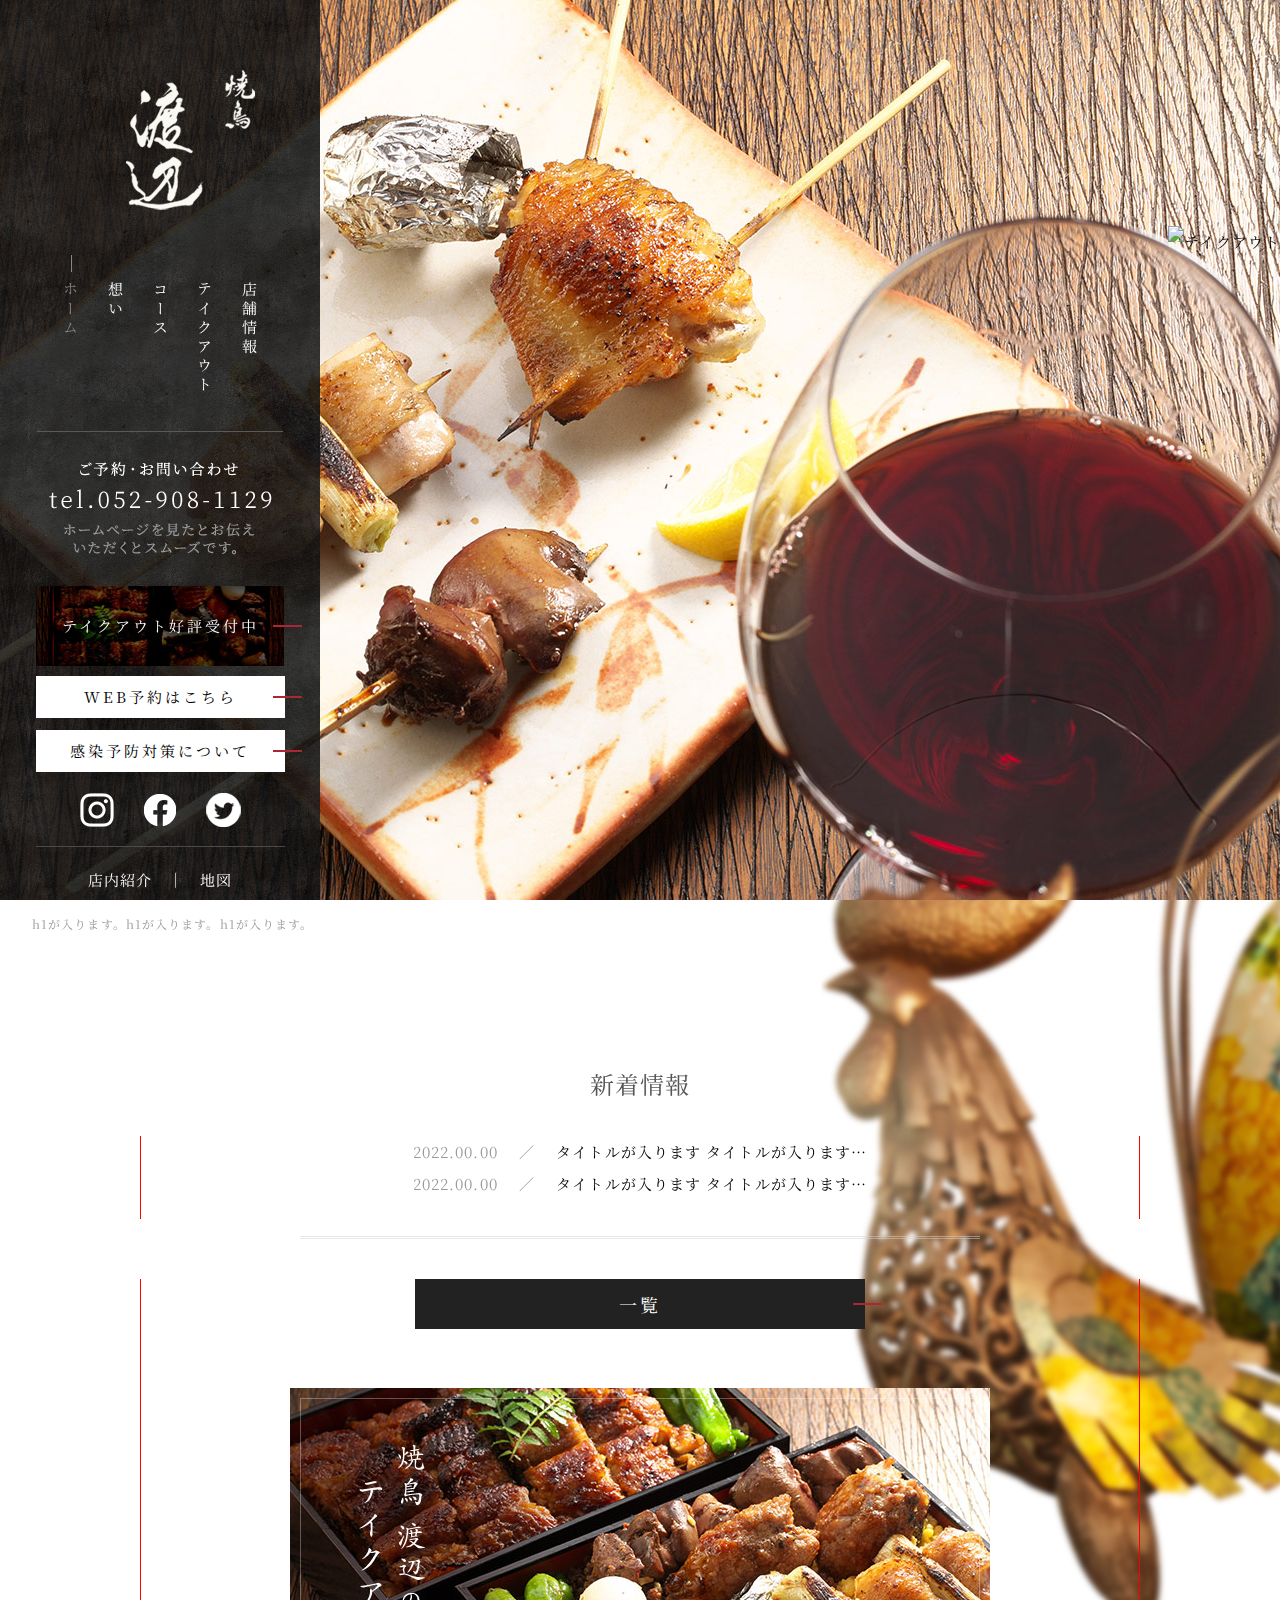
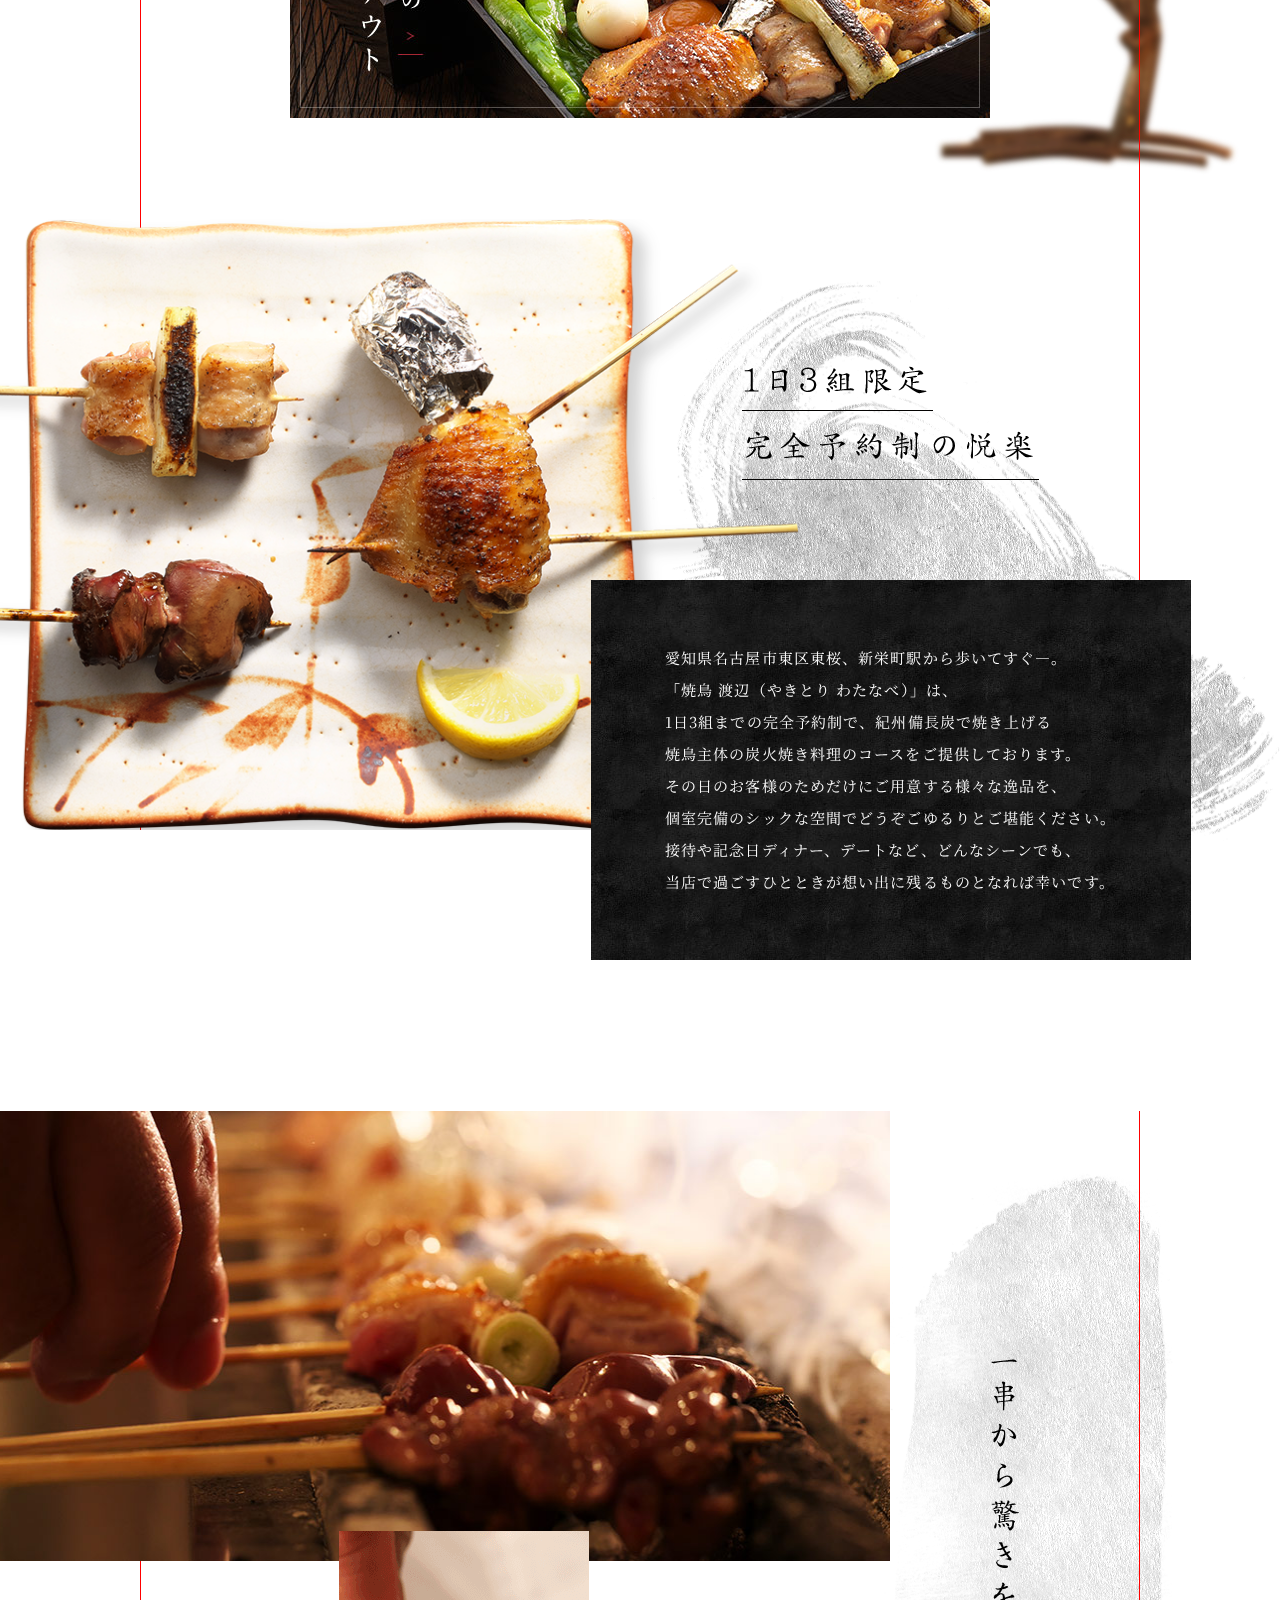
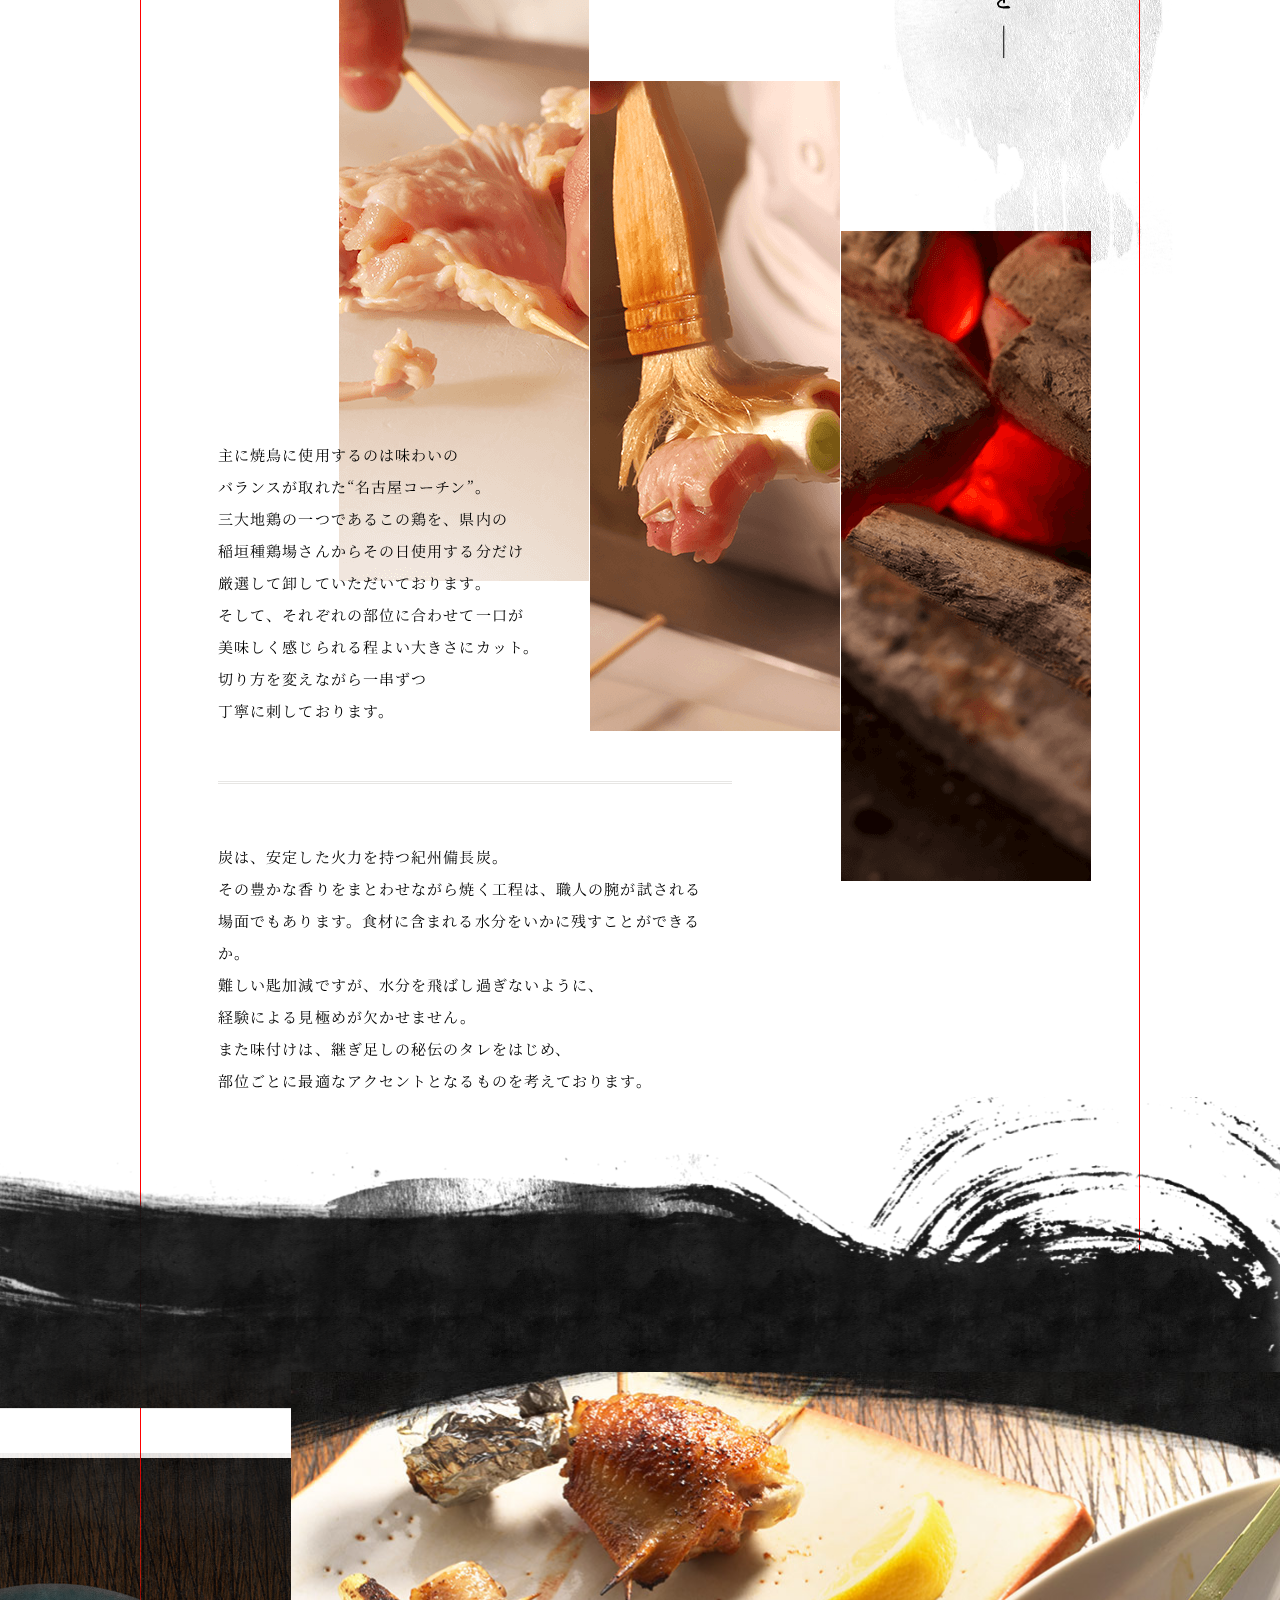
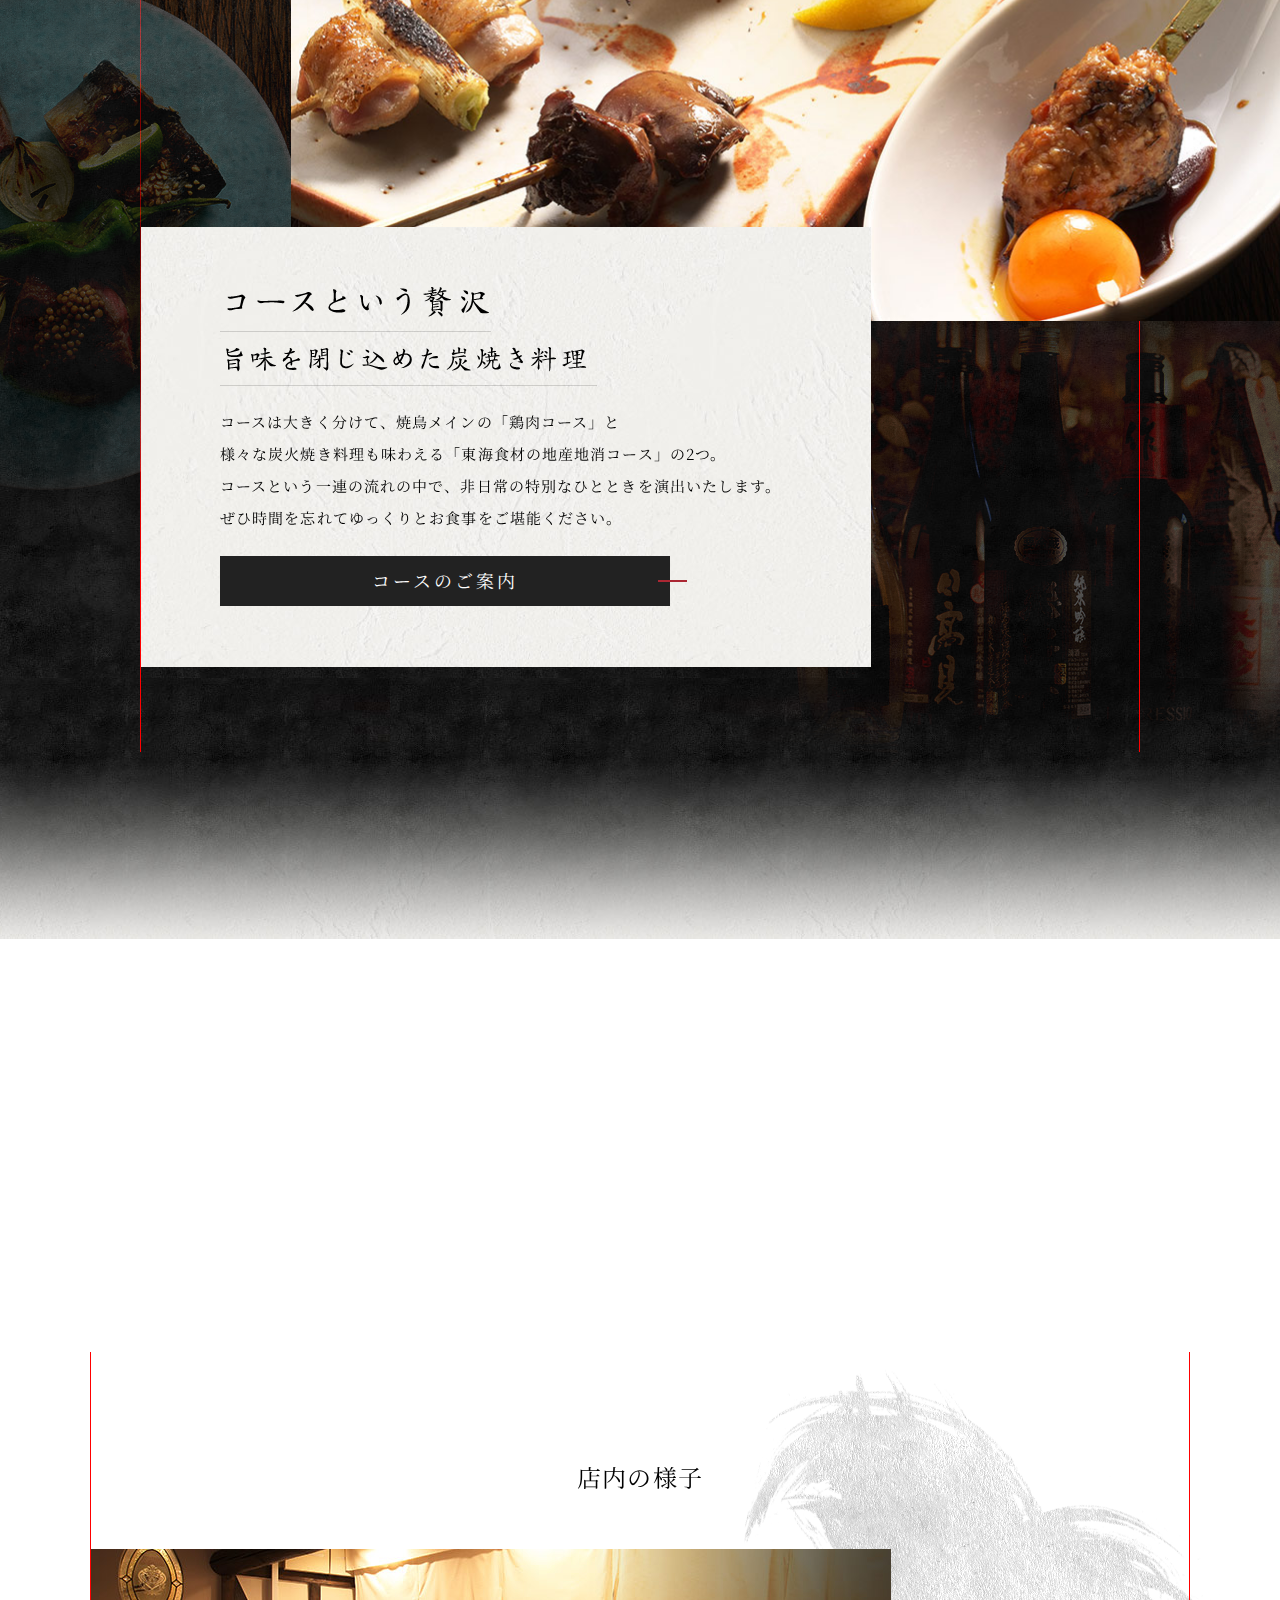
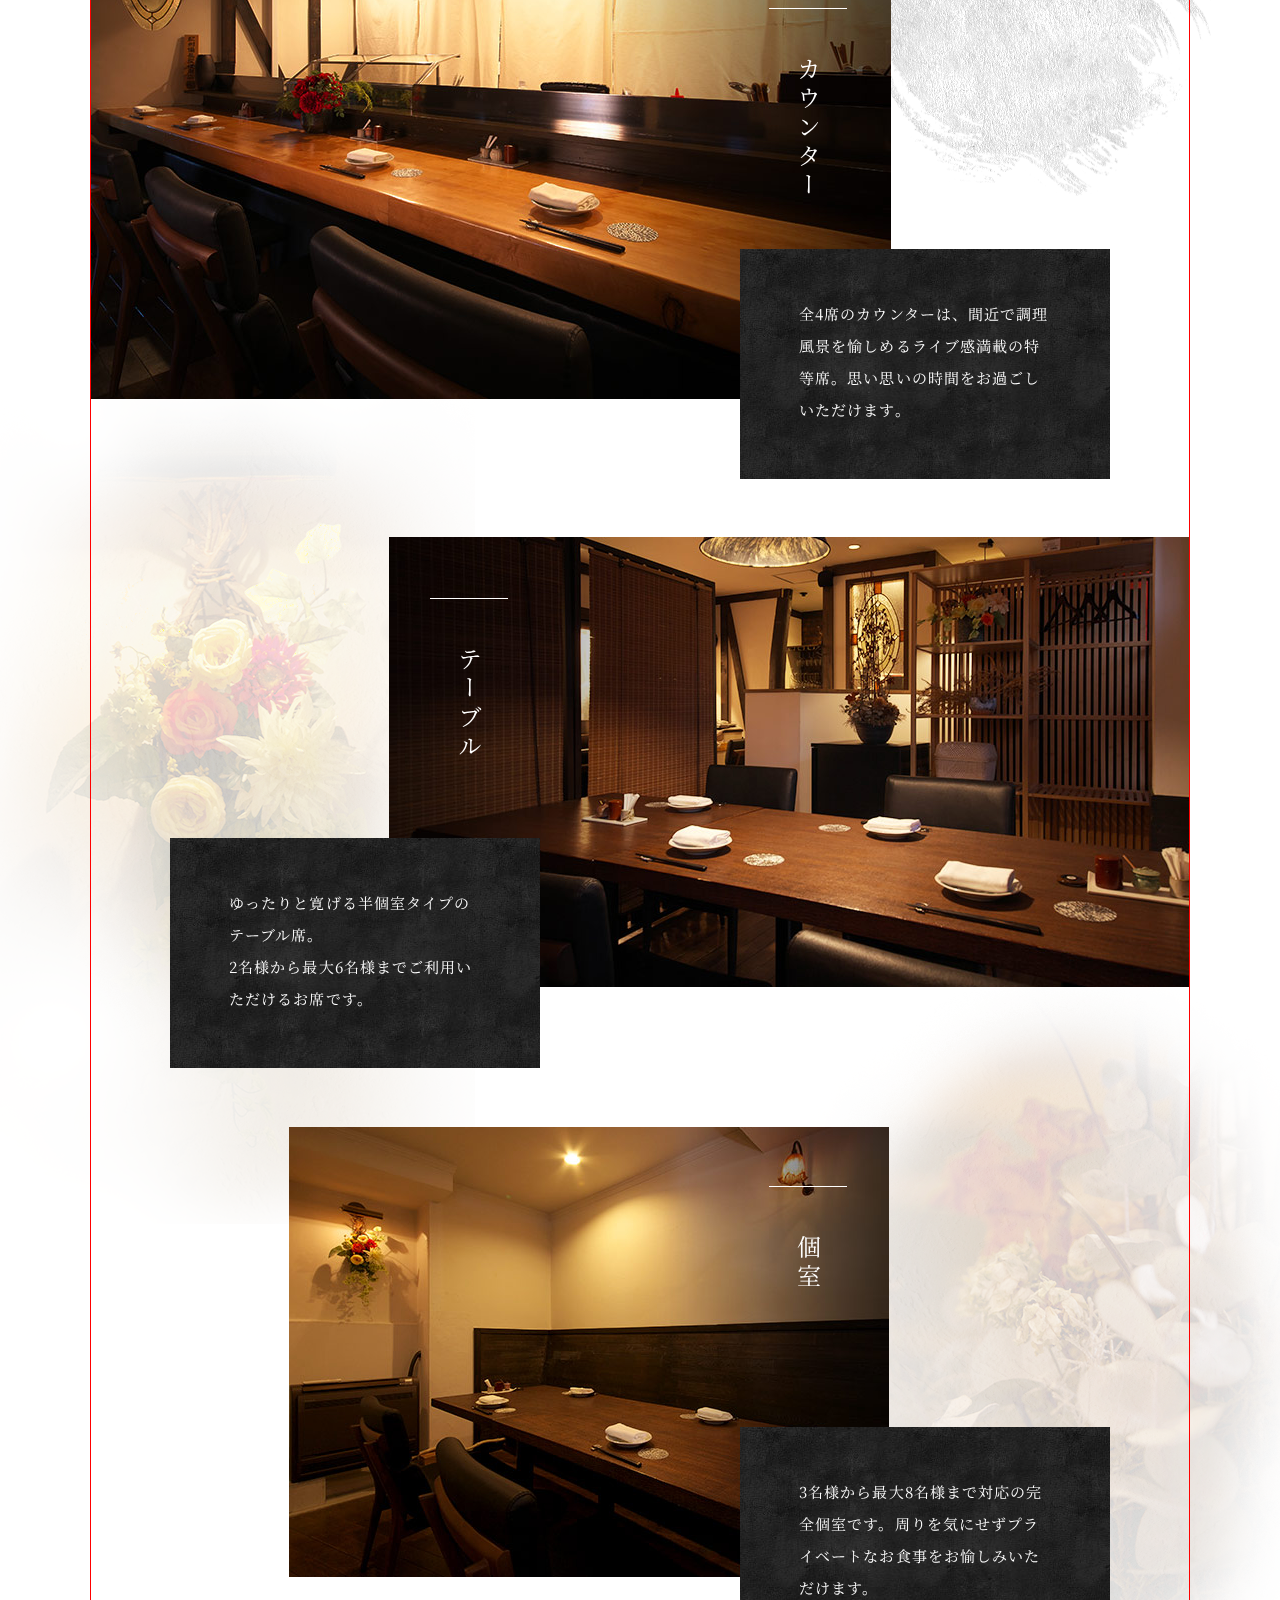
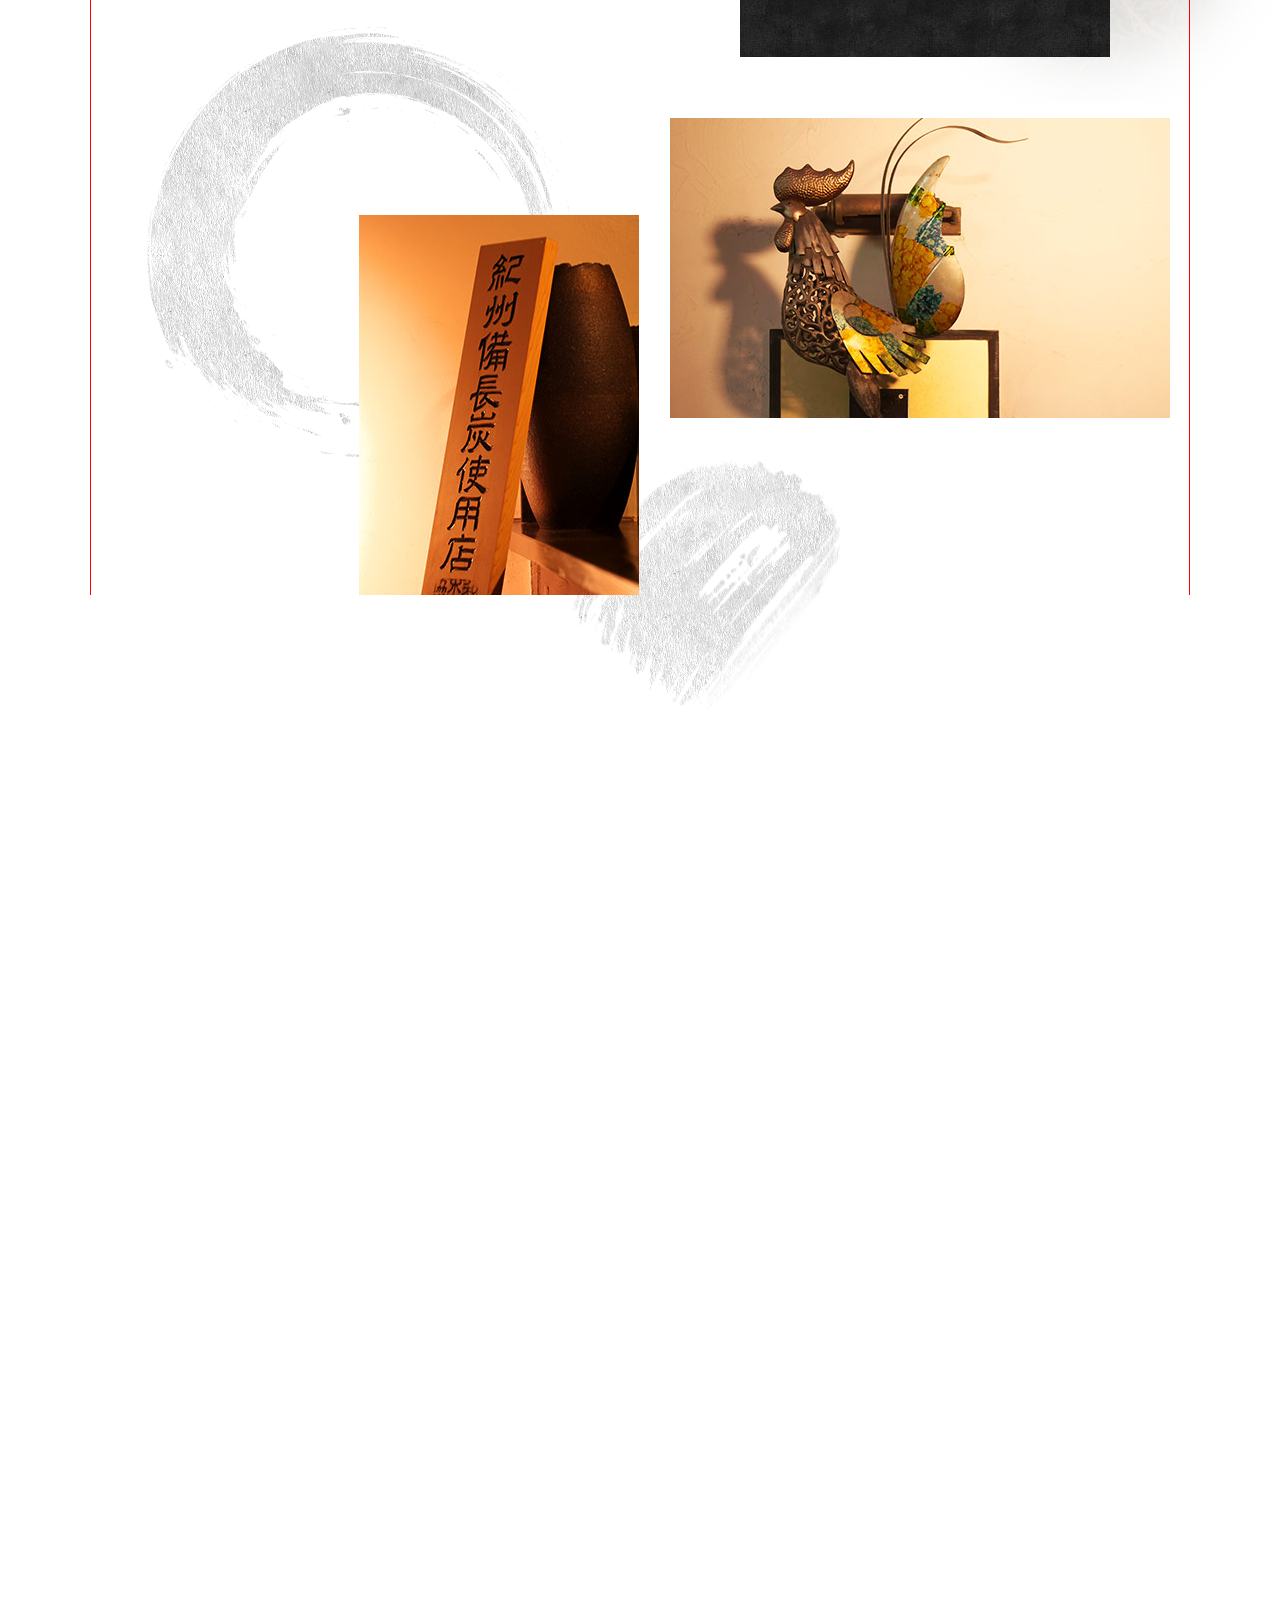
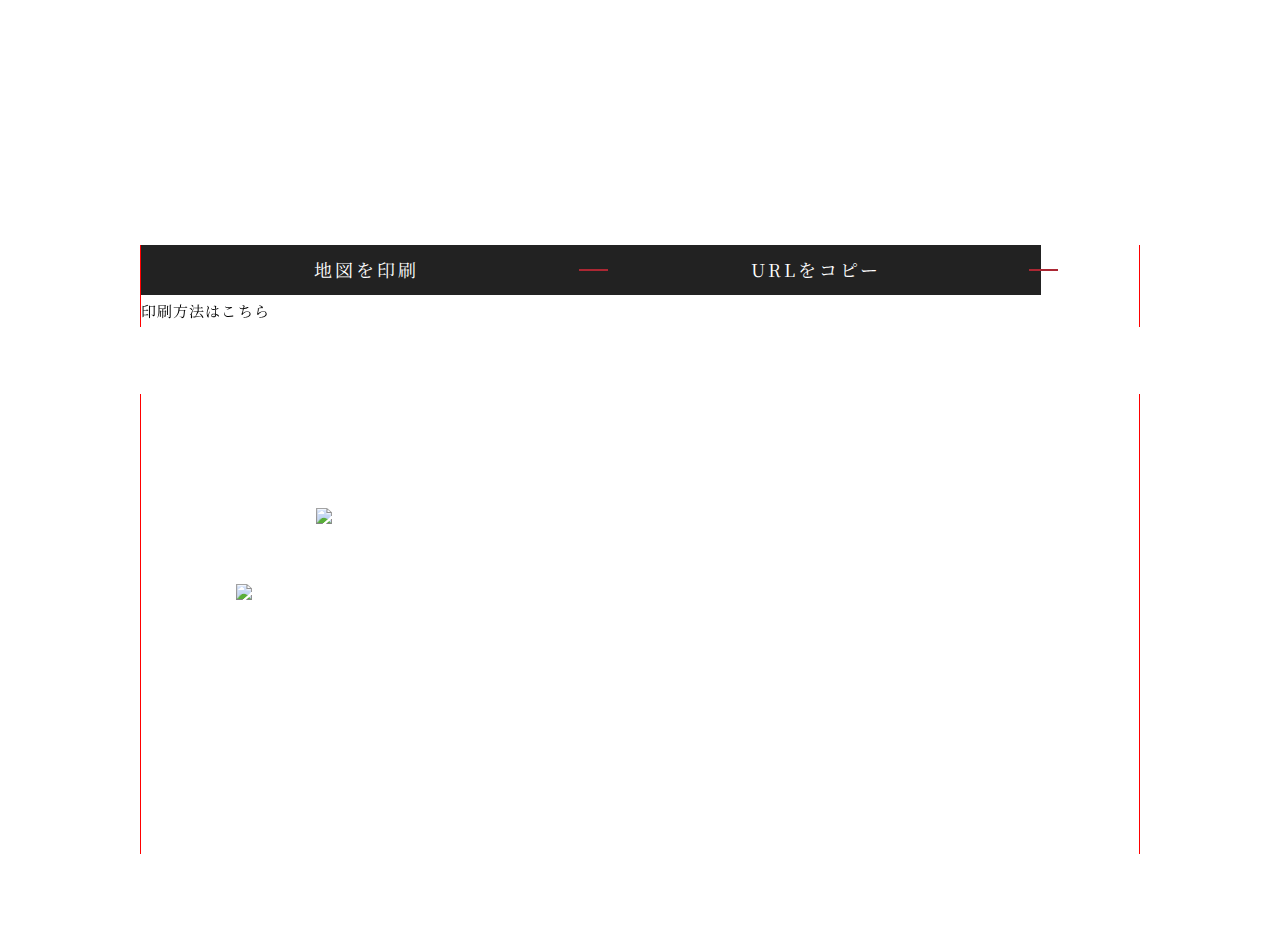
==== commit 33e67826: "as" ====
--- a/index.html
+++ b/index.html
@@ -313,6 +313,48 @@
 					</div>
 				</div>
 			</div>
+			<div id="sec4">
+				<div class="bg_parallax">
+					<div class="img_parallax">
+						<picture>
+							<source media="(min-width: 768px)" srcset="./shared/img/index/sec4_img1.jpg">
+							<img src="./shared/img/index/sec4_img1_sp.jpg" alt="店内" width="700" height="650">
+						</picture>
+					</div>
+				</div>
+			<div class="wrap">
+					<h2 class="txt-center">店内の様子</h2>
+					<div class="sec4-slide">
+						<div class="sec4-slide-inner">
+							<div class="slide slide1">
+								<div class="sec4-img2"><img src="./shared/img/index/sec4_img2.jpg" alt="カウンター" width="800" height="450"></div>
+								<div class="slide-box-txt slide-box-txt1">
+									<h3 class="txt-center txt-vertical-pc">カウンター</h3>
+									<p>全4席のカウンターは、間近で調理風景を愉しめるライブ感満載の特等席。思い思いの時間をお過ごしいただけます。 </p>
+								</div>
+							</div>
+							<div class="slide slide2">
+								<div class="sec4-img3"><img src="./shared/img/index/sec4_img3.jpg" alt="テーブル"></div>
+								<div class="slide-box-txt slide-box-txt2">
+									<h3 class="txt-center txt-vertical-pc">テーブル</h3>
+									<p>ゆったりと寛げる半個室タイプのテーブル席。<br>2名様から最大6名様までご利用いただけるお席です。</p>
+								</div>
+							</div>
+							<div class="slide slide3">
+								<div class="sec4-img4"><img src="./shared/img/index/sec4_img4.jpg" alt="個室"></div>
+							<div class="slide-box-txt slide-box-txt1">
+									<h3 class="txt-center txt-vertical-pc">個室</h3>
+									<p>3名様から最大8名様まで対応の完全個室です。<br class="sp">周りを気にせずプライベートなお食事をお愉しみいただけます。</p>
+							</div>
+							</div>
+						</div>
+					</div>
+					<div class="sec4-group">
+						<p class="right"><img src="./shared/img/index/sec4_img5.jpg" alt="鶏"></p>
+						<p class="left"><img src="./shared/img/index/sec4_img6.jpg" alt="看板"></p>
+					</div>
+			</div>
+			</div>
 
 			<!-- <div id="sec4">
 				<div class="wrap">
@@ -498,19 +540,46 @@
 					$(this).slick("slickPlay");
 				});
 
-			$(".slick-fade")
+			// $(".sec4-slide-inner")
+			// 	.slick({
+			// 		fade: true,
+			// 		autoplay: true,
+			// 		arrows: false,
+			// 		dots: true,
+			// 		pauseOnHover: false,
+			// 		pauseOnFocus: false,
+			// 		speed: 1000,
+			// 	})
+			// 	.on("touchstart", function () {
+			// 		$(this).slick("slickPlay");
+			// 	});
+		function createSlick() {
+			// carousel chỉ chạy ở sp
+			$(".sec4-slide-inner")
+				.not(".slick-initialized")
 				.slick({
+					dots: false,
+					infinite: true,
+					arrows: true,
+					autoplay: false,
 					fade: true,
-					autoplay: true,
-					arrows: false,
-					dots: true,
-					pauseOnHover: false,
-					pauseOnFocus: false,
 					speed: 1000,
-				})
-				.on("touchstart", function () {
-					$(this).slick("slickPlay");
+					responsive: [
+						{
+							breakpoint: 9999,
+							settings: "unslick",
+						},
+						{
+							breakpoint: 767,
+							settings: "getslick",
+						},
+					],
 				});
+		}
+		createSlick();
+		$(window).resize(function () {
+			createSlick();
+		});
 			/*  const controller = new ScrollMagic.Controller()
 new ScrollMagic.Scene({
 triggerElement: ".slick-fade",
--- a/shared/css/shared.css
+++ b/shared/css/shared.css
@@ -1067,6 +1067,7 @@
 
 .bg_parallax {
   position: relative;
+  height: 600px;
 }
 
 .img_parallax {
--- a/shared/css/index.css
+++ b/shared/css/index.css
@@ -342,190 +342,208 @@
 }
 
 #sec4 {
-  background: url("../img/index/sec4_top_sp.jpg") no-repeat top center/100% auto, url("../img/index/bg4_bg_sp.jpg") repeat-y top center/100% auto;
-  padding: 15vw 0 10vw;
+  background: url(../img/index/sec4_bg_sp.png) no-repeat bottom center/100% auto;
+}
+@media only screen and (max-width: 767px) {
+  #sec4 .img_parallax img {
+    height: 60vh !important;
+    top: 36vw;
+  }
+}
+#sec4 .slick-arrow {
+  height: 32px;
+  top: 32vw;
+  bottom: auto;
+}
+#sec4 .slick-next {
+  right: 5%;
+}
+#sec4 .slick-prev {
+  left: 5%;
+}
+#sec4 .wrap {
+  padding: 17vw 0 30vw;
 }
 #sec4 h2 {
-  margin: 0 auto 6vw;
-  width: 46%;
-}
-#sec4 .slick-fade {
-  margin: auto;
-  width: 75%;
-}
-#sec4 .sec4-txt {
-  margin: 6vw 0 8vw;
-}
-#sec4 .btn-link {
-  margin-bottom: 5vw;
-}
-#sec4 .btn-link i {
-  width: 19px;
-  margin-right: 10px;
-}
-#sec4 .sec4-tel {
-  background: rgba(215, 187, 128, 0.3);
-  position: relative;
-  text-align: center;
-  font-size: 3.5vw;
-  font-weight: 500;
-  padding: 6vw 0;
-}
-#sec4 .sec4-tel span:nth-child(2) {
-  justify-content: center;
-  align-items: center;
-  font-size: 223%;
-  line-height: 1;
-  margin-top: 1.5vw;
-}
-#sec4 .sec4-tel span:nth-child(2) i {
-  margin-right: 5px;
-}
-#sec4 .sec4-tel span:nth-child(3) {
-  font-size: 88%;
-  line-height: 1.6;
-  display: block;
-}
-#sec4 .sec4-tel:before {
-  content: "";
-  position: absolute;
-  box-sizing: border-box;
-  border: 1px solid #c5c2bb;
-  text-align: center;
-  top: 7px;
-  left: 7px;
-  width: calc(100% - 14px);
-  height: calc(100% - 14px);
-  pointer-events: none;
+  font-size: 4.8vw;
+  margin-bottom: 12vw;
+  position: relative;
+}
+#sec4 h2:after {
+  content: "";
+  position: absolute;
+  width: 66%;
+  right: -24%;
+  top: -4vw;
+  height: 100vw;
+  background: url(../img/index/sec4_deco1.png) no-repeat top center/100% auto;
+  z-index: -1;
+}
+#sec4 .sec4-slide .slide .slide-box-txt {
+  background: url(../img/index/sec4_deco2.jpg);
+  color: #fff;
+  margin: -12vw 8% 0;
+  padding: 7vw 9%;
+  position: relative;
+}
+#sec4 .sec4-slide .slide .slide-box-txt h3 {
+  font-size: 4.8vw;
+  position: relative;
+  margin-bottom: 10vw;
+}
+#sec4 .sec4-slide .slide .slide-box-txt h3:after {
+  content: "";
+  position: absolute;
+  bottom: -5vw;
+  height: 1px;
+  left: 50%;
+  transform: translateX(-50%);
+  width: 20%;
+  background: #fff;
+}
+#sec4 .sec4-slide .slide .slide-box-txt p {
+  line-height: 2;
+}
+#sec4 .sec4-slide .slide img {
+  height: 70vw;
+  width: 100%;
+}
+#sec4 .sec4-group {
+  margin-top: 13vw;
+}
+#sec4 .sec4-group .right {
+  width: 72%;
+  margin-left: 40%;
+}
+#sec4 .sec4-group .left {
+  width: 40%;
+  margin-left: 16%;
+  margin-top: 5vw;
 }
 @media only screen and (min-width: 768px) {
   #sec4 {
-    background: url("../img/index/sec4_top.jpg") no-repeat top center, url("../img/shared/bg4.jpg") repeat top center;
-    padding: 100px 0 65px;
+    background: unset;
   }
   #sec4 .wrap {
-    z-index: 0;
-  }
-  #sec4 .wrap:before {
-    content: url("../img/index/sec4_deco.jpg");
-    position: absolute;
+    padding: 109px 0px 0px 0px;
+    width: 1100px;
+  }
+  #sec4 h2 {
+    font-size: 24px;
+    margin-bottom: 56px;
+  }
+  #sec4 h2:after {
+    content: url(../img/index/sec4_deco1.png);
+    width: 483px;
+    right: -31px;
+    top: -92px;
+    height: 440px;
+    background: unset;
+  }
+  #sec4 .sec4-slide .slide  { 
+    position: relative;
+  }
+  #sec4 .sec4-slide .slide2 {
+    margin-top: 58px;
+    position: relative;
+  }
+  #sec4 .sec4-slide .slide2::after {
+    content: url(../img/index/sec4_deco3.png);
+    position: absolute;
+    top: -140px;
+    left: -135px;
+    z-index: -2;
+  }
+
+  #sec4 .sec4-slide .slide2 .slide-box-txt2 h3 {
+    top: 111px;
+    right: 365px;
+  }
+  #sec4 .sec4-slide .slide3 {
+    margin-top: 59px;
+    position: relative;
+  }
+  #sec4 .sec4-slide .slide3::after {
+    content: url(../img/index/sec4_deco4.png);
+    position: absolute;
+    top: -195px;
+    right: -97px;
+    z-index: -2;
+  }
+  #sec4 .sec4-slide .slide .sec4-img3 { 
+    margin: 0 0 0 0;
+    position: relative;z-index: -1;
+  }
+  #sec4 .sec4-slide .slide .sec4-img3 img { 
+    display: block;
+    margin-left: auto;
+  }
+  #sec4 .sec4-slide .slide .sec4-img4 {
+    position: relative;
     z-index: -1;
-    top: 39px;
-    right: 18px;
-  }
-  #sec4 h2 {
-    margin: 0 100px 25px auto;
-    width: 315px;
-  }
-  #sec4 .slick-fade {
-    position: absolute;
-    top: -2px;
-    left: -79px;
-    width: 518px;
-  }
-  #sec4 .slick-dots {
+    margin-left: 198px;
+  }
+  #sec4 .sec4-slide .slide .slide-box-txt {
+    padding: 49px 59px;
+    margin: 0px 0px 0px 0px;
+    width: 370px;
+    height: 230px;
+    position: unset;
+  }
+  #sec4 .sec4-slide .slide .slide-box-txt p {
+    line-height: 32px;
+  }
+  #sec4 .sec4-slide .slide .slide-box-txt1 {
+     margin: -150px 79px 0px auto;
+  }
+  #sec4 .sec4-slide .slide .slide-box-txt2 {
+     margin: -149px 0 0 79px;
+  }
+  #sec4 .sec4-slide .slide .slide-box-txt h3 {
+    font-size: 24px;
+    margin-bottom: 0;
+    z-index: 1;
+    position: absolute;
+    top: 107px;
+    right: 365px;
+    letter-spacing: 5px;
+  }
+  #sec4 .sec4-slide .slide .slide-box-txt h3::after {
+    top: -48px;
+    bottom: auto;
+    width: 78px;
+  }
+  #sec4 .sec4-slide .slide2 .slide-box-txt2 h3 {
+    top: 109px;
+    right: auto;
+    left: 362px;
+  }
+  #sec4 .sec4-slide .slide .sec4-img2 img { 
+    position: relative;
+    z-index: -1;
+  }
+  #sec4 .sec4-slide .slide img {
+    height: auto;
+    width: auto;
+  }
+  #sec4 .sec4-group {
+    margin-top: 0;
+    position: relative;
+  }
+  #sec4 .sec4-group::after {
+    content: url(../img/index/sec4_deco5.png);
+    position: absolute;
+    z-index: -1;
+    top: -91px;
+    left: 56px;
+  }
+  #sec4 .sec4-group .right {
+    width: auto;
+    margin: 61px 19px 0px 0px;
     text-align: right;
-    margin-right: -5px;
-    margin-top: 16px;
-  }
-  #sec4 .sec4-info {
-    margin-left: auto;
-    width: 500px;
-  }
-  #sec4 .sec4-txt {
-    margin: 0 55px 27px 32px;
-  }
-  #sec4 .btn-link {
-    margin: 0 0 39px 31px;
-    width: 421px;
-  }
-  #sec4 .btn-link i {
-    width: 28px;
-    margin-right: 8px;
-  }
-  #sec4 .sec4-tel {
-    width: 476px;
-    font-size: 18px;
-    padding: 35px 0 24px;
-  }
-  #sec4 .sec4-tel span:nth-child(2) {
-    margin-top: 2px;
-  }
-  #sec4 .sec4-tel span:nth-child(2) i {
-    width: 34px;
-    margin-top: -3px;
-  }
-}
-
-#sec5 {
-  background: url("../img/index/sec5_bg_sp.jpg") no-repeat top center/100% auto;
-  padding: 9vw 0 0;
-}
-#sec5 .sec5-slide {
-  background: url("../img/index/sec3_bg2.jpg");
-  padding: 8vw 0;
-}
-#sec5 .sec5-slide li {
-  margin: 0 4px;
-  width: 153px;
-}
-@media only screen and (min-width: 768px) {
-  #sec5 {
-    background: none;
-    padding: 10px 0 115px;
-    position: relative;
-    z-index: 0;
-  }
-  #sec5:before {
-    content: "";
-    position: absolute;
-    z-index: -1;
-    background: url("../img/index/sec3_bg2.jpg");
-    width: 50%;
-    height: calc(100% - 58px);
-    right: 0;
-    top: 0;
-    border-bottom-left-radius: 50px;
-  }
-  #sec5 h2 {
-    margin: 0 0 0 24px;
-    width: 395px;
-  }
-  #sec5 .sec5-txt {
-    width: 331px;
-    margin: -195px 118px 20px auto;
-  }
-  #sec5 .sec5-slide {
-    background: none;
-    padding: 0;
-    margin-top: 107px;
-  }
-  #sec5 .sec5-slide li {
-    width: 306px;
-    margin: 0 8px;
-  }
-}
-
-.box-btn {
-  margin: 10vw 0 15vw;
-}
-@media only screen and (min-width: 768px) {
-  .box-btn {
-    width: 880px;
-    justify-content: space-between;
-    margin: 70px auto 40px;
-  }
-  .box-btn .col {
-    width: 421px;
-  }
-  .box-btn .btnprint {
-    text-align: center;
-    margin-top: 5px;
-  }
-  .box-btn .btnprint a {
-    text-decoration: underline;
-  }
-  .box-btn .btnprint a:hover {
-    text-decoration: none;
-  }
-}/*# sourceMappingURL=index.css.map */+  }
+  #sec4 .sec4-group .left {
+    width: auto;
+    margin: -203px 0px 0px 268px;
+  }
+}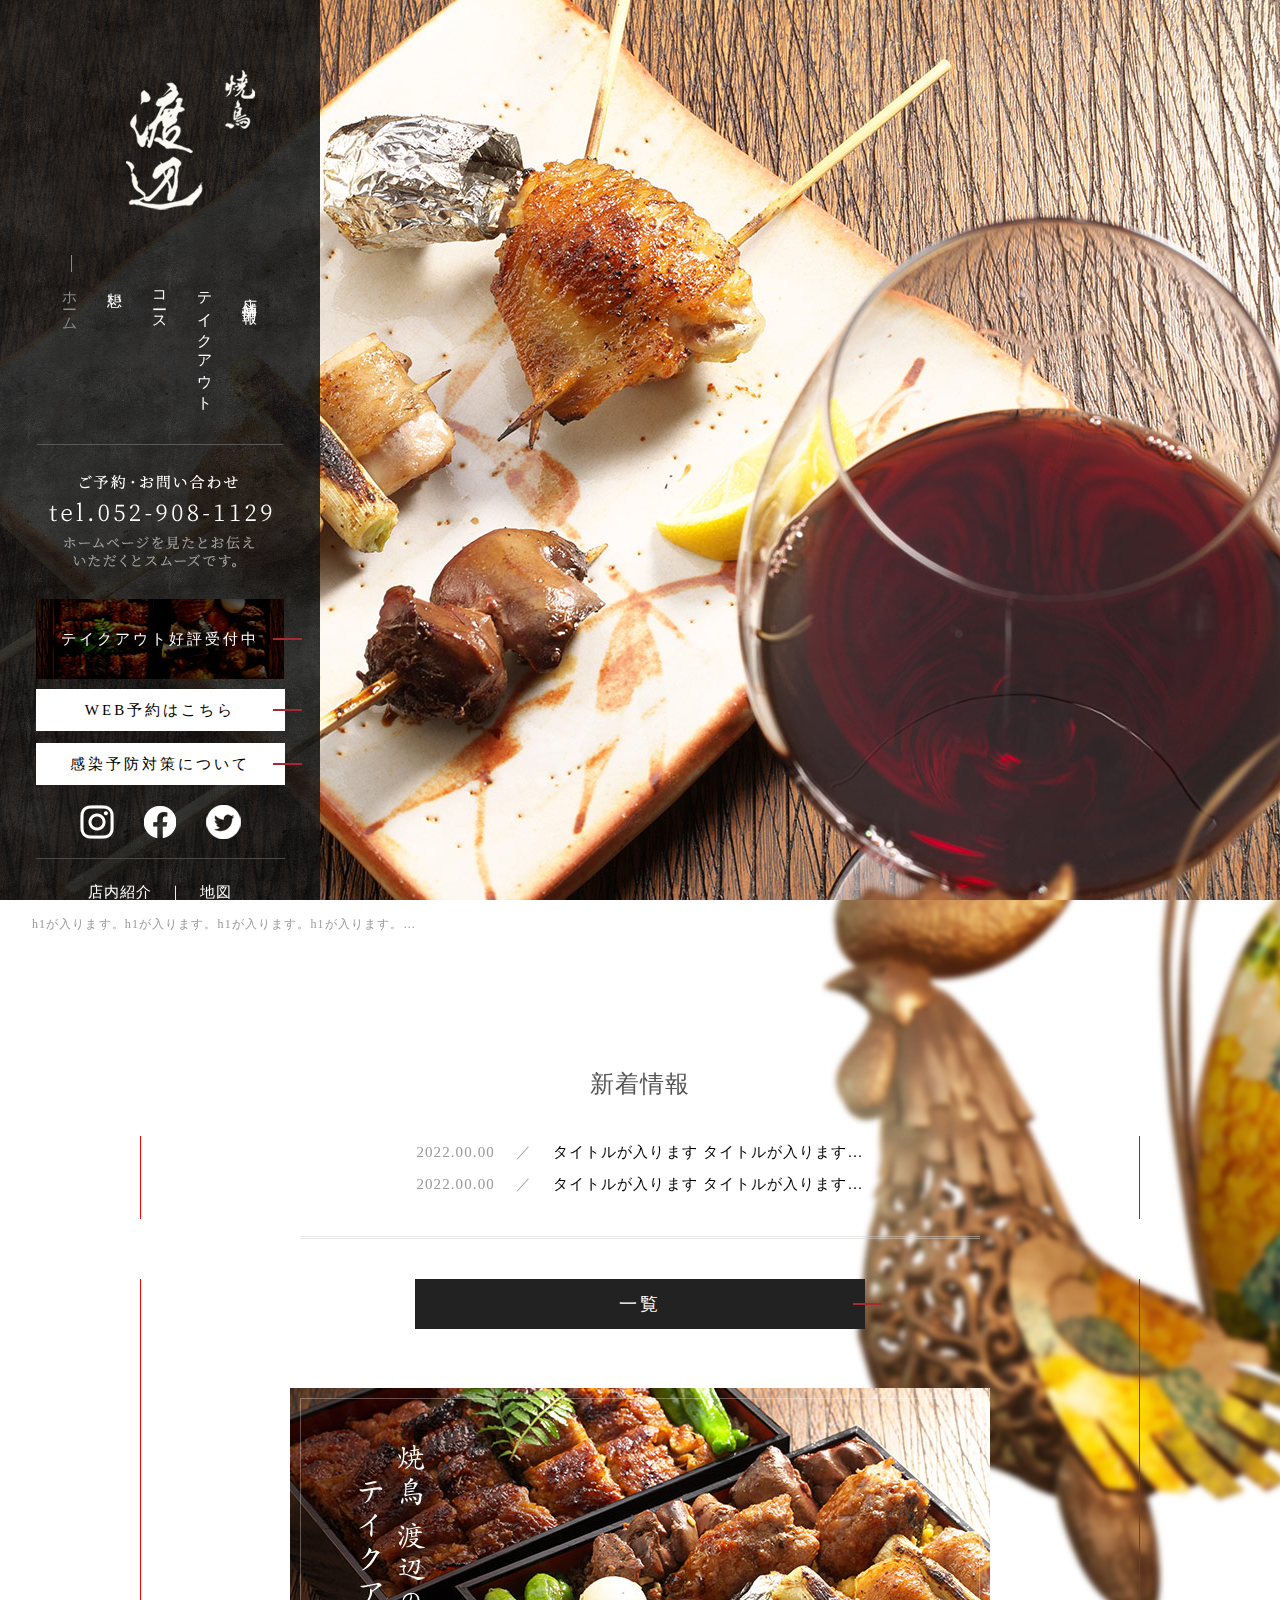
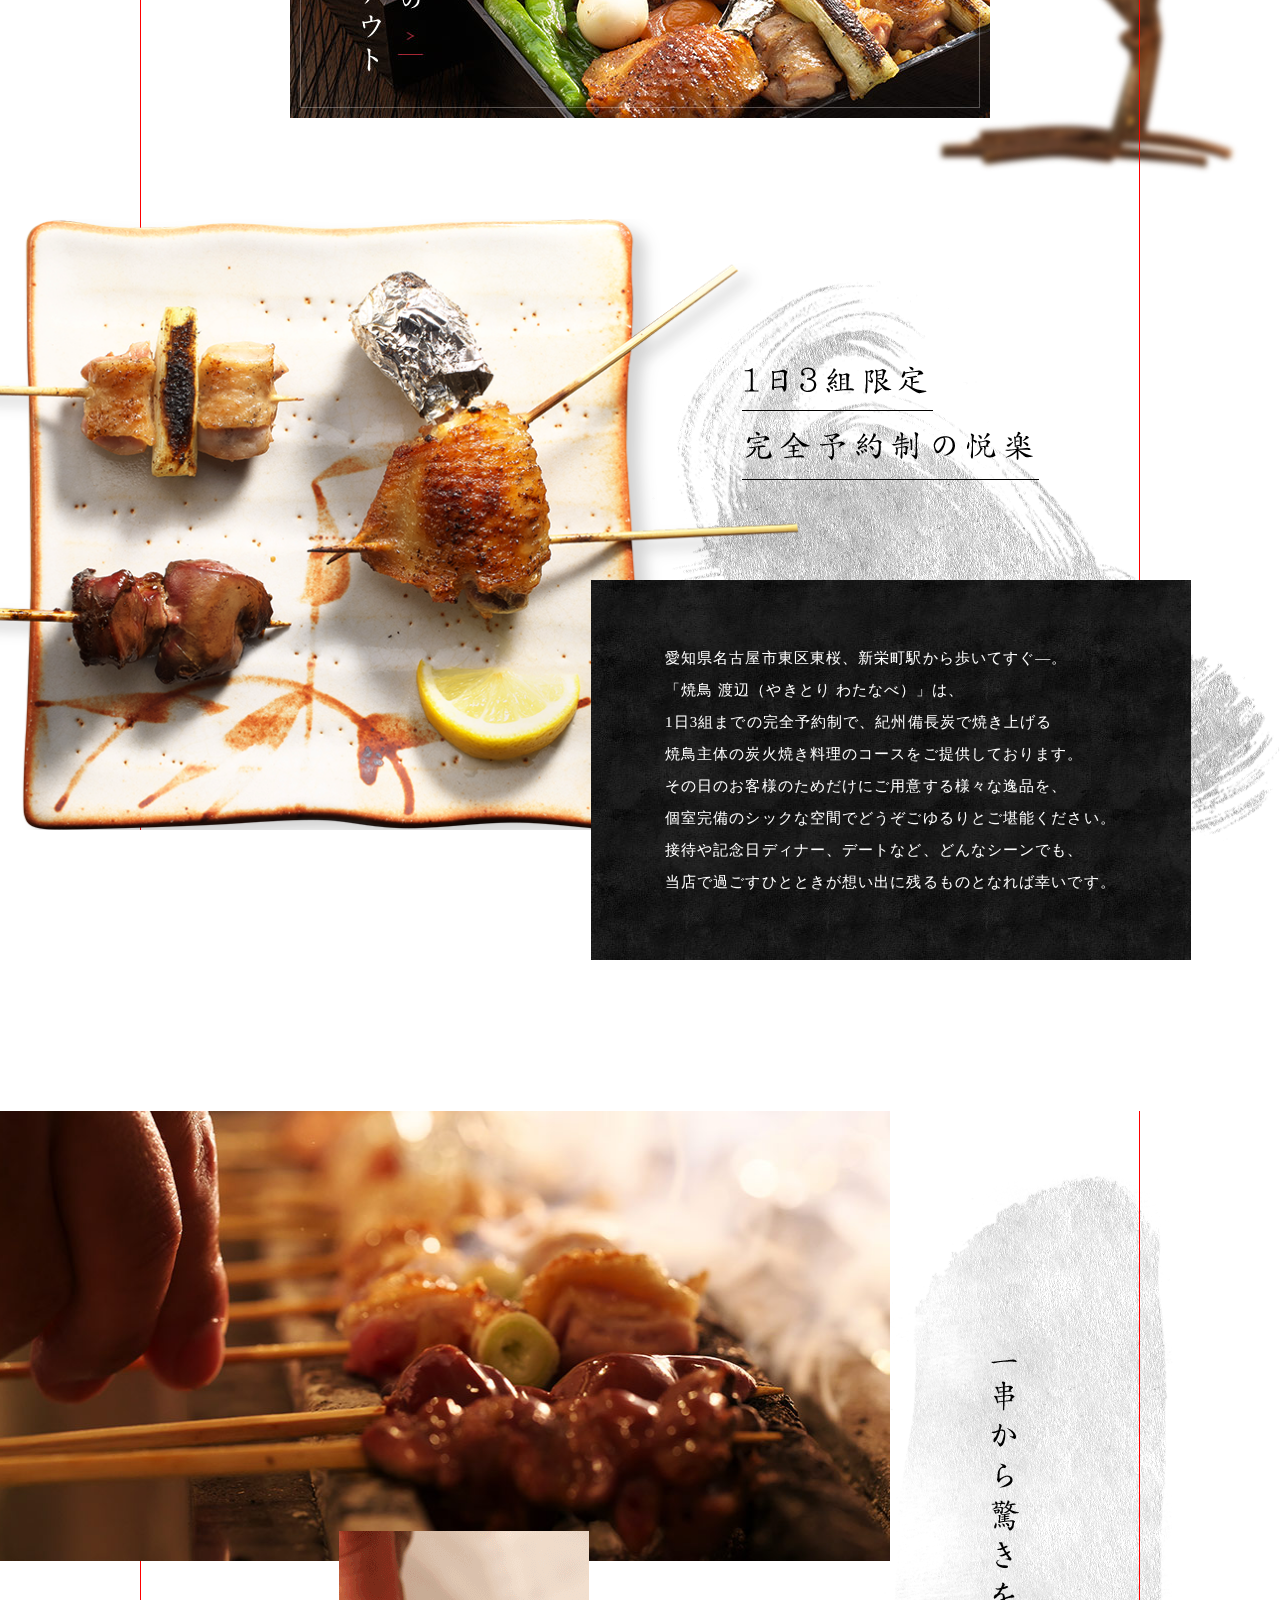
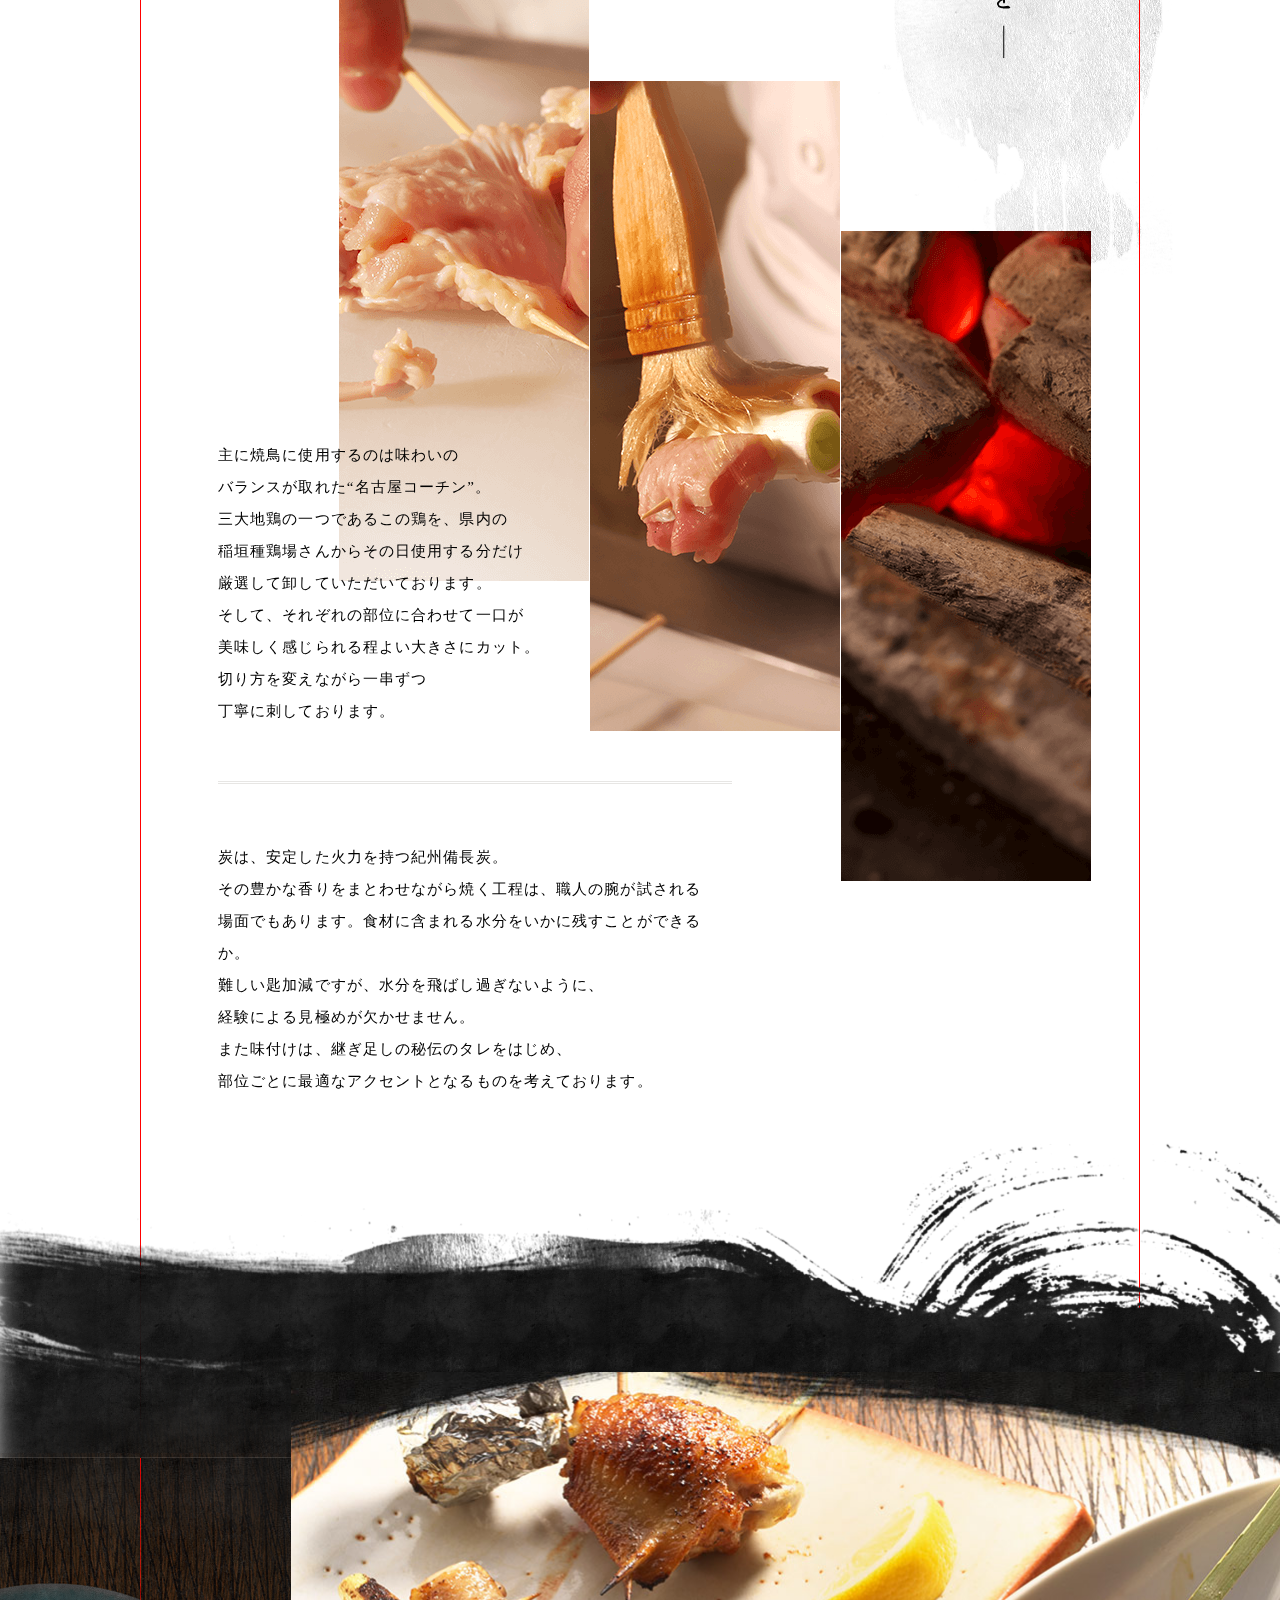
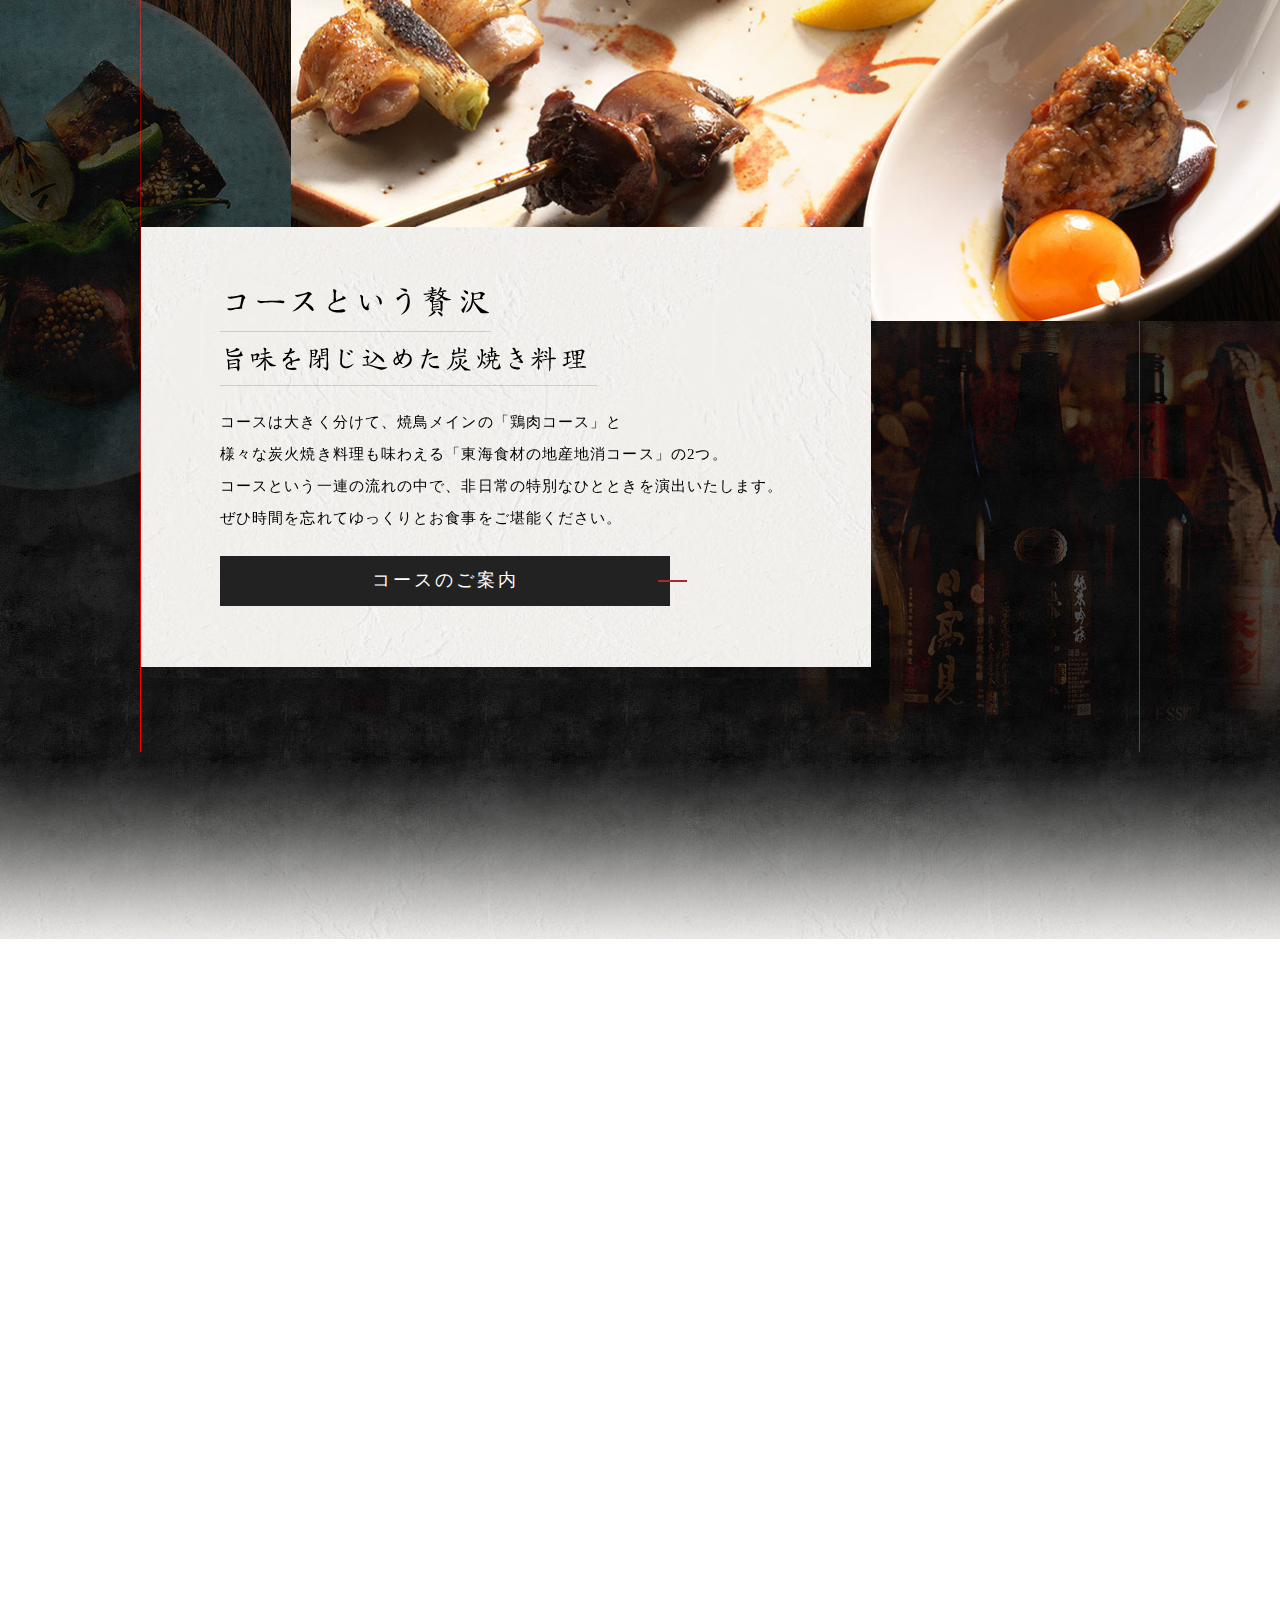
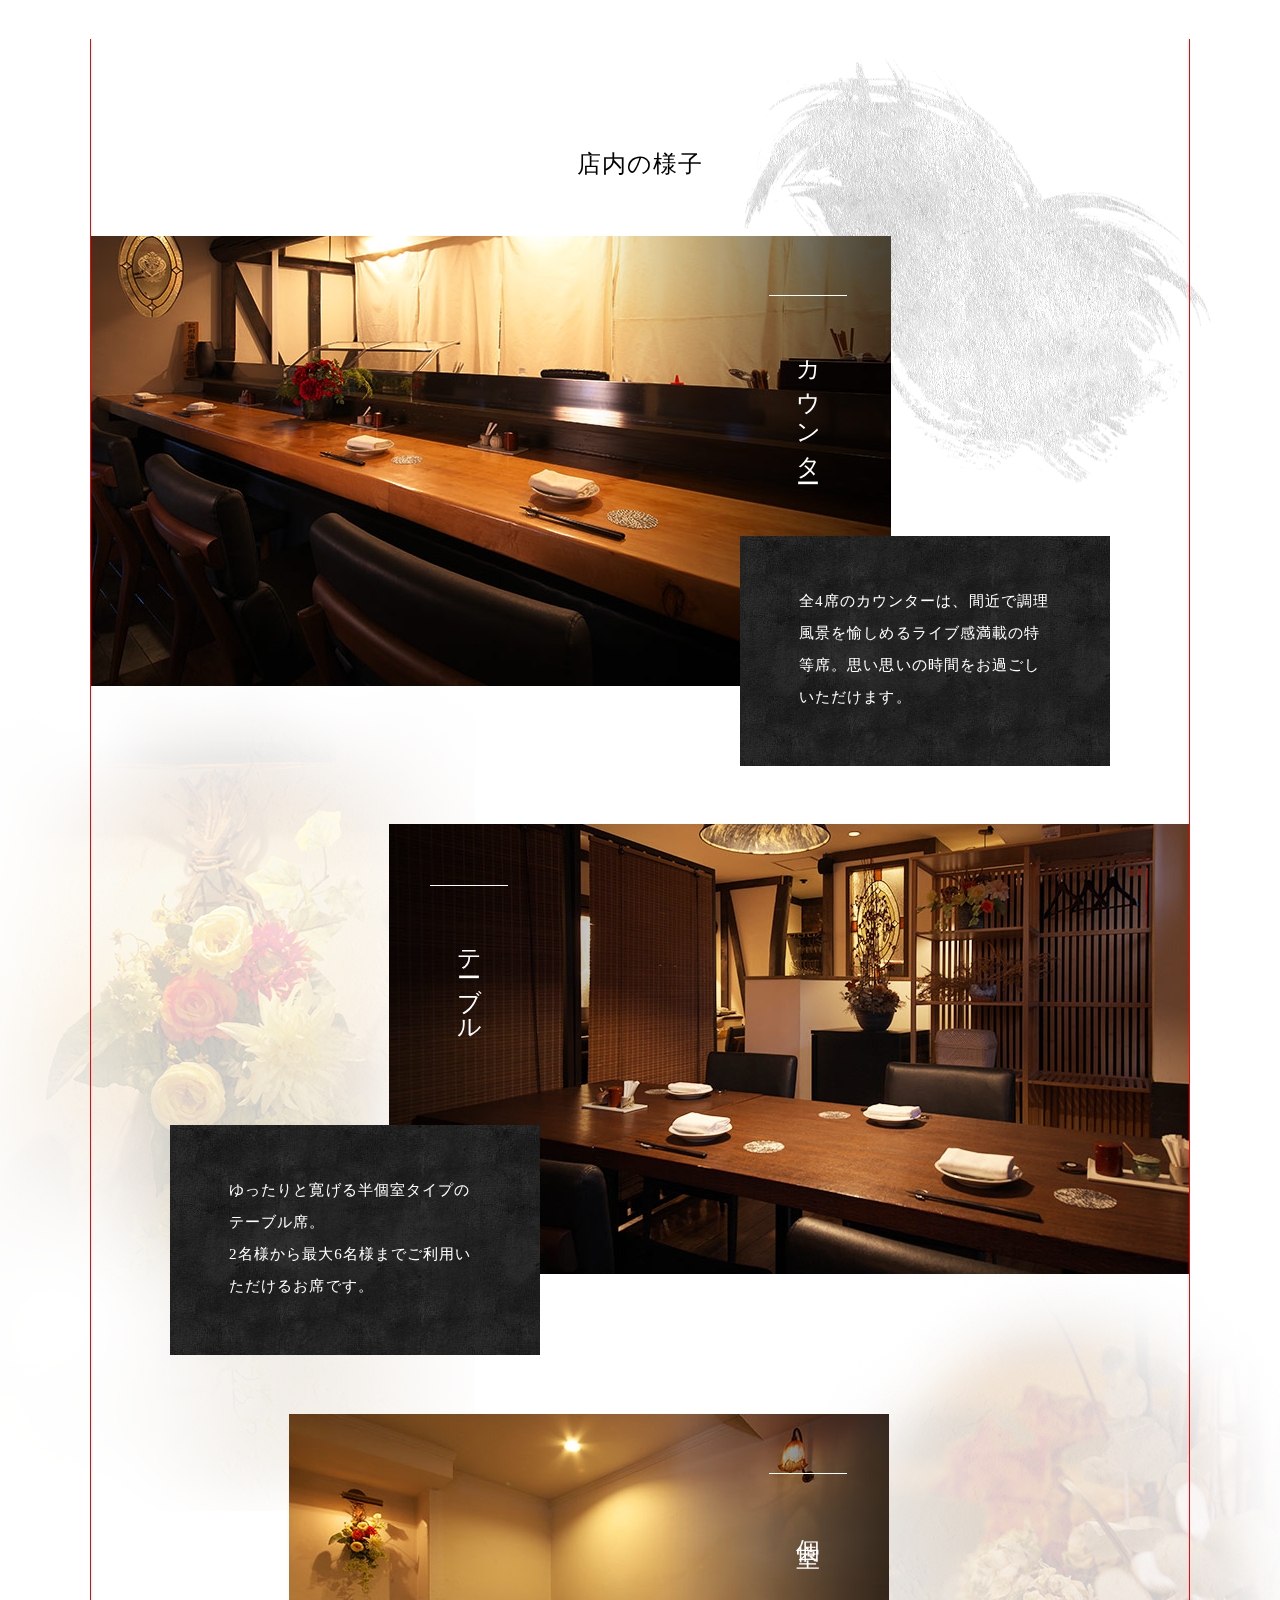
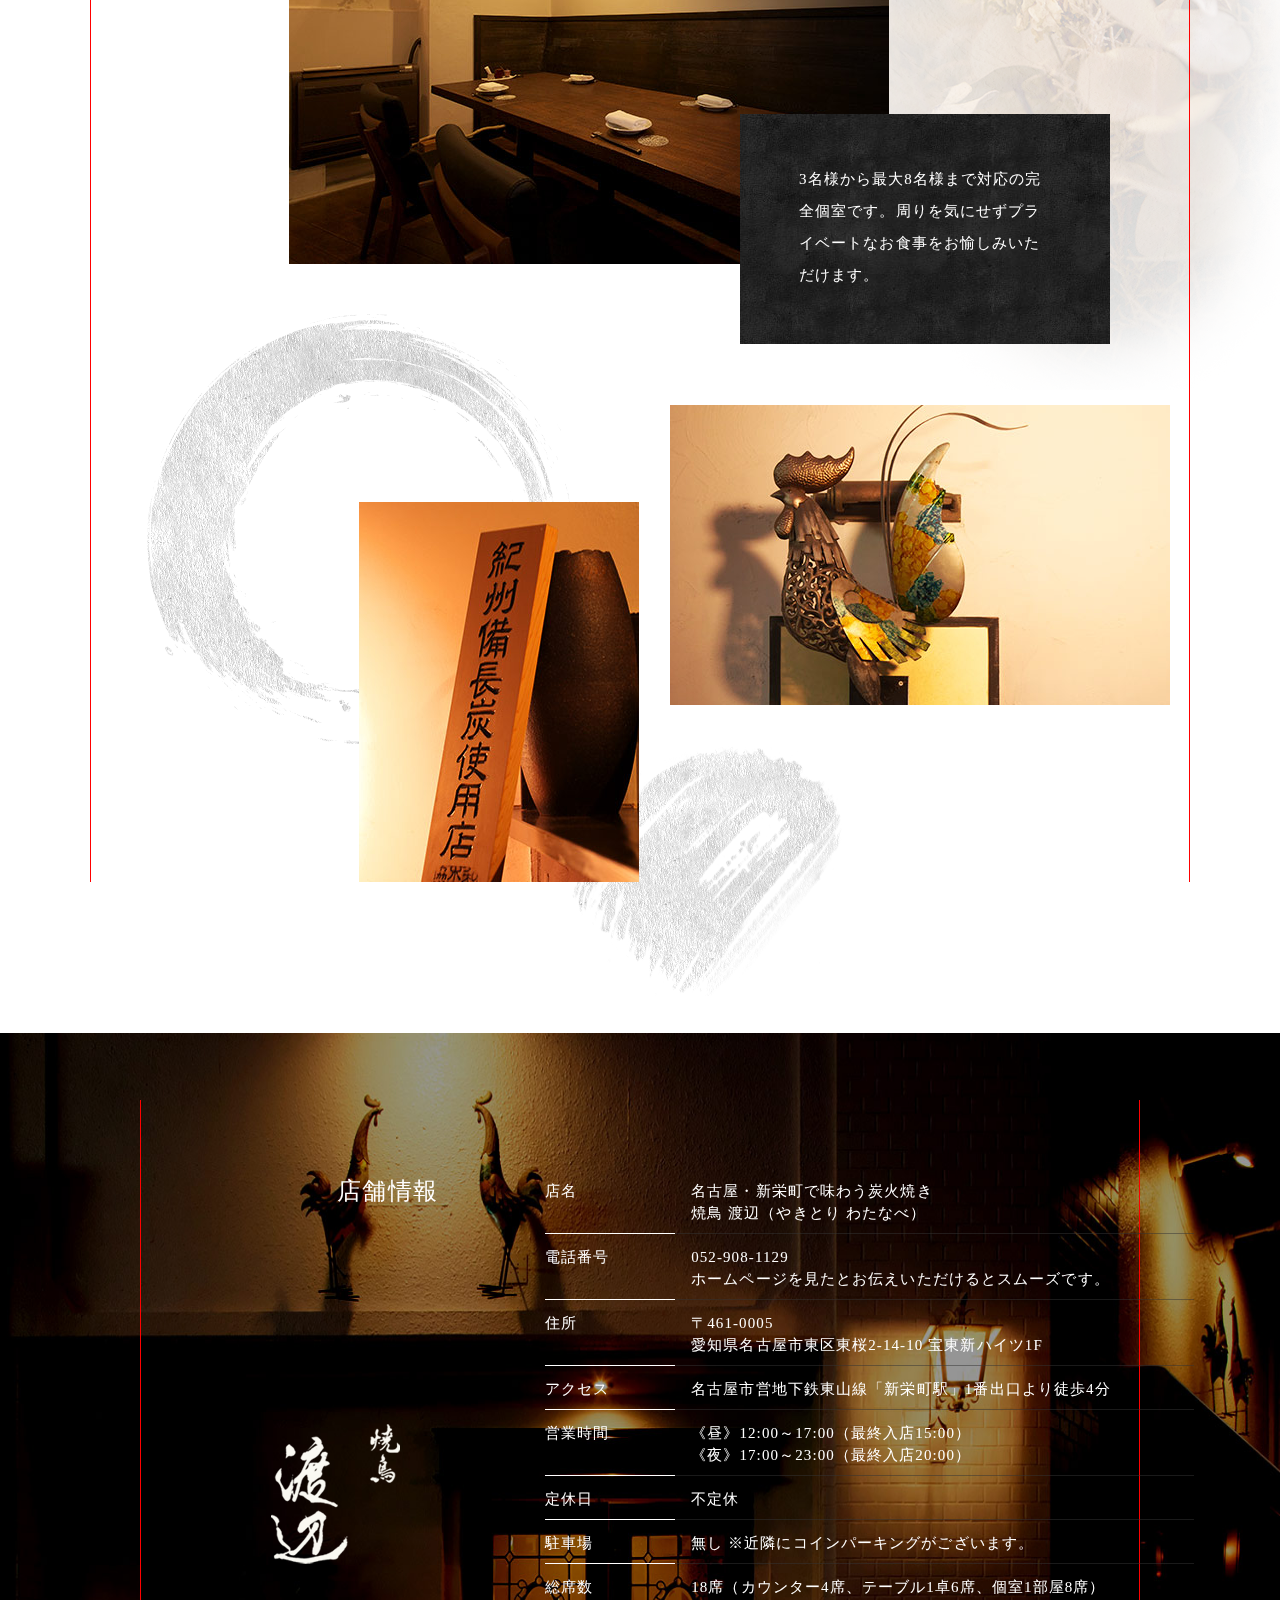
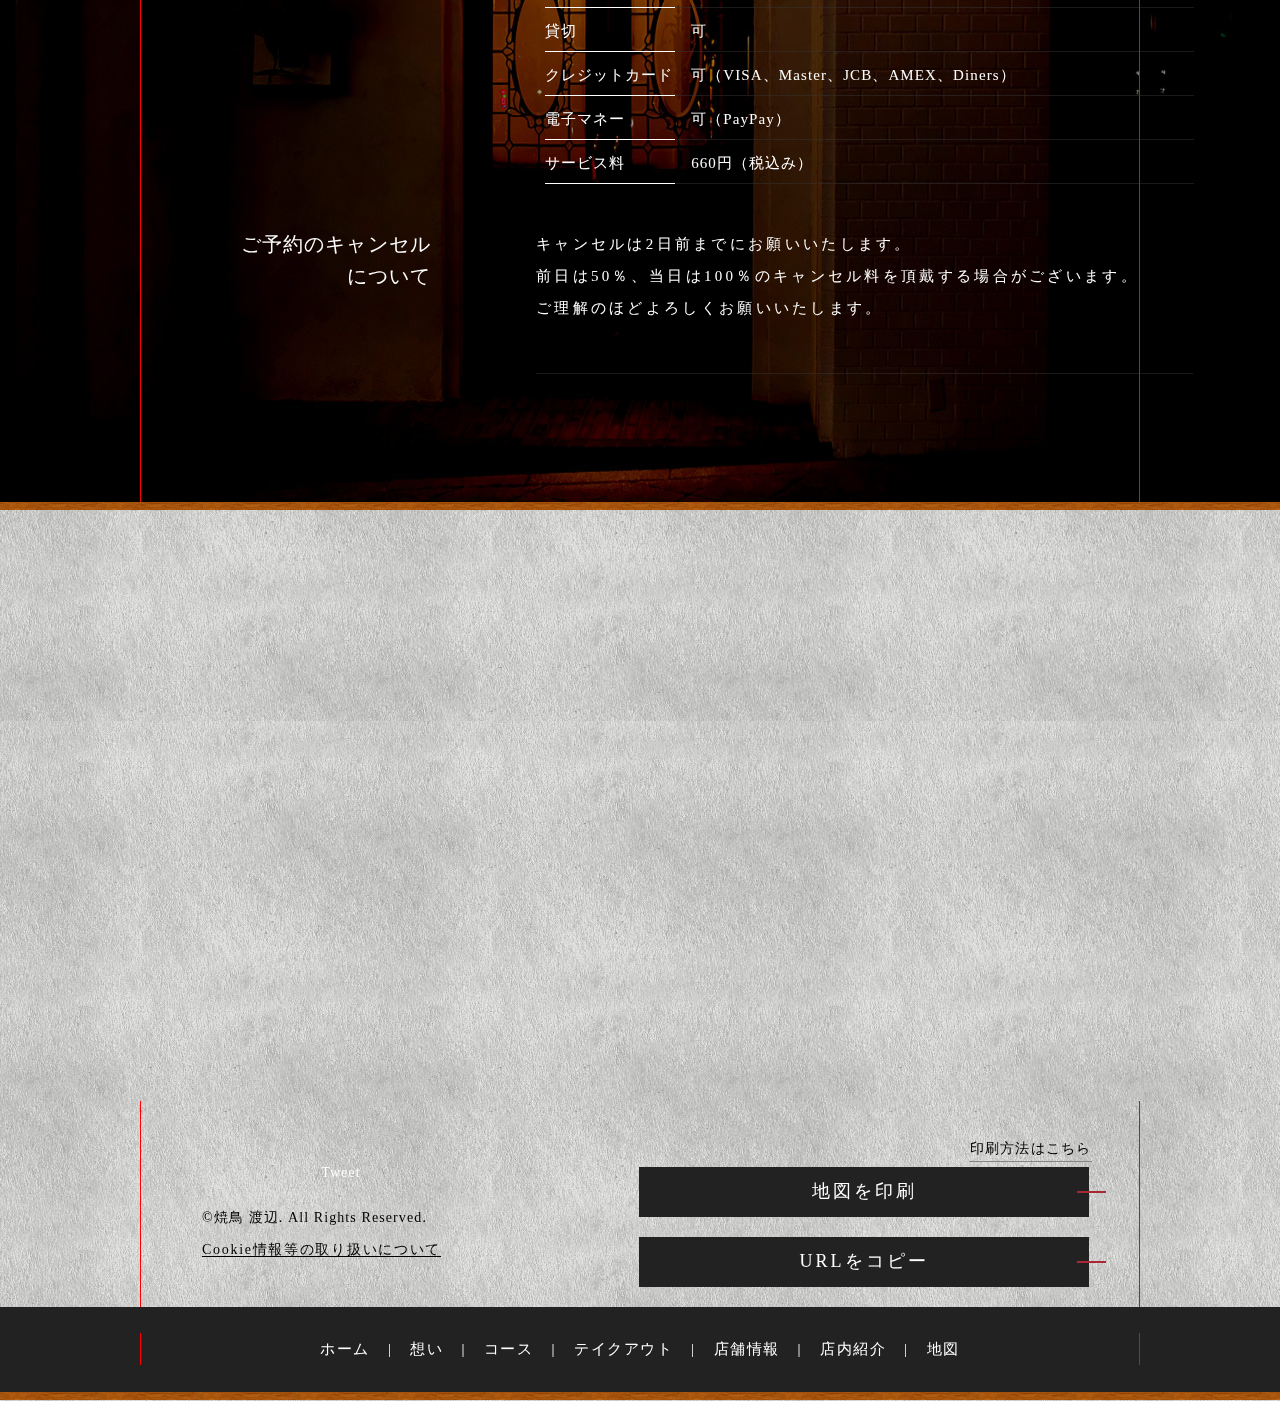
==== commit adad8c21: "xong page index" ====
--- a/index.html
+++ b/index.html
@@ -45,7 +45,7 @@
 	<!--<link rel="stylesheet" href="shared/css/animate.min.css">-->
 	<link rel="stylesheet" href="shared/css/common.css" />
 	<link rel="stylesheet" href="shared/css/slick.min.css" />
-	<!-- <link rel="stylesheet" href="shared/css/remodal.css" /> -->
+	<link rel="stylesheet" href="shared/css/remodal.css" />
 	<link rel="stylesheet" href="shared/css/shared.css" />
 	<link rel="stylesheet" href="shared/css/index.css" />
 
@@ -57,12 +57,14 @@
 
 <body>
 	<main>
-		<div class="hamburger"><span></span></div>
 		<nav id="menu_toggle" class="menu_toggle">
+			<div class="close-menu-toggle">
+				<img src="./shared/img/shared/close.png" alt="close">
+			</div>
 			<div class="inner">
 				<ul class="gnav">
 					<li>
-						<a href="tel:0535921676" class="telhref" onClick="gtag('event','click',{'event_category':'tel','event_label':'header_phone'});">
+						<a href="tel:0529081129" class="telhref" onClick="gtag('event','click',{'event_category':'tel','event_label':'header_phone'});">
 							<img src="./shared/img/shared/header_tel_toggle_sp.png" alt="052-908-1129">
 						</a>
 					</li>
@@ -72,7 +74,7 @@
 					<li><a href="course.html#sec5">テイクアウト</a></li>
 					<li><a href="#footer">店舗情報</a></li>
 					<li class="flex">
-						<a href="index.html#sec4">店内紹介</a><span>　｜　</span><a href="floor.html">地図</a>
+						<a href="index.html#sec4">店内紹介</a><span>　｜　</span><a href="#gmap">地図</a>
 					</li>
 					<li class="no-border">
 						<a href="course.html#sec5" class="btn-link">
@@ -89,10 +91,7 @@
 						<a href="#" target="_blank" rel="nofollow" onClick="gtag('event','click',{'event_category':'Links','event_label':'header_twitter'});"><img src="./shared/img/shared/icon_tweeter.png" alt="Twitter"></a>
 					</li>
 				</ul>
-				<!-- <ul class="gnav2">
-					<li><a href="#gmap">MAP</a></li>
-					<li><a href="/fcblog" target="_blank">最新情報</a></li>
-				</ul> -->
+
 			</div>
 		</nav>
 		<header id="header">
@@ -108,7 +107,7 @@
 					</ul>
 					<ul class="nav2">
 						<li class="txt-center">
-							<a href="tel:0535921676" class="telhref" onClick="gtag('event','click',{'event_category':'tel','event_label':'header_phone'});">
+							<a href="tel:0529081129" class="telhref" onClick="gtag('event','click',{'event_category':'tel','event_label':'header_phone'});">
 								<img src="./shared/img/shared/header_tel_pc.png" alt="052-908-1129">
 							</a>
 						</li>
@@ -122,7 +121,7 @@
 							<a class="btn-link bg-white" href="https://restaurant.ikyu.com/116279/" target="_blank" rel="nofollow" onClick="gtag('event','click',{'event_category':'Links','event_label':'header_reserve'});">WEB予約はこちら</a>
 						</li>
 						<li class="popup">
-							<a class="bg-white d-block txt-center btn-link" href="#popup1" class="unsmooth">感染予防対策について</a>
+							<a class="bg-white d-block txt-center btn-link unsmooth btn" href="#popup1">感染予防対策について</a>
 						</li>
 						<li class="social flex">
 							<a href="https://www.instagram.com/yakitori.watanabe/" target="_blank" rel="nofollow" onClick="gtag('event','click',{'event_category':'Links','event_label':'header_insta'});"><img src="./shared/img/shared/icon_instagram.png" alt="instagram"></a>
@@ -130,7 +129,7 @@
 							<a href="#" target="_blank" rel="nofollow" onClick="gtag('event','click',{'event_category':'Links','event_label':'header_twitter'});"><img src="./shared/img/shared/icon_tweeter.png" alt="Twitter"></a>
 						</li>
 						<li class="flex txt-white">
-							<a href="index.html#sec4">店内紹介</a><span>　｜　</span><a href="floor.html">地図</a>
+							<a href="index.html#sec4">店内紹介</a><span>　｜　</span><a href="#gmap">地図</a>
 						</li>
 					</ul>
 				</div>
@@ -139,7 +138,8 @@
 			<p class="logo sp">
 				<a href="./"><img src="./shared/img/shared/header_logo_sp.png" width="210" height="270" alt="logo" class="non-over" /></a>
 			</p>
-			<h1>h1が入ります。h1が入ります。h1が入ります。</h1>
+			<h1 class="sp">h1が入ります。h1が入ります。h1が入ります。</h1>
+			<h1 class="pc">h1が入ります。h1が入ります。h1が入ります。h1が入ります。…</h1>
 			<div id="key">
 				<ul class="key-slide">
 					<li class="slide-img1">
@@ -163,67 +163,69 @@
 				</ul>
 			</div>
 		</header>
-		<div class="nav-fixed pc">
+		<div class="pc">
+			<div class="nav-fixed">
+				<div class="wrap dis-flex-pc">
+					<div class="left">
+						<ul class="gnav">
+							<li><a href="index.html">ホーム</a></li>
+							<li><a href="index.html#sec2">想い</a></li>
+							<li><a href="course.html">コース</a></li>
+							<li><a href="course.html#sec5">テイクアウト</a></li>
+							<li><a href="#footer">店舗情報</a></li>
+							<li><a href="index.html#sec4">店内紹介</a></li>
+							<li><a href="#gmap">地図</a></li>
+						</ul>
+						<div class="group1 dis-flex-pc">
+							<p class="tel">
+								<a href="tel:0529081129" class="telhref" onClick="gtag('event','click',{'event_category':'tel','event_label':'header_phone'});">
+									<span>ご予約・お問い合わせ</span>
+									<span class="fnt-notosr">tel.052-908-1129</span>
+								</a>
+							</p>
+							<div class="social flex">
+								<a href="https://www.instagram.com/yakitori.watanabe/" target="_blank" rel="nofollow" onclick="gtag('event','click',{'event_category':'Links','event_label':'header_insta'});"><img src="./shared/img/shared/icon_instagram.png" alt="instagram"></a>
+								<a href="#" target="_blank" rel="nofollow" onclick="gtag('event','click',{'event_category':'Links','event_label':'header_facebook'});"><img src="./shared/img/shared/icon_facebook.png" alt="Facebook"></a>
+								<a href="#" target="_blank" rel="nofollow" onclick="gtag('event','click',{'event_category':'Links','event_label':'header_twitter'});"><img src="./shared/img/shared/icon_tweeter.png" alt="Twitter"></a>
+							</div>
+						</div>
+
+					</div>
+					<div class="right center-y">
+						<a class="btn-link bg-white" href="https://restaurant.ikyu.com/116279/" target="_blank" rel="nofollow" onclick="gtag('event','click',{'event_category':'Links','event_label':'header_reserve'});">WEB予約はこちら</a>
+					</div>
+
+
+
+				</div>
+			</div>
+		</div>
+
+		<div class="remodal" data-remodal-id="popup1" role="dialog">
 			<div class="wrap">
-				<p class="tel">
-					<a href="tel:0535921676" class="telhref" onClick="gtag('event','click',{'event_category':'tel','event_label':'header_phone'});">
-						<span>お問い合わせ</span>
-						<span><i><img src="shared/img/shared/icon_tel.png" alt="icon" width="23" height="23" /></i>053-592-1676</span>
-					</a>
-				</p>
-				<ul class="gnav">
-					<li><a href="sightseeing.html">観光の方へ</a></li>
-					<li><a href="party.html">ご宴会・慶事・法事</a></li>
-					<li><a href="shopping.html">テイクアウト・通販</a></li>
-					<li><a href="lunch.html">ランチ</a></li>
-					<li><a href="menu.html">お品書き</a></li>
-					<li><a href="floor.html">店内のご紹介</a></li>
-					<li><a href="shopinfo.html">店舗情報</a></li>
-				</ul>
-				<ul class="gnav2">
-					<li><a href="#gmap">MAP</a></li>
-					<li><a href="/fcblog" target="_blank">最新情報</a></li>
-				</ul>
+				<button data-remodal-action="close" class="remodal-close" aria-label="Close"><img src="shared/img/shared/close.png" width="120" height="120" alt="close" /></button>
+				<div id="popup1">
+					<h2>新型コロナウイルス感染予防対策について</h2>
+					<h3 class="txt-center">いつもご愛顧いただき誠にありがとうございます。<br>
+						当店では、下記の対策を行っております。</h3>
+					<div class="popup1-content1">
+						今後も引き続き感染症対策に取り組みながら、<br class="pc">
+						お客様とスタッフの健康と安全を第一に営業してまいります。<br class="pc">
+						お客様にはご不便をおかけいたしますが、何卒ご理解、<br class="pc">
+						ご協力のほどお願い申し上げます。
+
+					</div>
+					<div class="line"></div>
+					<div class="popup1-content2">
+						・店内アルコール消毒　・店内の換気　・店内に消毒アルコールの設置<br class="pc">
+						・スタッフのマスク着用　・うがい手洗い徹底　・周りの方との距離の確保<br class="pc">
+						・お客様へのアルコール消毒と検温のお願い
+					</div>
+				</div>
+
+
 			</div>
 		</div>
-		<p class="fixed_reserve pc">
-			<a href="#" target="_blank"><img src="shared/img/shared/fixed_btn.png" width="64" height="262" alt="テイクアウト" /></a>
-		</p>
-		<!-- <div class="remodal" data-remodal-id="popup1" role="dialog" aria-labelledby="modal1Title" aria-describedby="modal1Desc">
-				<div class="wrap">
-					<button data-remodal-action="close" class="remodal-close" aria-label="Close"><img src="shared/img/shared/close.png" width="19" height="23" alt="close" /></button>
-					<p class="popup-ttl fnt-mincho">
-						新型コロナウイルス<br class="sp" />
-						感染予防対策について
-					</p>
-					<div class="popup-txt fnt-gothic">
-						<p>
-							いつもご愛顧いただき誠にありがとうございます。<br />
-							当店では、下記の対策を行っています。
-						</p>
-						<p>
-							今後も引き続き感染症対策に取り組みながら、<br />
-							お客様とスタッフの健康と安全を第一に<br class="sp" />
-							営業してまいります。<br />
-							お客様にはご不便をおかけいたしますが、<br class="sp" />
-							何卒ご理解、ご協力のほどお願い申し上げます。
-						</p>
-					</div>
-					<div class="dis-flex-pc">
-						<ul>
-							<li>・店内アルコール消毒</li>
-							<li>・店内の換気</li>
-							<li>・店内に消毒アルコールの設置</li>
-							<li>・スタッフのマスク着用</li>
-						</ul>
-						<ul>
-							<li>・うがい手洗い徹底</li>
-							<li>・周りの方との距離の確保</li>
-							<li>・お客様へのアルコール消毒と検温のお願い</li>
-						</ul>
-					</div>
-				</div>
-			</div> -->
 		<section class="nav-target block">
 			<!-- <p class="popup-link fnt-mincho bg2"><a href="#popup1" class="unsmooth">新型コロナウイルス感染予防対策　&gt;</a></p> -->
 			<div id="rss">
@@ -287,9 +289,6 @@
 				</div>
 			</div>
 			<div id="sec3">
-				<div class="deco-top pc">
-					<img src="./shared/img/index/sec3_deco1.png" alt="deco" width="1626" height="360">
-				</div>
 				<div class="deco-right pc"><img src="./shared/img/index/sec3_deco_right.png" alt="deco"></div>
 				<div class="wrap">
 					<div class="deco-left pc"><img src="./shared/img/index/sec3_deco_left.png" alt="deco" width="552" height="704"></div>
@@ -320,9 +319,11 @@
 							<source media="(min-width: 768px)" srcset="./shared/img/index/sec4_img1.jpg">
 							<img src="./shared/img/index/sec4_img1_sp.jpg" alt="店内" width="700" height="650">
 						</picture>
-					</div>
-				</div>
-			<div class="wrap">
+						<div class="title-para fnt-dfkaisho txt-vertical-pc pc">粋な時間を<br>身を委ねる<br>ジャズに</div>
+					</div>
+
+				</div>
+				<div class="wrap">
 					<h2 class="txt-center">店内の様子</h2>
 					<div class="sec4-slide">
 						<div class="sec4-slide-inner">
@@ -342,10 +343,10 @@
 							</div>
 							<div class="slide slide3">
 								<div class="sec4-img4"><img src="./shared/img/index/sec4_img4.jpg" alt="個室"></div>
-							<div class="slide-box-txt slide-box-txt1">
+								<div class="slide-box-txt slide-box-txt1">
 									<h3 class="txt-center txt-vertical-pc">個室</h3>
 									<p>3名様から最大8名様まで対応の完全個室です。<br class="sp">周りを気にせずプライベートなお食事をお愉しみいただけます。</p>
-							</div>
+								</div>
 							</div>
 						</div>
 					</div>
@@ -353,137 +354,123 @@
 						<p class="right"><img src="./shared/img/index/sec4_img5.jpg" alt="鶏"></p>
 						<p class="left"><img src="./shared/img/index/sec4_img6.jpg" alt="看板"></p>
 					</div>
-			</div>
-			</div>
-
-			<!-- <div id="sec4">
-				<div class="wrap">
-					<h2><img src="shared/img/index/sec4_h2.png" width="315" height="64" alt="通販のご案内" /></h2>
-					<div class="slick-fade">
-						<div><img src="shared/img/index/sec4_img1.jpg" width="518" height="558" alt="冷凍しらす" /></div>
-						<div><img src="shared/img/index/sec4_img2.jpg" width="518" height="558" alt="うなぎ" /></div>
-						<div><img src="shared/img/index/sec4_img3.jpg" width="518" height="558" alt="すっぽん" /></div>
-					</div>
-					<div class="sec4-info">
-						<p class="sec4-txt">
-							浜菜坊自慢の海鮮や浜松名物・うなぎを通販で全国にお届けいたします。クール便（冷凍）でお届けするので、出来立ての美味しさがそのまま。ご自宅でのお食事、お世話になった方への贈り物など、様々な用途にご活用いただければ嬉しい限りです。
-						</p>
-						<a href="takeout.html" class="btn-link"><i><img src="shared/img/index/icon_cart2.png" width="28" height="32" alt="icon" /></i>詳しくはこちら</a>
-						<div class="sec4-tel">
-							<a href="tel:0535921676" class="telhref" onClick="gtag('event','click',{'event_category':'tel','event_label':'phone'});">
-								<span class="fnt-mincho">お問い合わせ</span>
-								<span class="fnt-mincho dis-flex"><i><img src="shared/img/shared/icon_tel.png" width="23" height="23" alt="tel" /></i>053-592-1676</span>
-								<span>ホームページを見たと<br />お伝えいただけるとスムーズです。</span>
-							</a>
-						</div>
-					</div>
-				</div>
-			</div>
-			<hr />
-			<div id="sec5">
-				<div class="sec5-slide">
-					<ul class="scroll1">
-						<li><img src="shared/img/index/sec5_img1.png" width="306" height="228" alt="一 エントランス" /></li>
-						<li><img src="shared/img/index/sec5_img2.png" width="306" height="228" alt="二 高座敷席" /></li>
-						<li><img src="shared/img/index/sec5_img3.png" width="306" height="228" alt="三 高座席" /></li>
-						<li><img src="shared/img/index/sec5_img4.png" width="306" height="228" alt="四 窓際 テーブル席" /></li>
-						<li><img src="shared/img/index/sec5_img5.png" width="306" height="228" alt="五 掘りごたつ席" /></li>
-						<li><img src="shared/img/index/sec5_img6.png" width="306" height="228" alt="六 掘りごたつ式個室" /></li>
-						<li><img src="shared/img/index/sec5_img7.png" width="306" height="228" alt="七 カウンター席" /></li>
-						<li><img src="shared/img/index/sec5_img8.png" width="306" height="228" alt="八 テーブル席" /></li>
-					</ul>
-				</div>
-			</div> -->
-
-			<div id="gmap">
-				<iframe src="https://www.google.com/maps/embed?pb=!1m14!1m8!1m3!1d26243.55199779718!2d137.593926!3d34.6939796!3m2!1i1024!2i768!4f13.1!3m3!1m2!1s0x0%3A0x452cbd3110d5bf46!2z5rWc6I-c5Z2K!5e0!3m2!1sja!2sjp!4v1670291741697!5m2!1sja!2sjp" allowfullscreen="" loading="lazy" referrerpolicy="no-referrer-when-downgrade"></iframe>
-			</div>
-			<div class="box-btn wrap dis-flex-pc">
-				<div class="col pc">
-					<p>
-						<a href="https://goo.gl/maps/FrgaCsUrHyGoHB7R7" onClick="gtag('event','click',{'event_category':'Links','event_label':'gmap_print'});" target="_blank" rel="nofollow" class="btn-link bg-brown">地図を印刷</a>
-					</p>
-					<p class="btnprint"><a href="https://www.foodconnection.jp/gmap_print/" target="_blank" rel="nofollow">印刷方法はこちら</a></p>
-				</div>
-				<p class="col"><span class="copy btn-link bg-brown" data-replace-text="コピーしました！" onClick="gtag('event','click',{'event_category':'Links','event_label':'copy_url'});">URLをコピー</span></p>
+				</div>
 			</div>
 		</section>
 		<footer id="footer">
-			<div class="wrap">
-				<ul class="footer-nav">
-					<li><a href="index.html" class="active">TOP</a></li>
-					<li><a href="sightseeing.html">観光の方へ</a></li>
-					<li><a href="party.html">ご宴会・慶事・法事</a></li>
-					<li><a href="shopping.html">テイクアウト・通販</a></li>
-					<li><a href="lunch.html">ランチ</a></li>
-					<li><a href="menu.html">お品書き</a></li>
-					<li><a href="floor.html">店内のご紹介</a></li>
-					<li><a href="shopinfo.html">店舗情報</a></li>
-				</ul>
-
-				<div class="dis-flex-pc">
-					<div class="footer-left">
-						<p class="footer-logo"><img src="shared/img/shared/footer_logo.jpg" width="402" height="134" alt="logo" /></p>
-						<div class="footer-tel">
-							<a href="tel:0535921676" class="telhref" onClick="gtag('event','click',{'event_category':'tel','event_label':'footer_phone'});">
-								<p class="fnt-mincho">
-									<span>お問い合わせ</span>
-									<span class="dis-flex"><i><img src="shared/img/shared/icon_tel.png" alt="icon" width="23" height="23" /></i>053-592-1676</span>
-								</p>
-								<p>ホームページを見たと<br class="pc" />お伝えいただけるとスムーズです。</p>
-							</a>
+			<div class="wrap wrap1">
+				<div class="footer-content dis-flex-pc">
+					<div class="footer-logo left">
+						<h2>店舗情報</h2>
+						<div class="logo-img">
+							<img src="./shared/img/shared/logo_white.png" alt="logo">
 						</div>
 					</div>
-					<div class="info">
-						<dl class="dis-flex">
+					<div class="footer-info right">
+						<dl>
 							<dt>店名</dt>
-							<dd>浜松・浜名湖・弁天島のお食事処<br />浜菜坊（はまなぼう）</dd>
-						</dl>
-						<dl class="dis-flex">
+							<dd>名古屋・新栄町で味わう炭火焼き<br>
+								焼鳥 渡辺（やきとり わたなべ）</dd>
+						</dl>
+						<dl>
+							<dt>電話番号</dt>
+							<dd>052-908-1129<br>ホームページを見たとお伝えいただけるとスムーズです。</dd>
+						</dl>
+						<dl>
 							<dt>住所</dt>
-							<dd>〒431-0214<br />静岡県浜松市西区舞阪町弁天島3101</dd>
-						</dl>
-						<dl class="dis-flex">
+							<dd>〒461-0005 <br>愛知県名古屋市東区東桜2-14-10 宝東新ハイツ1F</dd>
+						</dl>
+						<dl>
 							<dt>アクセス</dt>
-							<dd>JR東海道本線「弁天島駅」より徒歩9分</dd>
-						</dl>
-						<dl class="dis-flex">
+							<dd>名古屋市営地下鉄東山線「新栄町駅」1番出口より徒歩4分</dd>
+						</dl>
+						<dl>
 							<dt>営業時間</dt>
-							<dd>
-								【昼の部】11:30～14:00<br />
-								【夜の部】17:00～20:30<br class="sp" />（最終入店20:00）<br />
-								（お待ちのお客様が多い場合、<br />
-								お時間より早く受け付けを終了する場合がございます）
-							</dd>
-						</dl>
-						<dl class="dis-flex">
+							<dd>《昼》12:00～17:00（最終入店15:00）<br>
+								《夜》17:00～23:00（最終入店20:00）</dd>
+						</dl>
+						<dl>
 							<dt>定休日</dt>
-							<dd>火曜日・第2水曜日</dd>
-						</dl>
-						<dl class="dis-flex">
-							<dt>クレジット<br class="sp" />カード</dt>
-							<dd>可（★★★★★★）</dd>
-						</dl>
-					</div>
+							<dd>不定休</dd>
+						</dl>
+						<dl>
+							<dt>駐車場</dt>
+							<dd>無し ※近隣にコインパーキングがございます。</dd>
+						</dl>
+						<dl>
+							<dt>総席数</dt>
+							<dd>18席（カウンター4席、テーブル1卓6席、個室1部屋8席）</dd>
+						</dl>
+						<dl>
+							<dt>貸切</dt>
+							<dd>可</dd>
+						</dl>
+						<dl>
+							<dt>クレジットカード</dt>
+							<dd>可（VISA、Master、JCB、AMEX、Diners）</dd>
+						</dl>
+						<dl>
+							<dt>電子マネー</dt>
+							<dd>可（PayPay）</dd>
+						</dl>
+						<dl>
+							<dt>サービス料</dt>
+							<dd>660円（税込み）</dd>
+						</dl>
+
+					</div>
+				</div>
+				<div class="footer-content2 dis-flex-pc">
+					<p class="left">ご予約のキャンセル<br>について</p>
+					<p class="right">キャンセルは2日前までにお願いいたします。<br class="pc">前日は50％、当日は100％のキャンセル料を頂戴する場合がございます。<br>ご理解のほどよろしくお願いいたします。</p>
+				</div>
+			</div>
+			<hr>
+			<div id="gmap">
+				<iframe src="https://www.google.com/maps/embed?pb=!1m14!1m8!1m3!1d6522.915253544255!2d136.9156733!3d35.170145!3m2!1i1024!2i768!4f13.1!3m3!1m2!1s0x0%3A0xed6430a9148a9015!2z54S86bOlIOa4oei-ug!5e0!3m2!1sja!2sjp!4v1637125507528!5m2!1sja!2sjp" allowfullscreen="" loading="lazy"></iframe>
+			</div>
+			<div class="footer-group1 dis-flex-pc wrap">
+				<div class="box-btn">
+					<div class="col pc">
+						<p class="btnprint"><a href="https://www.foodconnection.jp/gmap_print/" target="_blank" rel="nofollow">印刷方法はこちら</a></p>
+
+						<p>
+							<a href="https://goo.gl/maps/cPu9GGc5fMLWHpkT8" onClick="gtag('event','click',{'event_category':'Links','event_label':'gmap_print'});" target="_blank" rel="nofollow" class="btn-link">地図を印刷</a>
+						</p>
+					</div>
+					<p class="col"><span class="copy btn-link" data-replace-text="コピーしました！" onClick="gtag('event','click',{'event_category':'Links','event_label':'copy_url'});">URLをコピー</span></p>
 				</div>
 				<div class="footer-bottom">
 					<div id="socialbuttons"></div>
-					<address>&copy;浜菜坊. All Rights Reserved.</address>
+					<address>&copy;焼鳥 渡辺. All Rights Reserved.</address>
 					<p class="cookie-link"><a href="https://www.foodconnection.jp/cookie/cookie_share.html" target="_blank" rel="nofollow">Cookie情報等の取り扱いについて</a></p>
 				</div>
 			</div>
+			<div class="bg-footer-nav">
+				<div class="wrap">
+					<ul class="footer-nav">
+						<li><a href="index.html">ホーム</a></li>
+						<li><a href="index.html#sec2">想い</a></li>
+						<li><a href="course.html">コース</a></li>
+						<li><a href="course.html#sec5">テイクアウト</a></li>
+						<li><a href="#footer">店舗情報</a></li>
+						<li><a href="index.html#sec4">店内紹介</a></li>
+						<li><a href="#gmap">地図</a></li>
+					</ul>
+				</div>
+			</div>
+			<hr class="pc">
 			<ul id="ft_fixed">
-				<li>
-					<a href="tel:0926009836" class="telhref" onClick="gtag('event','click',{'event_category':'tel','event_label':'fixed_phone'});"><img src="shared/img/shared/sp_fixed_01.jpg" width="375" height="82" alt="092-600-9836" /></a>
+				<li class="btn-reserve">
+					<a href="#" target="_blank"><img src="shared/img/shared/sp_fixed_02.jpg" width="23" height="23" alt="icon" /><span>RESERVE</span></a>
 				</li>
-				<li>
-					<a href="#" target="_blank"><img src="shared/img/shared/sp_fixed_02.jpg" width="375" height="82" alt="Web予約はこちら" /></a>
-				</li>
+				<li class="hamburger"><span></span></li>
 			</ul>
 		</footer>
+		<hr class="sp">
 	</main>
 	<!-- Scroll to top -->
-	<p id="pagetop"><img src="shared/img/shared/up.png" width="70" height="70" alt="最上部へ" /></p>
+	<p id="pagetop"><img src="shared/img/shared/btn_scroll_top.jpg" width="65" height="65" alt="最上部へ" /></p>
 	<!-- Facebook - Social -->
 	<div id="fb-root"></div>
 
@@ -503,11 +490,6 @@
 		var rssTpl = "";
 
 		rssTpl += '<p><span>{YEARS}.{MONTH}.{DAY} 　／　 </span><br class="sp"><a href="{URL}" target="_blank">{TITLE}</a></p>';
-		// rssTpl += '<p class="feed-img"><a href="{URL}" target="_blank">{IMAGE}</a></p>';
-		// rssTpl += '<div class="feed-info"><h2 class="fnt-mincho">news</h2><div class="dis-flex-pc">';
-		// rssTpl += '<p class="feed-date">{YEARS}.{MONTH}.{DAY}</p>';
-		// rssTpl += '<p class="feed-txt"><a href="{URL}" target="_blank">{TITLE}<span class="feed-more">more &gt;&gt;</span></a></p>';
-		// rssTpl += "</div></div>";
 		FCBase.rss.data = [
 			/* 複数設置の場合、ここからコピー */
 			{
@@ -553,57 +535,35 @@
 			// 	.on("touchstart", function () {
 			// 		$(this).slick("slickPlay");
 			// 	});
-		function createSlick() {
-			// carousel chỉ chạy ở sp
-			$(".sec4-slide-inner")
-				.not(".slick-initialized")
-				.slick({
-					dots: false,
-					infinite: true,
-					arrows: true,
-					autoplay: false,
-					fade: true,
-					speed: 1000,
-					responsive: [
-						{
-							breakpoint: 9999,
-							settings: "unslick",
-						},
-						{
-							breakpoint: 767,
-							settings: "getslick",
-						},
-					],
-				});
-		}
-		createSlick();
-		$(window).resize(function () {
+			function createSlick() {
+				// carousel chỉ chạy ở sp
+				$(".sec4-slide-inner")
+					.not(".slick-initialized")
+					.slick({
+						dots: false,
+						infinite: true,
+						arrows: true,
+						autoplay: false,
+						fade: true,
+						speed: 1000,
+						responsive: [
+							{
+								breakpoint: 9999,
+								settings: "unslick",
+							},
+							{
+								breakpoint: 767,
+								settings: "getslick",
+							},
+						],
+					});
+			}
 			createSlick();
-		});
-			/*  const controller = new ScrollMagic.Controller()
-new ScrollMagic.Scene({
-triggerElement: ".slick-fade",
-triggerHook: 0.5,
-duration: $(".slick-fade").height(),
-}).addTo(controller)
-.on("enter", function (e) {
-  $('.slick-fade').slick('slickPlay');
-})
-.on("leave", function (e) {
-  $('.slick-fade').slick('slickPause');
-});*/
-		});
-		$(function () {
-			$(".scroll1").infiniteslide();
+			$(window).resize(function () {
+				createSlick();
+			});
 		});
 	</script>
-	<script>
-		rssTpl += '<p class="feed-img"><a href="{URL}" target="_blank">{IMAGE}</a></p>';
-		rssTpl += '<div class="feed-info"><h2 class="fnt-mincho">news</h2><div class="dis-flex-pc">';
-		rssTpl += '<p class="feed-date">{YEARS}.{MONTH}.{DAY}</p>';
-		rssTpl += '<p class="feed-txt"><a href="{URL}" target="_blank">{TITLE}<span class="feed-more">more &gt;&gt;</span></a></p>';
-		rssTpl += "</div></div>";
-	</script>
 </body>
 
 </html>--- a/shared/css/common.css
+++ b/shared/css/common.css
@@ -238,7 +238,7 @@
  * <section>
  *=============================================*/
 section{clear:both;margin:auto;width:100%;position:relative}
-main{clear:both;width:100%;position:relative;overflow:hidden}
+main{clear:both;width:100%;position:relative;overflow:hidden;padding-bottom: 50px;}
 /*=============================================
  * <footer>
  *=============================================*/
@@ -332,7 +332,7 @@
 .tac{text-align:center}
 .tal{text-align:left}
 .tar{text-align:right}
-.pc{display:none}
+.pc{display:none;}
 @media only screen and (min-width:768px){.sp{display:none!important}.pc{display:block!important}}
 @media only screen and (max-width:320px){html.responsive{min-width:320px!important}}
 @-moz-document url-prefix(){.txt-vertical .txt-latin{position:relative;left:4px}}
--- a/shared/css/shared.css
+++ b/shared/css/shared.css
@@ -50,6 +50,12 @@
   display: flex;
   align-items: center;
   justify-content: center;
+}
+
+@media only screen and (min-width: 768px) {
+  main {
+    padding-bottom: 0;
+  }
 }
 
 body {
@@ -115,7 +121,15 @@
 }
 
 .fnt-notosr {
-  font-family: "Noto Serif JP", serif;
+  font-family: "Noto Serif JP", serif !important;
+}
+
+@font-face {
+  font-family: dfkaisho;
+  src: url(../font/DFKaiSho.ttc);
+}
+.fnt-dfkaisho {
+  font-family: dfkaisho;
 }
 
 .btn-link {
@@ -423,7 +437,7 @@
 hr {
   border: none;
   width: 100%;
-  background: url("../img/shared/line.jpg") repeat-x top center;
+  background: url("../img/shared/footer_line.jpg") repeat-x top center;
   height: 9px;
 }
 @media only screen and (max-width: 767px) {
@@ -433,24 +447,54 @@
   }
 }
 
+.nav-fixed.fixed {
+  display: block;
+}
+
 .nav-fixed {
-  display: none !important;
   position: fixed;
-  background: url("../img/shared/menu_bg.png");
+  background: #0c0c0c;
   top: 0;
   left: 0;
   right: 0;
   z-index: 999;
   height: 90px;
   line-height: 25px;
-  padding-top: 8px;
   box-sizing: border-box;
+  display: none;
 }
 .nav-fixed .wrap {
-  padding: 12px 0 16px;
+  padding: 7px 0 0px;
 }
 .nav-fixed .tel {
-  margin-left: 14px;
+  color: #fff;
+  font-size: 20px;
+  align-items: flex-end;
+  margin-right: 50px;
+}
+.nav-fixed .tel span:nth-child(1) {
+  font-size: 14px;
+  margin-bottom: -2px;
+}
+.nav-fixed .tel span:nth-child(2) {
+  font-size: 20px;
+}
+.nav-fixed .group1 {
+  align-items: center;
+}
+.nav-fixed .group1 .social a {
+  margin-right: 30px;
+}
+.nav-fixed .group1 .social a img {
+  width: 27px;
+  height: 27px;
+}
+.nav-fixed .left {
+  margin-left: 50px;
+}
+.nav-fixed .right .btn-link {
+  width: 250px;
+  height: 35px;
 }
 .nav-fixed .gnav {
   display: -moz-flex;
@@ -458,11 +502,12 @@
   display: -o-flex;
   display: flex;
   justify-content: space-between;
-  margin: 0 14px;
-  line-height: 39px;
+  line-height: 34px;
 }
 .nav-fixed .gnav a {
+  color: #fff;
   font-size: 17px;
+  margin-right: 40px;
 }
 .nav-fixed .gnav2 {
   position: absolute;
@@ -564,35 +609,33 @@
 .hamburger {
   z-index: 9999;
   position: fixed;
-  top: 0;
-  right: 0;
+  bottom: 0;
+  left: 0;
   color: #fff;
-  background: #421200;
   border-right: none;
-  width: 50px;
+  width: 50%;
   height: 50px;
 }
 
 .hamburger:after {
-  content: "menu";
-  font-size: 9px;
+  content: "MENU";
+  font-size: 15px;
   letter-spacing: 0.15em;
   position: absolute;
-  bottom: 3px;
-  left: 0;
-  right: 0;
+  bottom: 19px;
+  left: 45%;
   height: 18px;
   text-align: center;
   font-weight: 300;
 }
 
 .hamburger span {
-  width: 30px;
+  width: 22px;
   height: 1px;
   position: absolute;
-  top: 18px;
+  top: 25px;
   right: 0;
-  left: 0;
+  left: -29%;
   background-color: #fff;
   margin: auto;
   position: absolute;
@@ -626,31 +669,11 @@
   border-color: transparent;
 }
 
-.hamburger.is-active:after {
-  content: "close";
-}
-
-.hamburger.is-active span {
-  top: 16px;
+.close-menu-toggle {
   width: 30px;
+  height: 30px;
   background: #fff;
-  transform: rotate(45deg);
-  transition-delay: 0.12s;
-  transition-timing-function: cubic-bezier(0.215, 0.61, 0.355, 1);
-}
-
-.hamburger.is-active span:before {
-  top: 0;
-  opacity: 0;
-  background: #fff;
-  transition: top 0.075s ease, opacity 0.075s 0.12s ease;
-}
-
-.hamburger.is-active span:after {
-  bottom: 0;
-  background: #fff;
-  transform: rotate(-90deg);
-  transition: bottom 0.075s ease, transform 0.075s 0.12s cubic-bezier(0.215, 0.61, 0.355, 1);
+  margin-left: auto;
 }
 
 /*=============================================
@@ -658,51 +681,83 @@
  *=============================================*/
 footer {
   position: relative;
-  padding: 13vw 0 25vw;
-  background: url("../img/shared/footer_bg_sp.jpg") no-repeat top center/100% auto, url("../img/shared/bg2_sp.jpg") repeat-y top center/100% auto;
+  padding: 0 0 7vw;
+  background: url("../img/shared/footer_bg.jpg");
   color: #fff;
 }
 
 .footer-logo {
   margin: auto;
-  width: 58.3%;
-}
-
-.footer-tel {
-  font-size: 3.9vw;
-  font-weight: 500;
-  line-height: 1.2;
-  margin: 7vw 0 9vw;
-}
-.footer-tel p:nth-child(1) {
-  display: -moz-flex;
-  display: -ms-flex;
-  display: -o-flex;
-  display: flex;
-  align-items: center;
-}
-.footer-tel p:nth-child(1) span:nth-child(2) {
-  font-size: 199%;
-  align-items: center;
-}
-.footer-tel p:nth-child(1) i {
-  width: 22px;
-  margin: -3px 5px 0 10px;
-}
-.footer-tel p:nth-child(2) {
-  font-size: 83%;
-  letter-spacing: 1px;
+  text-align: center;
+}
+.footer-logo h2 {
+  margin-bottom: 6vw;
+}
+.footer-logo .logo-img {
+  margin-bottom: 8vw;
+}
+
+#footer .wrap1 {
+  background: #000000 url("../img/shared/footer_bg_sp.jpg") no-repeat top center/100% auto;
+  padding-bottom: 24vw;
+}
+
+.footer-content {
+  padding-top: 12vw;
+}
+.footer-content .footer-info dl {
+  display: flex;
+  display: flex;
+  padding: 10px 0;
+  border-bottom: 1px solid rgba(51, 51, 51, 0.5);
+  position: relative;
+}
+.footer-content .footer-info dl:after {
+  content: "";
+  position: absolute;
+  bottom: -1px;
+  height: 1px;
+  left: 0;
+  width: 86px;
+  background: #fff;
+}
+.footer-content .footer-info dl dt {
+  width: 86px;
+  height: 100%;
+}
+.footer-content .footer-info dl dd {
+  width: calc(100% - 86px);
+}
+
+.footer-content2 {
+  padding: 8vw 0;
+  border-bottom: 1px solid rgba(51, 51, 51, 0.5);
+}
+.footer-content2 .left {
+  text-align: center;
+  margin-bottom: 5vw;
+  font-size: 4.8vw;
+}
+.footer-content2 .right {
+  font-size: 3.8vw;
+  letter-spacing: 3.3px;
+}
+
+#footer .box-btn {
+  margin: -5vw 7% 10vw;
 }
 
 footer address {
   margin-top: 15px;
   font-size: 10px;
+  color: #000;
 }
 
 footer .cookie-link {
   letter-spacing: 1.7px;
   text-align: center;
   font-size: 10px;
+  color: #000;
 }
 
 footer .cookie-link a {
@@ -717,30 +772,15 @@
   left: 0;
   width: 100%;
   height: 1px;
-  background: #999;
+  background: #000;
+}
+
+footer .cookie-link a:hover::before {
   opacity: 0;
 }
 
-footer .cookie-link a:hover {
-  text-decoration: none;
-}
-
 footer .cookie-link a:hover:before {
-  opacity: 1;
-}
-
-.info {
-  margin-bottom: 10vw;
-}
-.info dl {
-  line-height: 1.6;
-  margin-bottom: 18px;
-}
-.info dl dt {
-  width: 80px;
-}
-.info dl dd {
-  width: calc(100% - 80px);
+  opacity: 0;
 }
 
 .footer-nav {
@@ -765,11 +805,11 @@
     width: calc(100% - 163px);
   }
   footer {
-    padding: 67px 0 90px;
+    padding: 67px 0 0px;
     line-height: 32px;
     font-size: 14px;
     font-weight: 500;
-    background: url("../img/shared/footer_bg.jpg") no-repeat top center, url("../img/shared/bg2.jpg");
+    background: url("../img/shared/footer_img.jpg") no-repeat top center/100% 1069px, url(../img/shared/footer_bg.jpg);
   }
   footer .dis-flex-pc {
     justify-content: space-between;
@@ -781,47 +821,117 @@
     line-height: 22px;
     margin-bottom: 22px;
   }
-  .footer-left {
+  #footer .wrap1 {
+    padding: 0px 0px 178px 0px;
+    background: unset;
+  }
+  .footer-content {
+    padding-top: 0;
+    margin-bottom: 41px;
+  }
+  .footer-content .left {
+    width: 302px;
+    margin: 0 0 0 0;
+  }
+  .footer-content .left h2 {
+    font-size: 24px;
+    text-align: right;
+    margin: 75px -15px 217px 0px;
+  }
+  .footer-content .left .logo-img {
+    margin: 0px 0px 0px 107px;
+  }
+  .footer-content .right {
+    width: calc(100% - 302px);
+    margin: 71px -55px 0 122px;
+  }
+  .footer-content .right dl {
+    font-size: 15px;
+    padding: 9px 0;
+    margin-bottom: 3px;
+    align-items: flex-start;
+    line-height: 22px;
+  }
+  .footer-content .right dl:after {
+    width: 130px;
+  }
+  .footer-content .right dl dt {
+    width: 164px;
+    line-height: 22px;
+  }
+  .footer-content .right dl dd {
+    line-height: 22px;
+  }
+  .footer-content2 {
+    margin: 0px 0px 0px 0px;
+    padding: 0px 0px 0px 0px;
+    border: none;
+    align-items: start;
+  }
+  .footer-content2 .left {
+    text-align: right;
+    margin: 0 0 0 100px;
+    font-size: 20px;
+  }
+  .footer-content2 .right {
+    font-size: 15px;
+    position: relative;
+  }
+  .footer-content2 .right:after {
+    content: "";
+    position: absolute;
+    left: 0;
+    width: 109%;
+    bottom: -50px;
+    height: 1px;
+    background: rgba(51, 51, 51, 0.5);
+  }
+  #footer .footer-group1 {
+    flex-direction: row-reverse;
+    align-items: center;
+  }
+  #footer .box-btn {
+    margin: 32px 0 0 0;
+  }
+  #footer .box-btn .btnprint {
+    color: #000;
+    text-align: right;
+    padding-right: 48px;
+    position: relative;
+    margin-bottom: 2px;
+  }
+  #footer .box-btn .btnprint:hover::after {
+    opacity: 0;
+  }
+  #footer .box-btn .btnprint:after {
+    content: "";
+    position: absolute;
+    right: 47px;
+    bottom: 3px;
+    width: 123px;
+    height: 1px;
+    background: #868685;
+  }
+  #footer .box-btn .col {
+    width: 500px;
+    margin-left: auto;
+    margin-bottom: 20px;
+  }
+  .footer-bottom {
     width: 400px;
-    text-align: center;
-    margin-top: 4px;
-  }
-  .footer-logo {
-    width: 263px;
-  }
-  .footer-tel {
-    font-size: 18px;
-    margin: 25px 0 5px;
-  }
-  .footer-tel p:nth-child(1) {
-    display: block;
-    letter-spacing: 1px;
-    margin-bottom: 5px;
-  }
-  .footer-tel p:nth-child(1) .dis-flex {
-    justify-content: center;
-  }
-  .footer-tel p:nth-child(1) span:nth-child(2) {
-    font-size: 32px;
-  }
-  .footer-tel p:nth-child(2) {
-    font-size: 15px;
-    line-height: 22px;
-  }
-  .footer-bottom {
-    position: absolute;
-    bottom: 0;
-    left: 0;
-    width: 400px;
+    margin-top: 23px;
   }
   footer address {
     margin-top: 17px;
     font-size: 14px;
+    text-align: left;
+    margin-left: 61px;
   }
   footer .cookie-link {
-    text-align: center;
+    text-align: left;
     margin-top: 0;
     font-size: 14px;
+    margin-left: 61px;
   }
   .footer-nav {
     display: -moz-flex;
@@ -829,7 +939,10 @@
     display: -o-flex;
     display: flex;
     justify-content: center;
-    margin-bottom: 76px;
+  }
+  .footer-nav li {
+    font-size: 15px;
+    letter-spacing: 1.5px;
   }
   .footer-nav li:not(:first-child):before {
     content: "|";
@@ -837,19 +950,30 @@
   }
 }
 #gmap {
-  width: 100%;
-  height: 325px;
+  width: auto;
+  height: 400px;
+  margin: 0 5% 0;
+  top: -14vw;
+  position: relative;
+  z-index: 1;
 }
 
 @media only screen and (min-width: 768px) {
   #gmap {
     height: 650px;
-    margin-top: 600px;
+    margin: -60px 0 0 0;
+    top: 0;
+  }
+  #gmap iframe {
+    width: 95%;
+    height: 100%;
+    margin: 0 auto;
+    display: block;
   }
 }
 #pagetop {
   right: 3%;
-  bottom: 20vw;
+  bottom: 14vw;
   width: 50px;
 }
 
@@ -903,6 +1027,33 @@
 .has_nav #ft_fixed {
   opacity: 1;
   visibility: visible;
+  height: 50px;
+  background: #222222;
+}
+.has_nav #ft_fixed .btn-reserve {
+  width: 50%;
+  margin-left: 50%;
+  position: relative;
+}
+.has_nav #ft_fixed .btn-reserve:after {
+  content: "|";
+  position: absolute;
+  left: 0;
+  top: 0;
+  height: 100px;
+  color: #fff;
+  z-index: 1;
+  font-size: 26px;
+}
+.has_nav #ft_fixed .btn-reserve a {
+  display: flex;
+  align-items: center;
+  justify-content: center;
+  height: 100%;
+  font-size: 15px;
+}
+.has_nav #ft_fixed .btn-reserve a img {
+  margin-right: 5%;
 }
 
 /* iPhone X */
@@ -1069,6 +1220,11 @@
   position: relative;
   height: 600px;
 }
+@media only screen and (min-width: 768px) {
+  .bg_parallax {
+    height: 700px;
+  }
+}
 
 .img_parallax {
   clip: rect(0, auto, auto, 0);
@@ -1078,6 +1234,17 @@
   left: 0;
   right: 0;
   bottom: 0;
+}
+.img_parallax .title-para {
+  position: absolute;
+  top: 50%;
+  left: 50%;
+  transform: translate(-50%, -50%);
+  z-index: 1;
+  color: #fff;
+  font-size: 27px;
+  line-height: 100px;
+  letter-spacing: 10px;
 }
 
 .img_parallax img {
@@ -1089,7 +1256,7 @@
   padding: 0;
   margin: 0;
   -o-object-fit: cover;
-  object-fit: cover;
+  object-fit: contain;
   transform: translateZ(0) !important;
 }
 
@@ -1320,4 +1487,73 @@
     bottom: -20px;
     right: -20px;
   }
+}
+.bg-footer-nav {
+  background: #222222;
+  height: 85px;
+  display: flex;
+  align-items: center;
+  display: none;
+}
+@media only screen and (min-width: 768px) {
+  .bg-footer-nav {
+    display: flex;
+  }
+}
+
+#popup1 h2 {
+  font-size: 6vw;
+  font-weight: 600;
+}
+#popup1 h3 {
+  font-weight: 600;
+  font-size: 3.5vw;
+  margin: 4vw 0;
+}
+#popup1 .popup1-content1 {
+  padding-bottom: 5vw;
+  margin-bottom: 5vw;
+  position: relative;
+}
+#popup1 .popup1-content1:after {
+  content: "";
+  position: absolute;
+  bottom: 0;
+  height: 3px;
+  border-top: 1px solid #000;
+  border-bottom: 1px solid #000;
+  left: 5%;
+  width: 90%;
+}
+@media only screen and (min-width: 768px) {
+  #popup1 h2 {
+    font-size: 28px;
+  }
+  #popup1 h3 {
+    font-size: 19px;
+    margin: 30px 0;
+  }
+  #popup1 .popup1-content1 {
+    margin: 0px 0px 30px 0px;
+    padding: 0px 0px 30px 0px;
+  }
+}
+
+.remodal-overlay {
+  background: #fff;
+}
+
+.remodal {
+  background: #fff;
+  border: 1px solid #000;
+  border-radius: 2px;
+}
+
+@media only screen and (min-width: 768px) {
+  .remodal-overlay {
+    background: rgba(255, 255, 255, 0.7);
+  }
+  .remodal {
+    background: rgba(255, 255, 255, 0.7);
+  }
 }/*# sourceMappingURL=shared.css.map */--- a/shared/css/index.css
+++ b/shared/css/index.css
@@ -211,6 +211,16 @@
   #sec2 {
     margin-top: 281px;
     margin-bottom: -195px;
+    position: relative;
+  }
+  #sec2:after {
+    position: absolute;
+    content: "";
+    bottom: 195px;
+    height: 405px;
+    left: 0;
+    width: 100%;
+    background: url(../img/index/sec3_deco1.png) no-repeat bottom center/100% auto;
   }
   #sec2 .wrap {
     height: 100%;
@@ -280,6 +290,9 @@
   margin-bottom: 7vw;
 }
 @media only screen and (min-width: 768px) {
+  #sec3 {
+    margin-bottom: 187px;
+  }
   #sec3:after {
     top: 0;
     left: 0;
@@ -296,13 +309,6 @@
     height: 261px;
     background: url(../img/index/sec3_deco_bottom.jpg) repeat-x bottom center;
   }
-  #sec3 .deco-top {
-    position: absolute;
-    top: -347px;
-    transform: scale(1.1);
-    text-align: center;
-    width: 100%;
-  }
   #sec3 .wrap {
     background: unset;
     padding: 0px 0px 85px 0px;
@@ -343,12 +349,6 @@
 
 #sec4 {
   background: url(../img/index/sec4_bg_sp.png) no-repeat bottom center/100% auto;
-}
-@media only screen and (max-width: 767px) {
-  #sec4 .img_parallax img {
-    height: 60vh !important;
-    top: 36vw;
-  }
 }
 #sec4 .slick-arrow {
   height: 32px;
@@ -420,9 +420,17 @@
   margin-left: 16%;
   margin-top: 5vw;
 }
+
+@media only screen and (max-width: 767px) {
+  #sec4 .img_parallax img {
+    height: 60vh !important;
+    top: 36vw;
+  }
+}
 @media only screen and (min-width: 768px) {
   #sec4 {
     background: unset;
+    padding-bottom: 151px;
   }
   #sec4 .wrap {
     padding: 109px 0px 0px 0px;
@@ -440,41 +448,15 @@
     height: 440px;
     background: unset;
   }
-  #sec4 .sec4-slide .slide  { 
-    position: relative;
-  }
-  #sec4 .sec4-slide .slide2 {
-    margin-top: 58px;
-    position: relative;
-  }
-  #sec4 .sec4-slide .slide2::after {
-    content: url(../img/index/sec4_deco3.png);
-    position: absolute;
-    top: -140px;
-    left: -135px;
-    z-index: -2;
-  }
-
-  #sec4 .sec4-slide .slide2 .slide-box-txt2 h3 {
-    top: 111px;
-    right: 365px;
-  }
-  #sec4 .sec4-slide .slide3 {
-    margin-top: 59px;
-    position: relative;
-  }
-  #sec4 .sec4-slide .slide3::after {
-    content: url(../img/index/sec4_deco4.png);
-    position: absolute;
-    top: -195px;
-    right: -97px;
-    z-index: -2;
-  }
-  #sec4 .sec4-slide .slide .sec4-img3 { 
+  #sec4 .sec4-slide .slide {
+    position: relative;
+  }
+  #sec4 .sec4-slide .slide .sec4-img3 {
     margin: 0 0 0 0;
-    position: relative;z-index: -1;
-  }
-  #sec4 .sec4-slide .slide .sec4-img3 img { 
+    position: relative;
+    z-index: -1;
+  }
+  #sec4 .sec4-slide .slide .sec4-img3 img {
     display: block;
     margin-left: auto;
   }
@@ -492,12 +474,6 @@
   }
   #sec4 .sec4-slide .slide .slide-box-txt p {
     line-height: 32px;
-  }
-  #sec4 .sec4-slide .slide .slide-box-txt1 {
-     margin: -150px 79px 0px auto;
-  }
-  #sec4 .sec4-slide .slide .slide-box-txt2 {
-     margin: -149px 0 0 79px;
   }
   #sec4 .sec4-slide .slide .slide-box-txt h3 {
     font-size: 24px;
@@ -513,18 +489,48 @@
     bottom: auto;
     width: 78px;
   }
+  #sec4 .sec4-slide .slide .slide-box-txt1 {
+    margin: -150px 79px 0px auto;
+  }
+  #sec4 .sec4-slide .slide .slide-box-txt2 {
+    margin: -149px 0 0 79px;
+  }
+  #sec4 .sec4-slide .slide .sec4-img2 img {
+    position: relative;
+    z-index: -1;
+  }
+  #sec4 .sec4-slide .slide img {
+    height: auto;
+    width: auto;
+  }
+  #sec4 .sec4-slide .slide2 {
+    margin-top: 58px;
+    position: relative;
+  }
+  #sec4 .sec4-slide .slide2::after {
+    content: url(../img/index/sec4_deco3.png);
+    position: absolute;
+    top: -140px;
+    left: -135px;
+    z-index: -2;
+  }
   #sec4 .sec4-slide .slide2 .slide-box-txt2 h3 {
+    top: 111px;
+    right: 365px;
     top: 109px;
     right: auto;
     left: 362px;
   }
-  #sec4 .sec4-slide .slide .sec4-img2 img { 
-    position: relative;
-    z-index: -1;
-  }
-  #sec4 .sec4-slide .slide img {
-    height: auto;
-    width: auto;
+  #sec4 .sec4-slide .slide3 {
+    margin-top: 59px;
+    position: relative;
+  }
+  #sec4 .sec4-slide .slide3::after {
+    content: url(../img/index/sec4_deco4.png);
+    position: absolute;
+    top: -195px;
+    right: -97px;
+    z-index: -2;
   }
   #sec4 .sec4-group {
     margin-top: 0;
@@ -546,4 +552,4 @@
     width: auto;
     margin: -203px 0px 0px 268px;
   }
-}+}/*# sourceMappingURL=index.css.map */